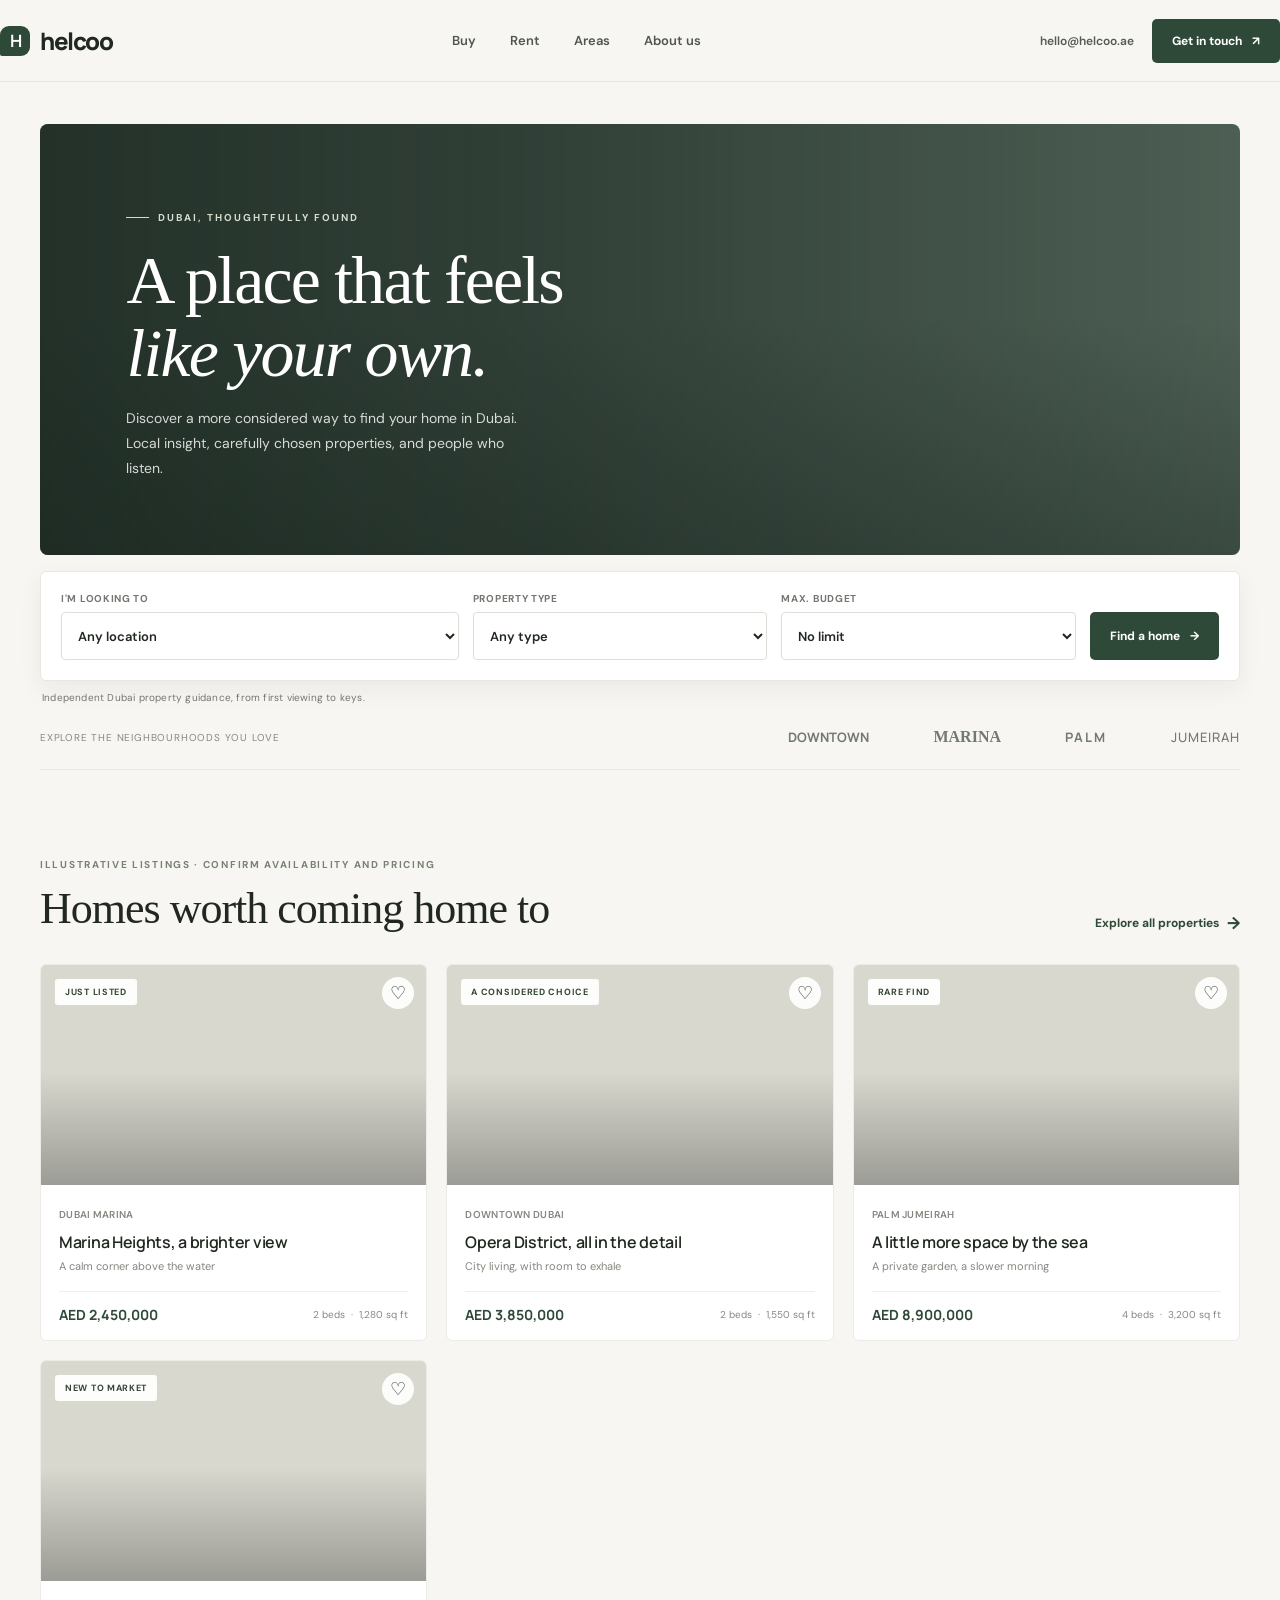
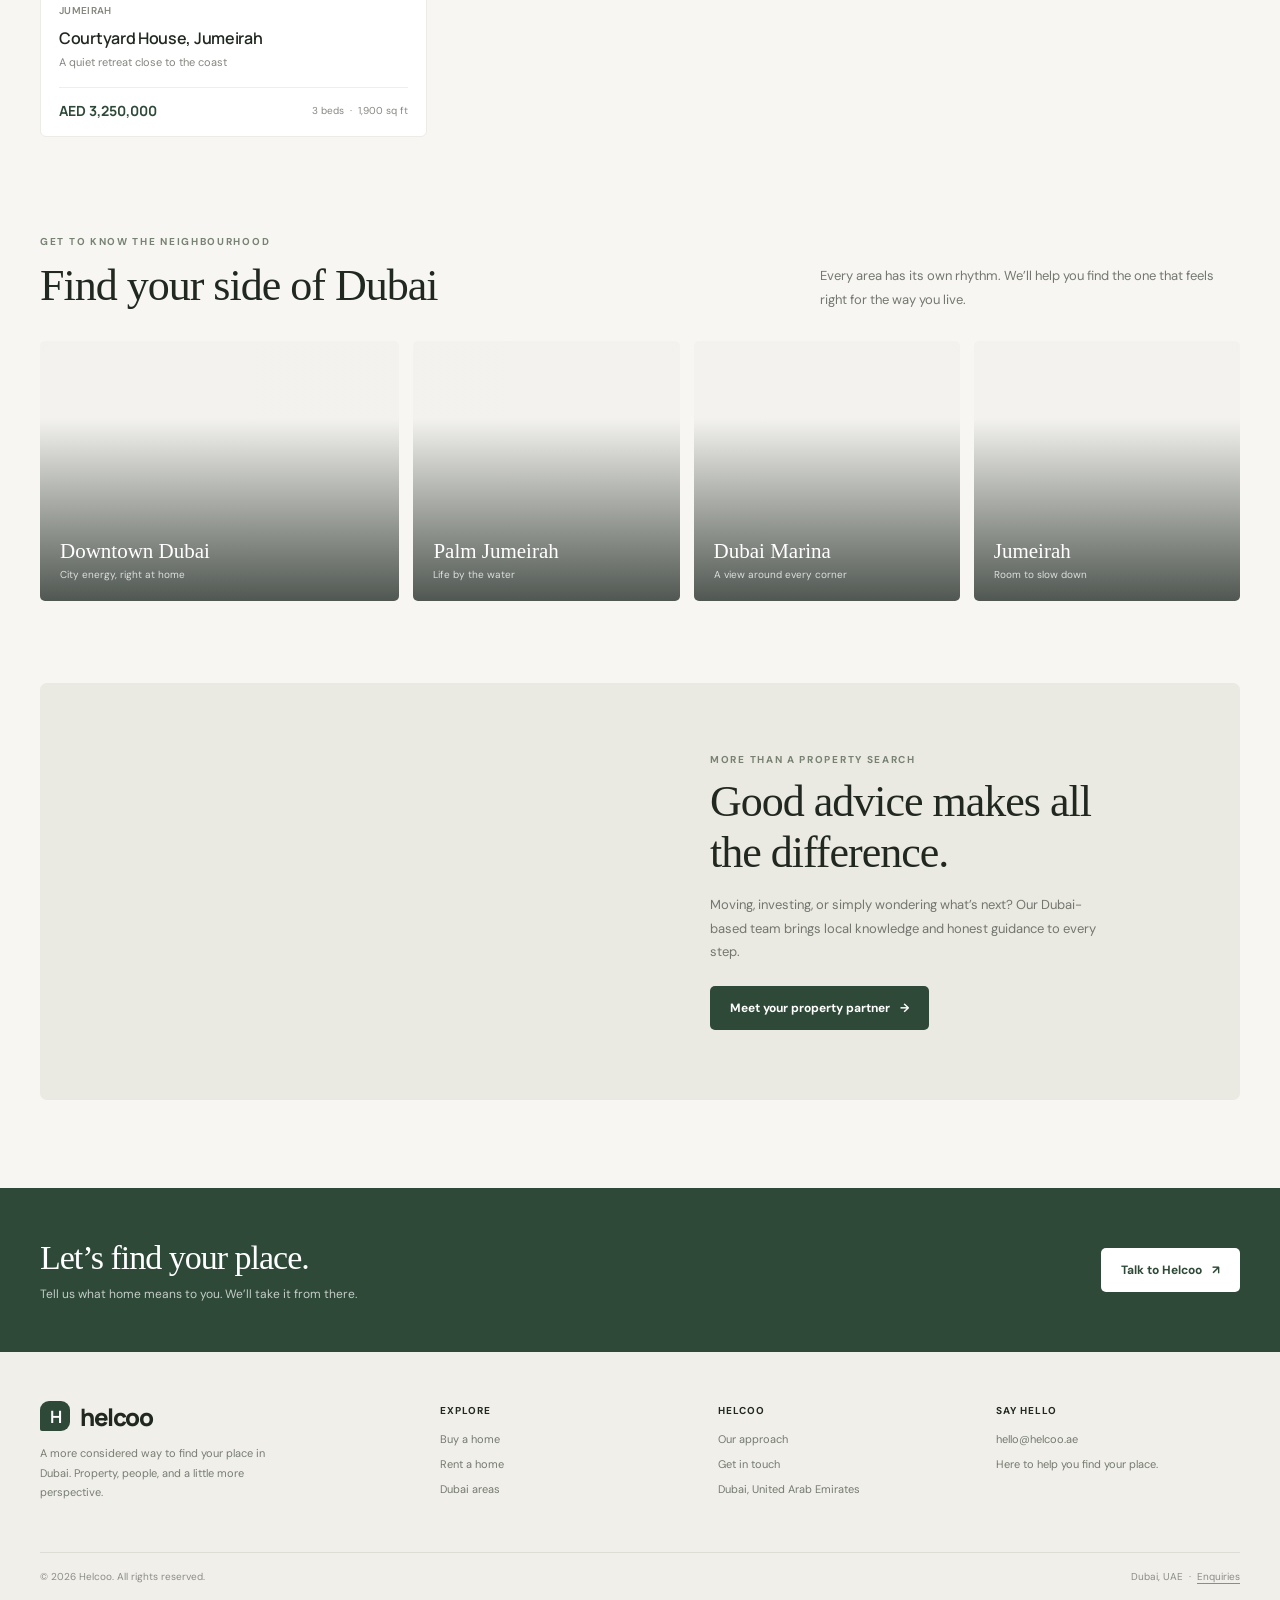
==== index.html @ d0dd7222 "initial commit" ====
<!DOCTYPE html>
<html lang="en">
<head>
  <meta charset="UTF-8">
  <meta name="viewport" content="width=device-width, initial-scale=1.0">
  <meta name="theme-color" content="#f7f6f2">
  <meta name="description" content="Find your place in Dubai with Helcoo. Explore exceptional homes, expert advice, and property opportunities across the city.">
  <title>Helcoo | Find your place in Dubai</title>
  <link rel="preconnect" href="https://fonts.googleapis.com">
  <link rel="preconnect" href="https://fonts.gstatic.com" crossorigin>
  <link href="https://fonts.googleapis.com/css2?family=DM+Sans:wght@400;500;600;700&family=Manrope:wght@400;500;600;700;800&display=swap" rel="stylesheet">
  <link rel="stylesheet" href="styles.css">
</head>
<body>
  <header class="topbar">
    <div class="wrap nav">
      <a class="brand" href="#" aria-label="Helcoo home"><span class="brand-mark">H</span>helcoo</a>
      <button class="menu-toggle" type="button" aria-label="Toggle menu" aria-expanded="false">☰</button>
      <nav class="nav-links" aria-label="Main navigation">
        <a href="#properties">Buy</a>
        <a href="#properties" data-rent-link>Rent</a>
        <a href="#areas">Areas</a>
        <a href="#about">About us</a>
      </nav>
      <div class="nav-right">
        <a class="phone" href="mailto:hello@helcoo.ae">hello@helcoo.ae</a>
        <a class="button button-dark" href="mailto:hello@helcoo.ae">Get in touch <span>↗</span></a>
      </div>
    </div>
  </header>

  <main>
    <section class="hero wrap" aria-labelledby="hero-title">
      <div class="hero-shell">
        <div class="hero-content">
          <span class="eyebrow">Dubai, thoughtfully found</span>
          <h1 id="hero-title">A place that feels<br><em>like your own.</em></h1>
          <p class="hero-copy">Discover a more considered way to find your home in Dubai. Local insight, carefully chosen properties, and people who listen.</p>
        </div>
      </div>
      <form class="search-panel" id="search-form">
        <div class="field">
          <label for="location">I'm looking to</label>
          <select id="location" name="location">
            <option value="all">Any location</option>
            <option value="Dubai Marina">Dubai Marina</option>
            <option value="Downtown Dubai">Downtown Dubai</option>
            <option value="Palm Jumeirah">Palm Jumeirah</option>
            <option value="Jumeirah">Jumeirah</option>
          </select>
        </div>
        <div class="field">
          <label for="type">Property type</label>
          <select id="type" name="type">
            <option value="all">Any type</option>
            <option value="Apartment">Apartment</option>
            <option value="Villa">Villa</option>
            <option value="Townhouse">Townhouse</option>
          </select>
        </div>
        <div class="field">
          <label for="budget">Max. budget</label>
          <select id="budget" name="budget">
            <option value="all">No limit</option>
            <option value="2000000">AED 2,000,000</option>
            <option value="4000000">AED 4,000,000</option>
            <option value="6000000">AED 6,000,000</option>
          </select>
        </div>
        <button class="button button-dark" type="submit">Find a home <span>→</span></button>
      </form>
      <div class="search-note">Independent Dubai property guidance, from first viewing to keys.</div>
    </section>

    <div class="wrap">
      <section class="trust-row" aria-label="Dubai neighbourhoods">
        <span class="trust-copy">Explore the neighbourhoods you love</span>
        <div class="trust-logos"><span>DOWNTOWN</span><span>MARINA</span><span>PALM</span><span>JUMEIRAH</span></div>
      </section>
    </div>

    <section class="section wrap" id="properties">
      <div class="section-head">
        <div>
          <span class="section-kicker">Illustrative listings · confirm availability and pricing</span>
          <h2>Homes worth coming home to</h2>
        </div>
        <a class="text-link" href="#properties">Explore all properties <span>→</span></a>
      </div>
      <div class="property-grid" id="property-grid">
        <article class="property-card" data-location="Dubai Marina" data-type="Apartment" data-price="2450000">
          <div class="property-image" style="background-image:url('https://images.unsplash.com/photo-1600607687939-ce8a6c25118c?auto=format&fit=crop&w=1000&q=85')">
            <span class="tag">Just listed</span><button class="heart" type="button" aria-label="Save Marina Heights apartment" aria-pressed="false">♡</button>
          </div>
          <div class="property-info">
            <span class="location">DUBAI MARINA</span>
            <h3>Marina Heights, a brighter view</h3>
            <p class="property-sub">A calm corner above the water</p>
            <div class="property-bottom"><span class="price">AED 2,450,000</span><span class="details">2 beds &nbsp;·&nbsp; 1,280 sq ft</span></div>
          </div>
        </article>
        <article class="property-card" data-location="Downtown Dubai" data-type="Apartment" data-price="3850000">
          <div class="property-image" style="background-image:url('https://images.unsplash.com/photo-1600607687920-4e2a09cf159d?auto=format&fit=crop&w=1000&q=85')">
            <span class="tag">A considered choice</span><button class="heart" type="button" aria-label="Save Downtown apartment" aria-pressed="false">♡</button>
          </div>
          <div class="property-info">
            <span class="location">DOWNTOWN DUBAI</span>
            <h3>Opera District, all in the detail</h3>
            <p class="property-sub">City living, with room to exhale</p>
            <div class="property-bottom"><span class="price">AED 3,850,000</span><span class="details">2 beds &nbsp;·&nbsp; 1,550 sq ft</span></div>
          </div>
        </article>
        <article class="property-card" data-location="Palm Jumeirah" data-type="Villa" data-price="8900000">
          <div class="property-image" style="background-image:url('https://images.unsplash.com/photo-1600607687644-c7171b42498f?auto=format&fit=crop&w=1000&q=85')">
            <span class="tag">Rare find</span><button class="heart" type="button" aria-label="Save Palm Jumeirah villa" aria-pressed="false">♡</button>
          </div>
          <div class="property-info">
            <span class="location">PALM JUMEIRAH</span>
            <h3>A little more space by the sea</h3>
            <p class="property-sub">A private garden, a slower morning</p>
            <div class="property-bottom"><span class="price">AED 8,900,000</span><span class="details">4 beds &nbsp;·&nbsp; 3,200 sq ft</span></div>
          </div>
        </article>
        <article class="property-card" data-location="Jumeirah" data-type="Townhouse" data-price="3250000">
          <div class="property-image" style="background-image:url('https://images.unsplash.com/photo-1600607687920-4e2a09cf159d?auto=format&fit=crop&w=1000&q=85')">
            <span class="tag">New to market</span><button class="heart" type="button" aria-label="Save Jumeirah townhouse" aria-pressed="false">♡</button>
          </div>
          <div class="property-info">
            <span class="location">JUMEIRAH</span>
            <h3>Courtyard House, Jumeirah</h3>
            <p class="property-sub">A quiet retreat close to the coast</p>
            <div class="property-bottom"><span class="price">AED 3,250,000</span><span class="details">3 beds &nbsp;·&nbsp; 1,900 sq ft</span></div>
          </div>
        </article>
      </div>
      <div class="empty-state" id="empty-state">No homes match those filters yet. Try a different area or budget.</div>
    </section>

    <section class="areas wrap" id="areas">
      <div class="section-head">
        <div><span class="section-kicker">Get to know the neighbourhood</span><h2>Find your side of Dubai</h2></div>
        <p class="section-desc">Every area has its own rhythm. We’ll help you find the one that feels right for the way you live.</p>
      </div>
      <div class="area-grid">
        <a class="area-card" href="#properties" style="background-image:url('https://images.unsplash.com/photo-1512453979798-5ea266f8880c?auto=format&fit=crop&w=900&q=80')"><div><h3>Downtown Dubai</h3><p>City energy, right at home</p></div></a>
        <a class="area-card" href="#properties" style="background-image:url('https://images.unsplash.com/photo-1519046904884-53103b34b206?auto=format&fit=crop&w=700&q=80')"><div><h3>Palm Jumeirah</h3><p>Life by the water</p></div></a>
        <a class="area-card" href="#properties" style="background-image:url('https://images.unsplash.com/photo-1515263487990-61b07816b324?auto=format&fit=crop&w=700&q=80')"><div><h3>Dubai Marina</h3><p>A view around every corner</p></div></a>
        <a class="area-card" href="#properties" style="background-image:url('https://images.unsplash.com/photo-1600607687939-ce8a6c25118c?auto=format&fit=crop&w=700&q=80')"><div><h3>Jumeirah</h3><p>Room to slow down</p></div></a>
      </div>
    </section>

    <section class="editorial wrap" id="about">
      <div class="editorial-shell">
        <div class="editorial-image" role="img" aria-label="Warm, sunlit contemporary living room"></div>
        <div class="editorial-copy">
          <span class="section-kicker">More than a property search</span>
          <h2>Good advice makes all the difference.</h2>
          <p>Moving, investing, or simply wondering what’s next? Our Dubai-based team brings local knowledge and honest guidance to every step.</p>
          <a class="button button-dark" href="mailto:hello@helcoo.ae">Meet your property partner <span>→</span></a>
        </div>
      </div>
    </section>

    <section class="cta">
      <div class="wrap cta-inner">
        <div><h2>Let’s find your place.</h2><p>Tell us what home means to you. We’ll take it from there.</p></div>
        <a class="button button-light" href="mailto:hello@helcoo.ae">Talk to Helcoo <span>↗</span></a>
      </div>
    </section>
  </main>

  <footer>
    <div class="wrap">
      <div class="footer-main">
        <div class="footer-brand">
          <a class="brand" href="#" aria-label="Helcoo home"><span class="brand-mark">H</span>helcoo</a>
          <p>A more considered way to find your place in Dubai. Property, people, and a little more perspective.</p>
        </div>
        <div class="footer-col"><h4>Explore</h4><div class="footer-links"><a href="#properties">Buy a home</a><a href="#properties" data-rent-link>Rent a home</a><a href="#areas">Dubai areas</a></div></div>
        <div class="footer-col"><h4>Helcoo</h4><div class="footer-links"><a href="#about">Our approach</a><a href="mailto:hello@helcoo.ae">Get in touch</a><span>Dubai, United Arab Emirates</span></div></div>
        <div class="footer-col"><h4>Say hello</h4><div class="footer-links"><a href="mailto:hello@helcoo.ae">hello@helcoo.ae</a><span>Here to help you find your place.</span></div></div>
      </div>
      <div class="footer-bottom"><span>© <span id="year"></span> Helcoo. All rights reserved.</span><span>Dubai, UAE &nbsp;·&nbsp; <a href="mailto:hello@helcoo.ae">Enquiries</a></span></div>
    </div>
  </footer>
  <div class="toast" id="toast" role="status" aria-live="polite"></div>

  <script src="script.js" defer></script>
</body>
</html>
---- styles.css ----
:root {
  --ink: #202820;
  --muted: #73776f;
  --green: #2e4938;
  --green-light: #496650;
  --cream: #f7f6f2;
  --line: #e8e7e0;
  --white: #fff;
  --serif: Georgia, "Times New Roman", serif;
  --sans: "DM Sans", sans-serif;
  --display: "Manrope", sans-serif;
}

* { box-sizing: border-box; }
html { scroll-behavior: smooth; }
body { margin: 0; color: var(--ink); background: var(--cream); font-family: var(--sans); }
a { color: inherit; text-decoration: none; }
button, input, select { font: inherit; }
button, a { -webkit-tap-highlight-color: transparent; }
.wrap { width: min(1200px, calc(100% - 64px)); margin: 0 auto; }

.topbar { height: 82px; display: flex; align-items: center; border-bottom: 1px solid rgba(32,40,32,.08); }
.nav { width: 100%; display: flex; align-items: center; justify-content: space-between; gap: 30px; }
.brand { display: inline-flex; align-items: center; gap: 10px; font: 800 24px var(--display); letter-spacing: -1.5px; }
.brand-mark { width: 30px; height: 30px; display: grid; place-items: center; border-radius: 9px 9px 9px 2px; color: #fff; background: var(--green); font: 700 17px var(--display); letter-spacing: -1px; }
.nav-links { display: flex; align-items: center; gap: 34px; font-size: 13px; font-weight: 600; color: #50564e; }
.nav-links a:hover, .footer-links a:hover { color: var(--green-light); }
.nav-right { display: flex; align-items: center; gap: 18px; font-size: 12px; font-weight: 600; }
.nav-right .phone { color: #555b53; }
.button { border: 0; cursor: pointer; display: inline-flex; justify-content: center; align-items: center; gap: 10px; border-radius: 5px; padding: 14px 20px; font-size: 12px; font-weight: 700; transition: background .2s, transform .2s; }
.button:hover { transform: translateY(-1px); }
.button-dark { color: white; background: var(--green); }
.button-dark:hover { background: #20372a; }
.button-light { color: var(--green); background: #fff; }
.button-outline { color: var(--green); border: 1px solid #cfd5cc; background: transparent; }
.menu-toggle { display: none; background: none; border: 0; color: var(--ink); font-size: 23px; cursor: pointer; }

.hero { padding: 42px 0 0; }
.hero-shell { min-height: 405px; overflow: hidden; position: relative; border-radius: 8px; color: #fff; background: #526459 url("https://images.unsplash.com/photo-1512453979798-5ea266f8880c?auto=format&fit=crop&w=2200&q=85") center 48% / cover; }
.hero-shell::before { content: ""; position: absolute; inset: 0; background: linear-gradient(90deg, rgba(20,33,26,.76) 0%, rgba(20,33,26,.53) 43%, rgba(20,33,26,.08) 100%), linear-gradient(0deg, rgba(13,25,19,.3), transparent 55%); }
.hero-content { position: relative; z-index: 1; padding: 78px 7.2% 74px; }
.eyebrow { display: inline-flex; align-items: center; gap: 9px; color: #d7ddce; font-size: 10px; font-weight: 700; letter-spacing: 2px; text-transform: uppercase; }
.eyebrow::before { content: ""; width: 23px; height: 1px; background: #d7ddce; }
h1 { max-width: 610px; margin: 20px 0 15px; font: 500 clamp(43px, 5.3vw, 68px)/1.08 var(--serif); letter-spacing: -1.8px; }
h1 em { font-weight: 400; }
.hero-copy { max-width: 400px; margin: 0; color: rgba(255,255,255,.82); font-size: 14px; line-height: 1.8; }
.search-panel { width: 100%; display: grid; grid-template-columns: 1.35fr 1fr 1fr auto; align-items: end; gap: 14px; margin: 16px 0 0; padding: 20px; color: var(--ink); border: 1px solid var(--line); border-radius: 6px; background: white; box-shadow: 0 8px 24px rgba(32,40,32,.06); }
.field { min-width: 0; }
.field label { display: block; margin-bottom: 7px; color: #73776f; font-size: 10px; font-weight: 700; letter-spacing: .7px; text-transform: uppercase; }
.field select { width: 100%; min-height: 48px; padding: 0 12px; border: 1px solid #dedfd8; border-radius: 4px; outline: 0; color: var(--ink); background: #fff; font-size: 13px; font-weight: 600; cursor: pointer; }
.field select:focus-visible { border-color: var(--green-light); box-shadow: 0 0 0 3px rgba(73,102,80,.15); }
.search-panel .button { min-height: 48px; }
.search-note { padding: 10px 2px 0; color: var(--muted); font-size: 10px; letter-spacing: .2px; }

.trust-row { display: flex; justify-content: space-between; align-items: center; gap: 20px; padding: 24px 0 23px; border-bottom: 1px solid var(--line); }
.trust-copy { color: #858980; font-size: 10px; letter-spacing: .8px; text-transform: uppercase; }
.trust-logos { display: flex; align-items: center; gap: clamp(20px, 5vw, 66px); color: #72796f; font: 700 13px var(--display); }
.trust-logos span:nth-child(2) { font-family: var(--serif); font-size: 16px; }
.trust-logos span:nth-child(3) { letter-spacing: 2px; }
.trust-logos span:nth-child(4) { font-weight: 500; letter-spacing: 1px; }

.section { padding: 82px 0; }
.section-head { display: flex; align-items: end; justify-content: space-between; gap: 24px; margin-bottom: 30px; }
.section-kicker { color: #788273; font-size: 10px; font-weight: 700; letter-spacing: 1.7px; text-transform: uppercase; }
h2 { margin: 10px 0 0; font: 500 clamp(32px, 4vw, 44px)/1.16 var(--serif); letter-spacing: -1px; }
.section-desc { max-width: 420px; margin: 0; color: var(--muted); font-size: 13px; line-height: 1.8; }
.text-link { display: inline-flex; align-items: center; gap: 8px; color: var(--green); font-size: 12px; font-weight: 700; white-space: nowrap; }
.text-link span { font-size: 17px; transition: transform .2s; }
.text-link:hover span { transform: translateX(4px); }

.property-grid { display: grid; grid-template-columns: repeat(3, 1fr); gap: 19px; }
.property-card { overflow: hidden; border: 1px solid #ecebe6; border-radius: 6px; background: #fff; transition: transform .2s, box-shadow .2s; }
.property-card:hover { transform: translateY(-3px); box-shadow: 0 14px 30px rgba(32,40,32,.08); }
.property-image { height: 220px; position: relative; background: #d8d8cf center / cover; }
.property-image::after { content: ""; position: absolute; inset: 48% 0 0; background: linear-gradient(0deg, rgba(0,0,0,.28), transparent); }
.tag { position: absolute; top: 14px; left: 14px; z-index: 1; padding: 7px 10px; border-radius: 3px; color: #354638; background: rgba(255,255,255,.94); font-size: 9px; font-weight: 700; letter-spacing: .7px; text-transform: uppercase; }
.heart { position: absolute; z-index: 1; top: 12px; right: 12px; display: grid; place-items: center; width: 32px; height: 32px; border: 0; border-radius: 50%; color: #27382d; background: rgba(255,255,255,.92); cursor: pointer; font-size: 18px; }
.heart[aria-pressed="true"] { color: #b7463e; }
.property-info { padding: 17px 18px 16px; }
.location { color: #83877e; font-size: 10px; font-weight: 600; letter-spacing: .3px; }
.property-info h3 { margin: 8px 0 6px; font: 600 16px var(--display); letter-spacing: -.3px; }
.property-sub { margin: 0; color: #83877e; font-size: 11px; }
.property-bottom { display: flex; justify-content: space-between; align-items: center; margin-top: 18px; padding-top: 13px; border-top: 1px solid #efeee9; }
.price { color: var(--green); font: 700 14px var(--display); }
.details { color: #858980; font-size: 10px; }
.empty-state { display: none; padding: 36px; text-align: center; color: var(--muted); border: 1px dashed #cfd5cc; border-radius: 6px; }

.areas { padding: 10px 0 82px; }
.area-grid { display: grid; grid-template-columns: 1.35fr 1fr 1fr 1fr; gap: 14px; }
.area-card { min-height: 210px; overflow: hidden; position: relative; display: flex; align-items: end; padding: 20px; border-radius: 5px; color: #fff; background-position: center; background-size: cover; }
.area-card::before { content: ""; position: absolute; inset: 0; background: linear-gradient(0deg, rgba(16,26,20,.72), rgba(16,26,20,.02) 70%); transition: opacity .2s; }
.area-card:hover::before { opacity: .8; }
.area-card:first-child { min-height: 260px; }
.area-card div { position: relative; }
.area-card h3 { margin: 0 0 4px; font: 500 21px var(--serif); }
.area-card p { margin: 0; color: rgba(255,255,255,.78); font-size: 10px; }

.editorial { padding: 0 0 88px; }
.editorial-shell { min-height: 350px; display: grid; grid-template-columns: 1fr 1fr; overflow: hidden; border-radius: 7px; background: #eae9e2; }
.editorial-image { min-height: 350px; background: url("https://images.unsplash.com/photo-1600210492486-724fe5c67fb0?auto=format&fit=crop&w=1200&q=85") center / cover; }
.editorial-copy { display: flex; flex-direction: column; justify-content: center; align-items: flex-start; padding: clamp(30px, 6vw, 70px); }
.editorial-copy h2 { max-width: 390px; margin-bottom: 15px; }
.editorial-copy p { max-width: 400px; margin: 0 0 23px; color: var(--muted); font-size: 13px; line-height: 1.8; }

.cta { padding: 50px 0; color: #fff; background: var(--green); }
.cta-inner { display: flex; align-items: center; justify-content: space-between; gap: 30px; }
.cta h2 { margin: 0 0 8px; font-size: 34px; }
.cta p { margin: 0; color: rgba(255,255,255,.72); font-size: 12px; }
.cta .button { flex: 0 0 auto; }
footer { padding: 48px 0 23px; background: #f0efe9; }
.footer-main { display: grid; grid-template-columns: 1.5fr 1fr 1fr 1fr; gap: 34px; padding-bottom: 38px; }
.footer-brand p { max-width: 245px; color: #777d73; font-size: 11px; line-height: 1.8; }
.footer-col h4 { margin: 4px 0 15px; font-size: 10px; letter-spacing: 1px; text-transform: uppercase; }
.footer-links { display: grid; gap: 11px; color: #747a70; font-size: 11px; }
.footer-bottom { display: flex; justify-content: space-between; gap: 16px; padding-top: 17px; border-top: 1px solid #deddd5; color: #8b8e86; font-size: 10px; }
.footer-bottom a { text-decoration: underline; text-underline-offset: 3px; }
.toast { position: fixed; right: 22px; bottom: 22px; z-index: 5; max-width: calc(100vw - 44px); padding: 14px 18px; border-radius: 5px; color: white; background: var(--green); box-shadow: 0 8px 28px rgba(0,0,0,.2); font-size: 12px; opacity: 0; transform: translateY(10px); pointer-events: none; transition: .25s; }
.toast.show { opacity: 1; transform: translateY(0); }

@media (max-width: 850px) {
  .wrap { width: min(100% - 40px, 700px); }
  .nav-links { gap: 18px; }
  .nav-right .phone { display: none; }
  .hero-shell { min-height: 405px; }
  .hero-content { padding: 65px 6% 74px; }
  .search-panel { grid-template-columns: 1fr 1fr; }
  .search-panel .button { grid-column: span 2; }
  .property-grid { grid-template-columns: repeat(2, 1fr); }
  .property-card:last-child { display: none; }
  .area-grid { grid-template-columns: repeat(2, 1fr); }
  .area-card:first-child { min-height: 210px; }
  .editorial-shell { grid-template-columns: 1fr 1fr; }
  .footer-main { grid-template-columns: 1fr 1fr; }
}
@media (max-width: 600px) {
  .wrap { width: calc(100% - 32px); }
  .topbar { height: 68px; }
  .menu-toggle { display: block; margin-left: auto; }
  .nav-links { display: none; position: absolute; top: 67px; left: 0; right: 0; z-index: 4; flex-direction: column; align-items: stretch; gap: 0; padding: 8px 20px 15px; border-bottom: 1px solid var(--line); background: var(--cream); }
  .nav-links.open { display: flex; }
  .nav-links a { padding: 12px 0; }
  .nav-right { display: none; }
  .hero { padding-top: 16px; }
  .hero-shell { min-height: 335px; background-position: 60% center; }
  .hero-shell::before { background: linear-gradient(90deg, rgba(20,33,26,.78), rgba(20,33,26,.2)), linear-gradient(0deg, rgba(13,25,19,.35), transparent 60%); }
  .hero-content { padding: 48px 22px 60px; }
  h1 { font-size: 46px; }
  .hero-copy { font-size: 13px; }
  .search-panel { gap: 14px 10px; margin-top: 12px; padding: 15px; }
  .field label { font-size: 9px; }
  .field select { padding: 0 9px; font-size: 12px; }
  .search-panel .button { min-height: 48px; padding: 13px; }
  .search-note { padding: 9px 2px 0; font-size: 9px; }
  .trust-row { align-items: flex-start; flex-direction: column; padding: 20px 0; }
  .trust-logos { width: 100%; justify-content: space-between; gap: 10px; font-size: 10px; }
  .trust-logos span:nth-child(2) { font-size: 12px; }
  .section { padding: 60px 0; }
  .section-head { align-items: flex-start; flex-direction: column; }
  .section-head .text-link { margin-top: -8px; }
  .property-grid { grid-template-columns: 1fr; }
  .property-card:last-child { display: block; }
  .property-image { height: 230px; }
  .areas { padding: 0 0 60px; }
  .area-grid { gap: 10px; }
  .area-card, .area-card:first-child { min-height: 175px; padding: 14px; }
  .area-card h3 { font-size: 18px; }
  .editorial { padding-bottom: 60px; }
  .editorial-shell { grid-template-columns: 1fr; }
  .editorial-image { min-height: 220px; }
  .editorial-copy { padding: 30px 24px; }
  .cta-inner { align-items: flex-start; flex-direction: column; }
  .cta h2 { font-size: 30px; }
  .footer-main { gap: 28px 18px; }
  .footer-brand { grid-column: span 2; }
  .footer-bottom { flex-direction: column; }
}
@media (prefers-reduced-motion: reduce) {
  *, *::before, *::after { scroll-behavior: auto !important; transition-duration: .01ms !important; }
}
.property-card[hidden] { display: none; }
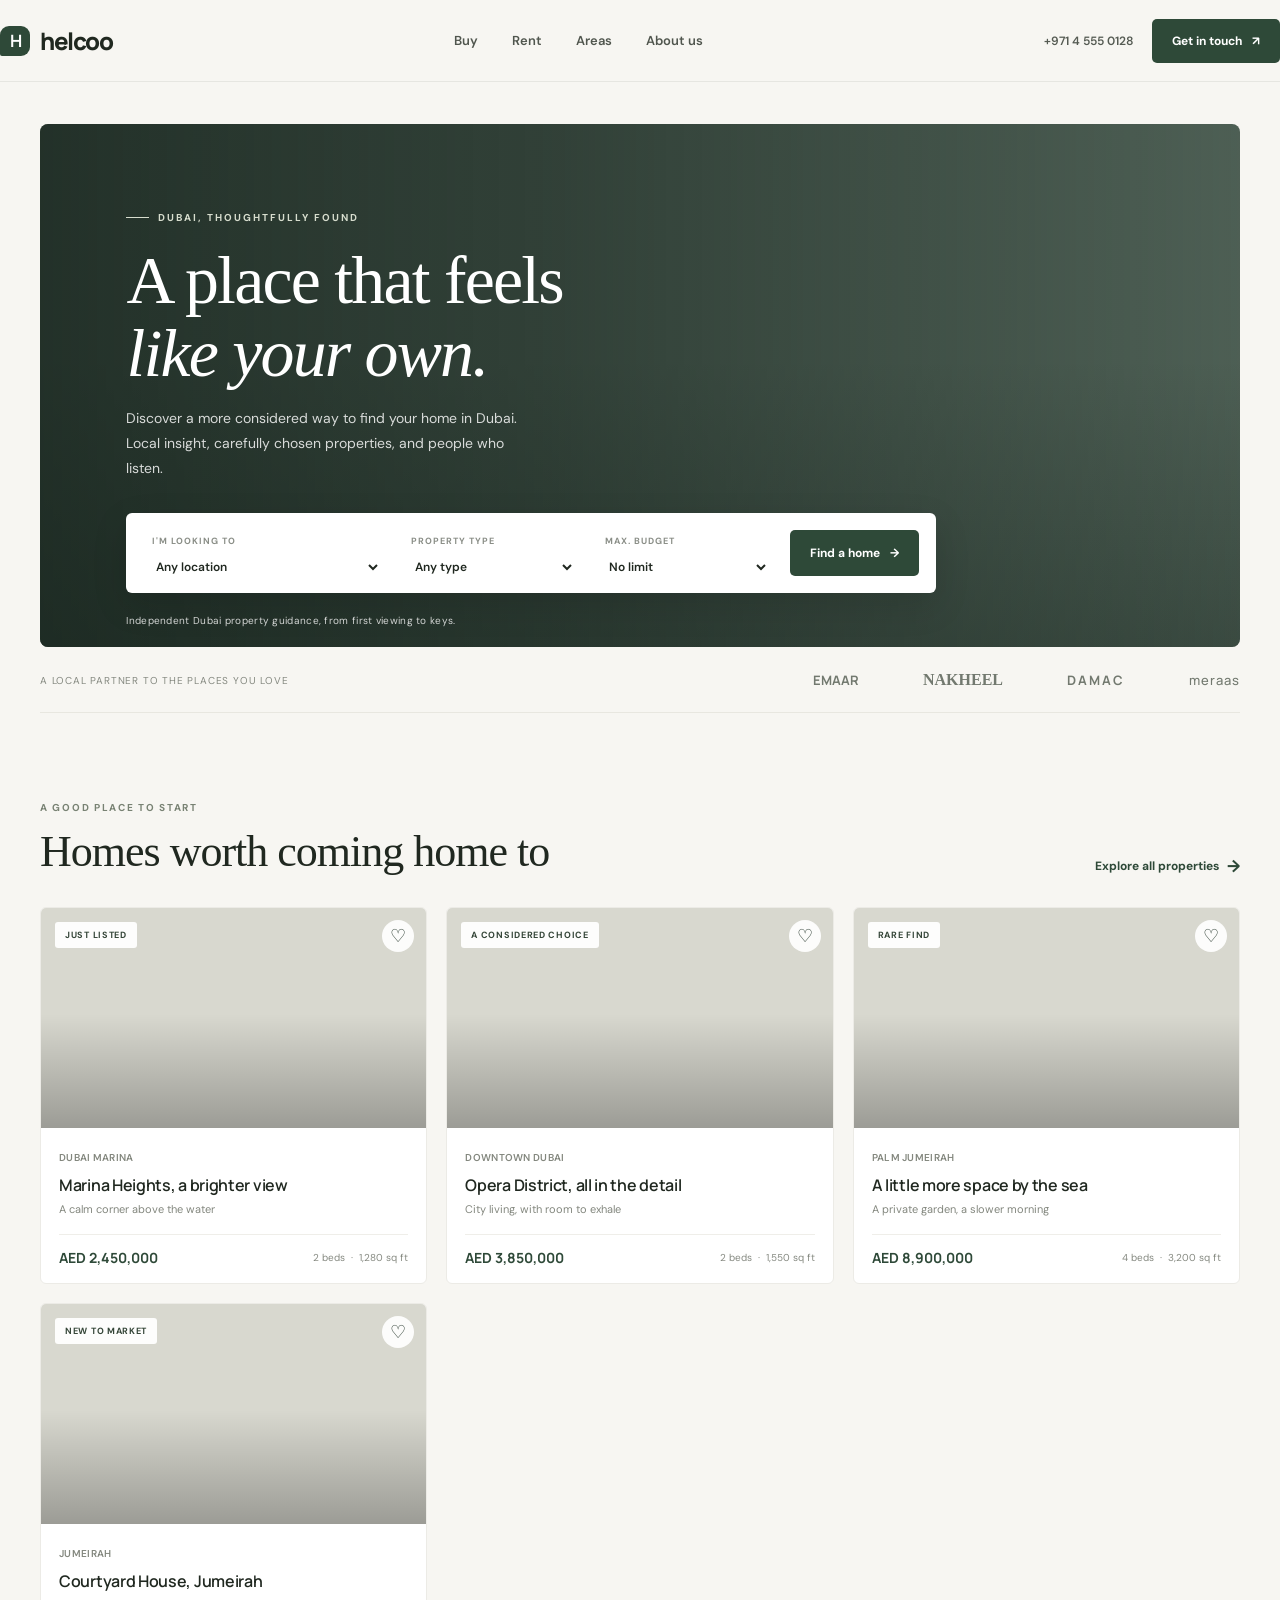
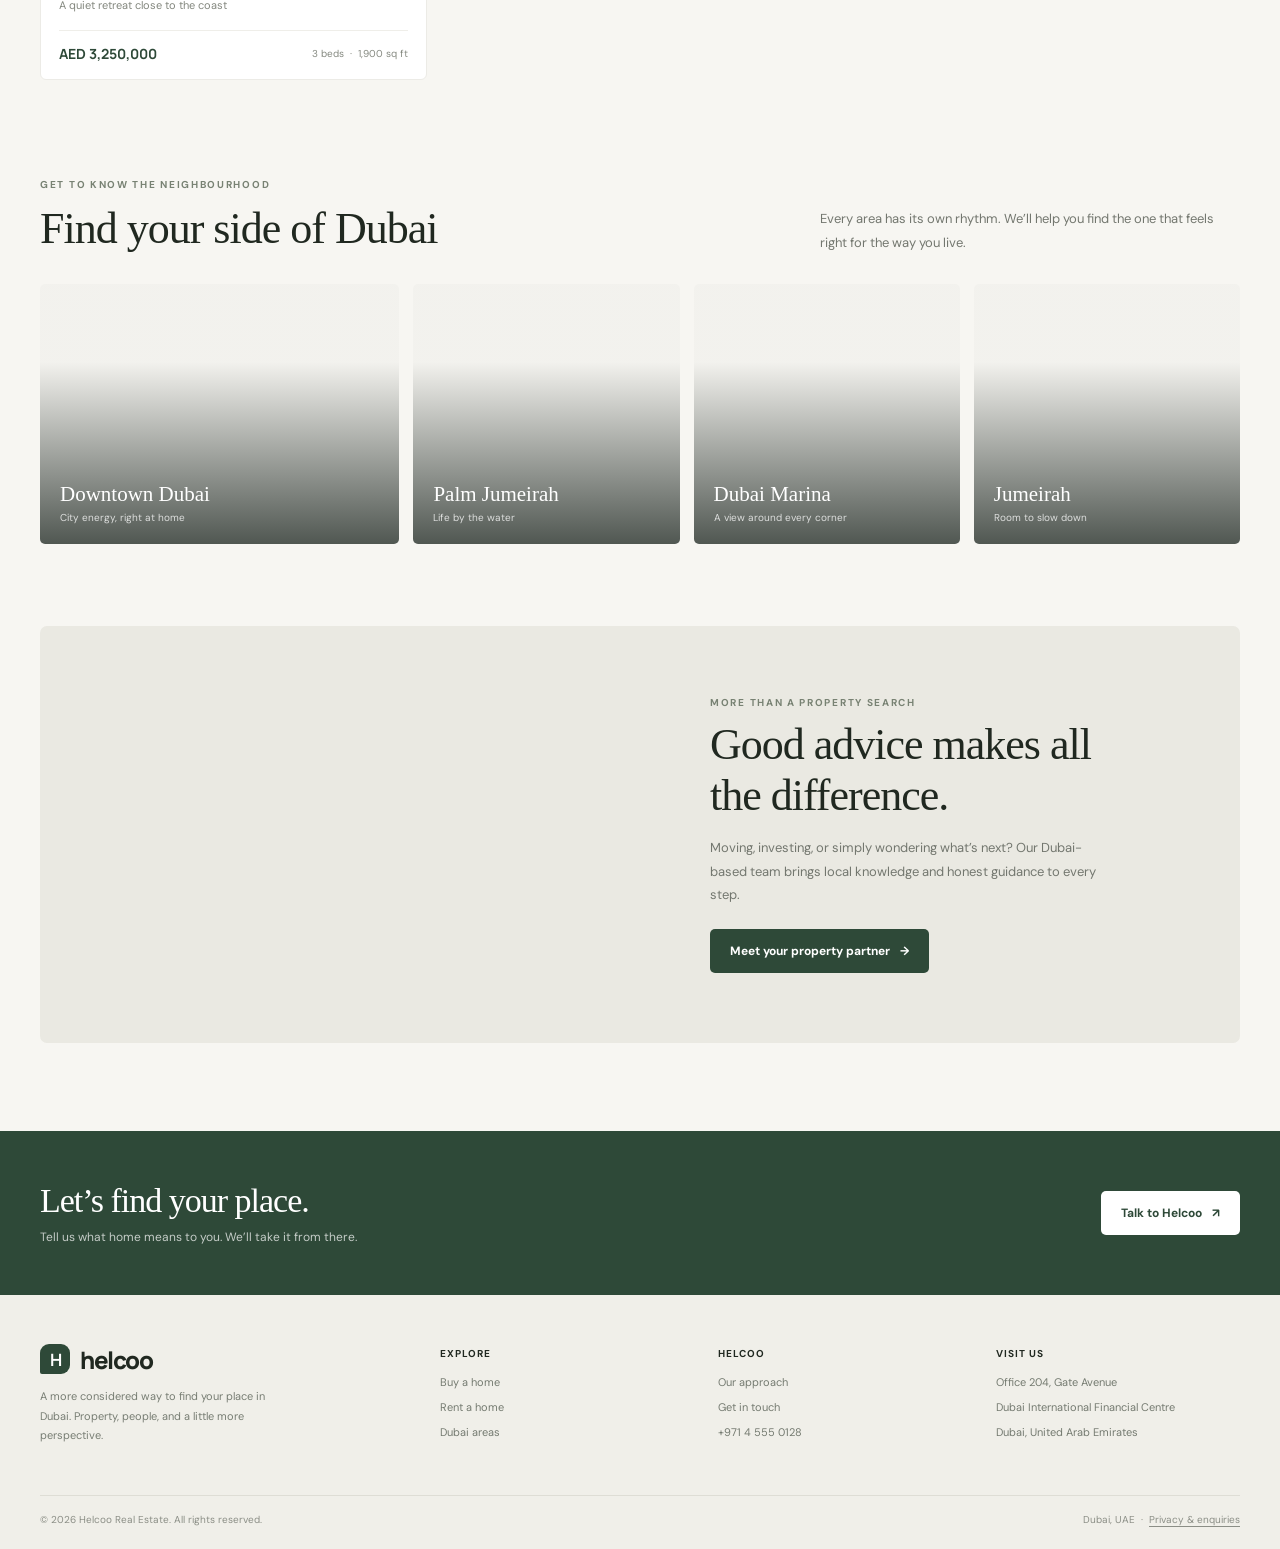
==== commit 2eeb3d3b: "format code" ====
--- a/index.html
+++ b/index.html
@@ -1,16 +1,957 @@
 <!DOCTYPE html>
 <html lang="en">
+
 <head>
   <meta charset="UTF-8">
   <meta name="viewport" content="width=device-width, initial-scale=1.0">
   <meta name="theme-color" content="#f7f6f2">
-  <meta name="description" content="Find your place in Dubai with Helcoo. Explore exceptional homes, expert advice, and property opportunities across the city.">
+  <meta name="description"
+    content="Find your place in Dubai with Helcoo. Explore exceptional homes, expert advice, and property opportunities across the city.">
   <title>Helcoo | Find your place in Dubai</title>
   <link rel="preconnect" href="https://fonts.googleapis.com">
   <link rel="preconnect" href="https://fonts.gstatic.com" crossorigin>
-  <link href="https://fonts.googleapis.com/css2?family=DM+Sans:wght@400;500;600;700&family=Manrope:wght@400;500;600;700;800&display=swap" rel="stylesheet">
-  <link rel="stylesheet" href="styles.css">
+  <link
+    href="https://fonts.googleapis.com/css2?family=DM+Sans:wght@400;500;600;700&family=Manrope:wght@400;500;600;700;800&display=swap"
+    rel="stylesheet">
+  <style>
+    :root {
+      --ink: #202820;
+      --muted: #73776f;
+      --green: #2e4938;
+      --green-light: #496650;
+      --cream: #f7f6f2;
+      --line: #e8e7e0;
+      --white: #fff;
+      --serif: Georgia, "Times New Roman", serif;
+      --sans: "DM Sans", sans-serif;
+      --display: "Manrope", sans-serif;
+    }
+
+    * {
+      box-sizing: border-box;
+    }
+
+    html {
+      scroll-behavior: smooth;
+    }
+
+    body {
+      margin: 0;
+      color: var(--ink);
+      background: var(--cream);
+      font-family: var(--sans);
+    }
+
+    a {
+      color: inherit;
+      text-decoration: none;
+    }
+
+    button,
+    input,
+    select {
+      font: inherit;
+    }
+
+    button,
+    a {
+      -webkit-tap-highlight-color: transparent;
+    }
+
+    .wrap {
+      width: min(1200px, calc(100% - 64px));
+      margin: 0 auto;
+    }
+
+    .topbar {
+      height: 82px;
+      display: flex;
+      align-items: center;
+      border-bottom: 1px solid rgba(32, 40, 32, .08);
+    }
+
+    .nav {
+      width: 100%;
+      display: flex;
+      align-items: center;
+      justify-content: space-between;
+      gap: 30px;
+    }
+
+    .brand {
+      display: inline-flex;
+      align-items: center;
+      gap: 10px;
+      font: 800 24px var(--display);
+      letter-spacing: -1.5px;
+    }
+
+    .brand-mark {
+      width: 30px;
+      height: 30px;
+      display: grid;
+      place-items: center;
+      border-radius: 9px 9px 9px 2px;
+      color: #fff;
+      background: var(--green);
+      font: 700 17px var(--display);
+      letter-spacing: -1px;
+    }
+
+    .nav-links {
+      display: flex;
+      align-items: center;
+      gap: 34px;
+      font-size: 13px;
+      font-weight: 600;
+      color: #50564e;
+    }
+
+    .nav-links a:hover,
+    .footer-links a:hover {
+      color: var(--green-light);
+    }
+
+    .nav-right {
+      display: flex;
+      align-items: center;
+      gap: 18px;
+      font-size: 12px;
+      font-weight: 600;
+    }
+
+    .nav-right .phone {
+      color: #555b53;
+    }
+
+    .button {
+      border: 0;
+      cursor: pointer;
+      display: inline-flex;
+      justify-content: center;
+      align-items: center;
+      gap: 10px;
+      border-radius: 5px;
+      padding: 14px 20px;
+      font-size: 12px;
+      font-weight: 700;
+      transition: background .2s, transform .2s;
+    }
+
+    .button:hover {
+      transform: translateY(-1px);
+    }
+
+    .button-dark {
+      color: white;
+      background: var(--green);
+    }
+
+    .button-dark:hover {
+      background: #20372a;
+    }
+
+    .button-light {
+      color: var(--green);
+      background: #fff;
+    }
+
+    .button-outline {
+      color: var(--green);
+      border: 1px solid #cfd5cc;
+      background: transparent;
+    }
+
+    .menu-toggle {
+      display: none;
+      background: none;
+      border: 0;
+      color: var(--ink);
+      font-size: 23px;
+      cursor: pointer;
+    }
+
+    .hero {
+      padding: 42px 0 0;
+    }
+
+    .hero-shell {
+      min-height: 490px;
+      overflow: hidden;
+      position: relative;
+      border-radius: 8px;
+      color: #fff;
+      background: #526459 url("https://images.unsplash.com/photo-1512453979798-5ea266f8880c?auto=format&fit=crop&w=2200&q=85") center 48% / cover;
+    }
+
+    .hero-shell::before {
+      content: "";
+      position: absolute;
+      inset: 0;
+      background: linear-gradient(90deg, rgba(20, 33, 26, .76) 0%, rgba(20, 33, 26, .53) 43%, rgba(20, 33, 26, .08) 100%), linear-gradient(0deg, rgba(13, 25, 19, .3), transparent 55%);
+    }
+
+    .hero-content {
+      position: relative;
+      z-index: 1;
+      padding: 78px 7.2% 54px;
+    }
+
+    .eyebrow {
+      display: inline-flex;
+      align-items: center;
+      gap: 9px;
+      color: #d7ddce;
+      font-size: 10px;
+      font-weight: 700;
+      letter-spacing: 2px;
+      text-transform: uppercase;
+    }
+
+    .eyebrow::before {
+      content: "";
+      width: 23px;
+      height: 1px;
+      background: #d7ddce;
+    }
+
+    h1 {
+      max-width: 610px;
+      margin: 20px 0 15px;
+      font: 500 clamp(43px, 5.3vw, 68px)/1.08 var(--serif);
+      letter-spacing: -1.8px;
+    }
+
+    h1 em {
+      font-weight: 400;
+    }
+
+    .hero-copy {
+      max-width: 400px;
+      margin: 0;
+      color: rgba(255, 255, 255, .82);
+      font-size: 14px;
+      line-height: 1.8;
+    }
+
+    .search-panel {
+      position: relative;
+      z-index: 2;
+      width: min(810px, 90%);
+      display: grid;
+      grid-template-columns: 1.35fr 1fr 1fr auto;
+      align-items: end;
+      gap: 12px;
+      margin: 32px 0 0;
+      padding: 17px;
+      color: var(--ink);
+      border-radius: 6px;
+      background: white;
+      box-shadow: 0 12px 35px rgba(0, 0, 0, .13);
+    }
+
+    .field {
+      min-width: 0;
+      padding: 0 9px;
+    }
+
+    .field label {
+      display: block;
+      margin-bottom: 8px;
+      color: #8a8e87;
+      font-size: 9px;
+      font-weight: 700;
+      letter-spacing: 1px;
+      text-transform: uppercase;
+    }
+
+    .field select {
+      width: 100%;
+      border: 0;
+      outline: 0;
+      color: var(--ink);
+      background: transparent;
+      font-size: 12px;
+      font-weight: 600;
+    }
+
+    .search-panel .button {
+      min-height: 46px;
+    }
+
+    .search-note {
+      position: absolute;
+      left: 7.2%;
+      bottom: 20px;
+      z-index: 1;
+      color: rgba(255, 255, 255, .8);
+      font-size: 10px;
+      letter-spacing: .3px;
+    }
+
+    .trust-row {
+      display: flex;
+      justify-content: space-between;
+      align-items: center;
+      gap: 20px;
+      padding: 24px 0 23px;
+      border-bottom: 1px solid var(--line);
+    }
+
+    .trust-copy {
+      color: #858980;
+      font-size: 10px;
+      letter-spacing: .8px;
+      text-transform: uppercase;
+    }
+
+    .trust-logos {
+      display: flex;
+      align-items: center;
+      gap: clamp(20px, 5vw, 66px);
+      color: #72796f;
+      font: 700 13px var(--display);
+    }
+
+    .trust-logos span:nth-child(2) {
+      font-family: var(--serif);
+      font-size: 16px;
+    }
+
+    .trust-logos span:nth-child(3) {
+      letter-spacing: 2px;
+    }
+
+    .trust-logos span:nth-child(4) {
+      font-weight: 500;
+      letter-spacing: 1px;
+    }
+
+    .section {
+      padding: 82px 0;
+    }
+
+    .section-head {
+      display: flex;
+      align-items: end;
+      justify-content: space-between;
+      gap: 24px;
+      margin-bottom: 30px;
+    }
+
+    .section-kicker {
+      color: #788273;
+      font-size: 10px;
+      font-weight: 700;
+      letter-spacing: 1.7px;
+      text-transform: uppercase;
+    }
+
+    h2 {
+      margin: 10px 0 0;
+      font: 500 clamp(32px, 4vw, 44px)/1.16 var(--serif);
+      letter-spacing: -1px;
+    }
+
+    .section-desc {
+      max-width: 420px;
+      margin: 0;
+      color: var(--muted);
+      font-size: 13px;
+      line-height: 1.8;
+    }
+
+    .text-link {
+      display: inline-flex;
+      align-items: center;
+      gap: 8px;
+      color: var(--green);
+      font-size: 12px;
+      font-weight: 700;
+      white-space: nowrap;
+    }
+
+    .text-link span {
+      font-size: 17px;
+      transition: transform .2s;
+    }
+
+    .text-link:hover span {
+      transform: translateX(4px);
+    }
+
+    .property-grid {
+      display: grid;
+      grid-template-columns: repeat(3, 1fr);
+      gap: 19px;
+    }
+
+    .property-card {
+      overflow: hidden;
+      border: 1px solid #ecebe6;
+      border-radius: 6px;
+      background: #fff;
+      transition: transform .2s, box-shadow .2s;
+    }
+
+    .property-card:hover {
+      transform: translateY(-3px);
+      box-shadow: 0 14px 30px rgba(32, 40, 32, .08);
+    }
+
+    .property-image {
+      height: 220px;
+      position: relative;
+      background: #d8d8cf center / cover;
+    }
+
+    .property-image::after {
+      content: "";
+      position: absolute;
+      inset: 48% 0 0;
+      background: linear-gradient(0deg, rgba(0, 0, 0, .28), transparent);
+    }
+
+    .tag {
+      position: absolute;
+      top: 14px;
+      left: 14px;
+      z-index: 1;
+      padding: 7px 10px;
+      border-radius: 3px;
+      color: #354638;
+      background: rgba(255, 255, 255, .94);
+      font-size: 9px;
+      font-weight: 700;
+      letter-spacing: .7px;
+      text-transform: uppercase;
+    }
+
+    .heart {
+      position: absolute;
+      z-index: 1;
+      top: 12px;
+      right: 12px;
+      display: grid;
+      place-items: center;
+      width: 32px;
+      height: 32px;
+      border: 0;
+      border-radius: 50%;
+      color: #27382d;
+      background: rgba(255, 255, 255, .92);
+      cursor: pointer;
+      font-size: 18px;
+    }
+
+    .heart[aria-pressed="true"] {
+      color: #b7463e;
+    }
+
+    .property-info {
+      padding: 17px 18px 16px;
+    }
+
+    .location {
+      color: #83877e;
+      font-size: 10px;
+      font-weight: 600;
+      letter-spacing: .3px;
+    }
+
+    .property-info h3 {
+      margin: 8px 0 6px;
+      font: 600 16px var(--display);
+      letter-spacing: -.3px;
+    }
+
+    .property-sub {
+      margin: 0;
+      color: #83877e;
+      font-size: 11px;
+    }
+
+    .property-bottom {
+      display: flex;
+      justify-content: space-between;
+      align-items: center;
+      margin-top: 18px;
+      padding-top: 13px;
+      border-top: 1px solid #efeee9;
+    }
+
+    .price {
+      color: var(--green);
+      font: 700 14px var(--display);
+    }
+
+    .details {
+      color: #858980;
+      font-size: 10px;
+    }
+
+    .empty-state {
+      display: none;
+      padding: 36px;
+      text-align: center;
+      color: var(--muted);
+      border: 1px dashed #cfd5cc;
+      border-radius: 6px;
+    }
+
+    .areas {
+      padding: 10px 0 82px;
+    }
+
+    .area-grid {
+      display: grid;
+      grid-template-columns: 1.35fr 1fr 1fr 1fr;
+      gap: 14px;
+    }
+
+    .area-card {
+      min-height: 210px;
+      overflow: hidden;
+      position: relative;
+      display: flex;
+      align-items: end;
+      padding: 20px;
+      border-radius: 5px;
+      color: #fff;
+      background-position: center;
+      background-size: cover;
+    }
+
+    .area-card::before {
+      content: "";
+      position: absolute;
+      inset: 0;
+      background: linear-gradient(0deg, rgba(16, 26, 20, .72), rgba(16, 26, 20, .02) 70%);
+      transition: opacity .2s;
+    }
+
+    .area-card:hover::before {
+      opacity: .8;
+    }
+
+    .area-card:first-child {
+      min-height: 260px;
+    }
+
+    .area-card div {
+      position: relative;
+    }
+
+    .area-card h3 {
+      margin: 0 0 4px;
+      font: 500 21px var(--serif);
+    }
+
+    .area-card p {
+      margin: 0;
+      color: rgba(255, 255, 255, .78);
+      font-size: 10px;
+    }
+
+    .editorial {
+      padding: 0 0 88px;
+    }
+
+    .editorial-shell {
+      min-height: 350px;
+      display: grid;
+      grid-template-columns: 1fr 1fr;
+      overflow: hidden;
+      border-radius: 7px;
+      background: #eae9e2;
+    }
+
+    .editorial-image {
+      min-height: 350px;
+      background: url("https://images.unsplash.com/photo-1600210492486-724fe5c67fb0?auto=format&fit=crop&w=1200&q=85") center / cover;
+    }
+
+    .editorial-copy {
+      display: flex;
+      flex-direction: column;
+      justify-content: center;
+      align-items: flex-start;
+      padding: clamp(30px, 6vw, 70px);
+    }
+
+    .editorial-copy h2 {
+      max-width: 390px;
+      margin-bottom: 15px;
+    }
+
+    .editorial-copy p {
+      max-width: 400px;
+      margin: 0 0 23px;
+      color: var(--muted);
+      font-size: 13px;
+      line-height: 1.8;
+    }
+
+    .cta {
+      padding: 50px 0;
+      color: #fff;
+      background: var(--green);
+    }
+
+    .cta-inner {
+      display: flex;
+      align-items: center;
+      justify-content: space-between;
+      gap: 30px;
+    }
+
+    .cta h2 {
+      margin: 0 0 8px;
+      font-size: 34px;
+    }
+
+    .cta p {
+      margin: 0;
+      color: rgba(255, 255, 255, .72);
+      font-size: 12px;
+    }
+
+    .cta .button {
+      flex: 0 0 auto;
+    }
+
+    footer {
+      padding: 48px 0 23px;
+      background: #f0efe9;
+    }
+
+    .footer-main {
+      display: grid;
+      grid-template-columns: 1.5fr 1fr 1fr 1fr;
+      gap: 34px;
+      padding-bottom: 38px;
+    }
+
+    .footer-brand p {
+      max-width: 245px;
+      color: #777d73;
+      font-size: 11px;
+      line-height: 1.8;
+    }
+
+    .footer-col h4 {
+      margin: 4px 0 15px;
+      font-size: 10px;
+      letter-spacing: 1px;
+      text-transform: uppercase;
+    }
+
+    .footer-links {
+      display: grid;
+      gap: 11px;
+      color: #747a70;
+      font-size: 11px;
+    }
+
+    .footer-bottom {
+      display: flex;
+      justify-content: space-between;
+      gap: 16px;
+      padding-top: 17px;
+      border-top: 1px solid #deddd5;
+      color: #8b8e86;
+      font-size: 10px;
+    }
+
+    .footer-bottom a {
+      text-decoration: underline;
+      text-underline-offset: 3px;
+    }
+
+    .toast {
+      position: fixed;
+      right: 22px;
+      bottom: 22px;
+      z-index: 5;
+      max-width: calc(100vw - 44px);
+      padding: 14px 18px;
+      border-radius: 5px;
+      color: white;
+      background: var(--green);
+      box-shadow: 0 8px 28px rgba(0, 0, 0, .2);
+      font-size: 12px;
+      opacity: 0;
+      transform: translateY(10px);
+      pointer-events: none;
+      transition: .25s;
+    }
+
+    .toast.show {
+      opacity: 1;
+      transform: translateY(0);
+    }
+
+    @media (max-width: 850px) {
+      .wrap {
+        width: min(100% - 40px, 700px);
+      }
+
+      .nav-links {
+        gap: 18px;
+      }
+
+      .nav-right .phone {
+        display: none;
+      }
+
+      .hero-shell {
+        min-height: 535px;
+      }
+
+      .hero-content {
+        padding: 65px 6% 52px;
+      }
+
+      .search-panel {
+        width: 100%;
+        grid-template-columns: 1fr 1fr;
+        margin-top: 27px;
+      }
+
+      .search-panel .button {
+        grid-column: span 2;
+      }
+
+      .property-grid {
+        grid-template-columns: repeat(2, 1fr);
+      }
+
+      .property-card:last-child {
+        display: none;
+      }
+
+      .area-grid {
+        grid-template-columns: repeat(2, 1fr);
+      }
+
+      .area-card:first-child {
+        min-height: 210px;
+      }
+
+      .editorial-shell {
+        grid-template-columns: 1fr 1fr;
+      }
+
+      .footer-main {
+        grid-template-columns: 1fr 1fr;
+      }
+    }
+
+    @media (max-width: 600px) {
+      .wrap {
+        width: calc(100% - 32px);
+      }
+
+      .topbar {
+        height: 68px;
+      }
+
+      .menu-toggle {
+        display: block;
+        margin-left: auto;
+      }
+
+      .nav-links {
+        display: none;
+        position: absolute;
+        top: 67px;
+        left: 0;
+        right: 0;
+        z-index: 4;
+        flex-direction: column;
+        align-items: stretch;
+        gap: 0;
+        padding: 8px 20px 15px;
+        border-bottom: 1px solid var(--line);
+        background: var(--cream);
+      }
+
+      .nav-links.open {
+        display: flex;
+      }
+
+      .nav-links a {
+        padding: 12px 0;
+      }
+
+      .nav-right {
+        display: none;
+      }
+
+      .hero {
+        padding-top: 16px;
+      }
+
+      .hero-shell {
+        min-height: 570px;
+        background-position: 60% center;
+      }
+
+      .hero-shell::before {
+        background: linear-gradient(90deg, rgba(20, 33, 26, .78), rgba(20, 33, 26, .2)), linear-gradient(0deg, rgba(13, 25, 19, .35), transparent 60%);
+      }
+
+      .hero-content {
+        padding: 48px 22px 40px;
+      }
+
+      h1 {
+        font-size: 46px;
+      }
+
+      .hero-copy {
+        font-size: 13px;
+      }
+
+      .search-panel {
+        width: 100%;
+        gap: 13px 8px;
+        margin-top: 26px;
+        padding: 13px;
+      }
+
+      .field {
+        padding: 0 5px;
+      }
+
+      .field label {
+        font-size: 8px;
+      }
+
+      .field select {
+        font-size: 11px;
+      }
+
+      .search-panel .button {
+        padding: 13px;
+      }
+
+      .search-note {
+        left: 22px;
+        bottom: 15px;
+        font-size: 9px;
+      }
+
+      .trust-row {
+        align-items: flex-start;
+        flex-direction: column;
+        padding: 20px 0;
+      }
+
+      .trust-logos {
+        width: 100%;
+        justify-content: space-between;
+        gap: 10px;
+        font-size: 10px;
+      }
+
+      .trust-logos span:nth-child(2) {
+        font-size: 12px;
+      }
+
+      .section {
+        padding: 60px 0;
+      }
+
+      .section-head {
+        align-items: flex-start;
+        flex-direction: column;
+      }
+
+      .section-head .text-link {
+        margin-top: -8px;
+      }
+
+      .property-grid {
+        grid-template-columns: 1fr;
+      }
+
+      .property-card:last-child {
+        display: block;
+      }
+
+      .property-image {
+        height: 230px;
+      }
+
+      .areas {
+        padding: 0 0 60px;
+      }
+
+      .area-grid {
+        gap: 10px;
+      }
+
+      .area-card,
+      .area-card:first-child {
+        min-height: 175px;
+        padding: 14px;
+      }
+
+      .area-card h3 {
+        font-size: 18px;
+      }
+
+      .editorial {
+        padding-bottom: 60px;
+      }
+
+      .editorial-shell {
+        grid-template-columns: 1fr;
+      }
+
+      .editorial-image {
+        min-height: 220px;
+      }
+
+      .editorial-copy {
+        padding: 30px 24px;
+      }
+
+      .cta-inner {
+        align-items: flex-start;
+        flex-direction: column;
+      }
+
+      .cta h2 {
+        font-size: 30px;
+      }
+
+      .footer-main {
+        gap: 28px 18px;
+      }
+
+      .footer-brand {
+        grid-column: span 2;
+      }
+
+      .footer-bottom {
+        flex-direction: column;
+      }
+    }
+
+    @media (prefers-reduced-motion: reduce) {
+
+      *,
+      *::before,
+      *::after {
+        scroll-behavior: auto !important;
+        transition-duration: .01ms !important;
+      }
+    }
+  </style>
 </head>
+
 <body>
   <header class="topbar">
     <div class="wrap nav">
@@ -23,7 +964,7 @@
         <a href="#about">About us</a>
       </nav>
       <div class="nav-right">
-        <a class="phone" href="mailto:hello@helcoo.ae">hello@helcoo.ae</a>
+        <a class="phone" href="tel:+97145550128">+971 4 555 0128</a>
         <a class="button button-dark" href="mailto:hello@helcoo.ae">Get in touch <span>↗</span></a>
       </div>
     </div>
@@ -35,101 +976,114 @@
         <div class="hero-content">
           <span class="eyebrow">Dubai, thoughtfully found</span>
           <h1 id="hero-title">A place that feels<br><em>like your own.</em></h1>
-          <p class="hero-copy">Discover a more considered way to find your home in Dubai. Local insight, carefully chosen properties, and people who listen.</p>
+          <p class="hero-copy">Discover a more considered way to find your home in Dubai. Local insight, carefully
+            chosen properties, and people who listen.</p>
+          <form class="search-panel" id="search-form">
+            <div class="field">
+              <label for="location">I'm looking to</label>
+              <select id="location" name="location">
+                <option value="all">Any location</option>
+                <option value="Dubai Marina">Dubai Marina</option>
+                <option value="Downtown Dubai">Downtown Dubai</option>
+                <option value="Palm Jumeirah">Palm Jumeirah</option>
+                <option value="Jumeirah">Jumeirah</option>
+              </select>
+            </div>
+            <div class="field">
+              <label for="type">Property type</label>
+              <select id="type" name="type">
+                <option value="all">Any type</option>
+                <option value="Apartment">Apartment</option>
+                <option value="Villa">Villa</option>
+                <option value="Townhouse">Townhouse</option>
+              </select>
+            </div>
+            <div class="field">
+              <label for="budget">Max. budget</label>
+              <select id="budget" name="budget">
+                <option value="all">No limit</option>
+                <option value="2000000">AED 2,000,000</option>
+                <option value="4000000">AED 4,000,000</option>
+                <option value="6000000">AED 6,000,000</option>
+              </select>
+            </div>
+            <button class="button button-dark" type="submit">Find a home <span>→</span></button>
+          </form>
         </div>
+        <div class="search-note">Independent Dubai property guidance, from first viewing to keys.</div>
       </div>
-      <form class="search-panel" id="search-form">
-        <div class="field">
-          <label for="location">I'm looking to</label>
-          <select id="location" name="location">
-            <option value="all">Any location</option>
-            <option value="Dubai Marina">Dubai Marina</option>
-            <option value="Downtown Dubai">Downtown Dubai</option>
-            <option value="Palm Jumeirah">Palm Jumeirah</option>
-            <option value="Jumeirah">Jumeirah</option>
-          </select>
-        </div>
-        <div class="field">
-          <label for="type">Property type</label>
-          <select id="type" name="type">
-            <option value="all">Any type</option>
-            <option value="Apartment">Apartment</option>
-            <option value="Villa">Villa</option>
-            <option value="Townhouse">Townhouse</option>
-          </select>
-        </div>
-        <div class="field">
-          <label for="budget">Max. budget</label>
-          <select id="budget" name="budget">
-            <option value="all">No limit</option>
-            <option value="2000000">AED 2,000,000</option>
-            <option value="4000000">AED 4,000,000</option>
-            <option value="6000000">AED 6,000,000</option>
-          </select>
-        </div>
-        <button class="button button-dark" type="submit">Find a home <span>→</span></button>
-      </form>
-      <div class="search-note">Independent Dubai property guidance, from first viewing to keys.</div>
     </section>
 
     <div class="wrap">
-      <section class="trust-row" aria-label="Dubai neighbourhoods">
-        <span class="trust-copy">Explore the neighbourhoods you love</span>
-        <div class="trust-logos"><span>DOWNTOWN</span><span>MARINA</span><span>PALM</span><span>JUMEIRAH</span></div>
+      <section class="trust-row" aria-label="Our developer partners">
+        <span class="trust-copy">A local partner to the places you love</span>
+        <div class="trust-logos"><span>EMAAR</span><span>NAKHEEL</span><span>DAMAC</span><span>meraas</span></div>
       </section>
     </div>
 
     <section class="section wrap" id="properties">
       <div class="section-head">
         <div>
-          <span class="section-kicker">Illustrative listings · confirm availability and pricing</span>
+          <span class="section-kicker">A good place to start</span>
           <h2>Homes worth coming home to</h2>
         </div>
         <a class="text-link" href="#properties">Explore all properties <span>→</span></a>
       </div>
       <div class="property-grid" id="property-grid">
         <article class="property-card" data-location="Dubai Marina" data-type="Apartment" data-price="2450000">
-          <div class="property-image" style="background-image:url('https://images.unsplash.com/photo-1600607687939-ce8a6c25118c?auto=format&fit=crop&w=1000&q=85')">
-            <span class="tag">Just listed</span><button class="heart" type="button" aria-label="Save Marina Heights apartment" aria-pressed="false">♡</button>
+          <div class="property-image"
+            style="background-image:url('https://images.unsplash.com/photo-1600607687939-ce8a6c25118c?auto=format&fit=crop&w=1000&q=85')">
+            <span class="tag">Just listed</span><button class="heart" type="button"
+              aria-label="Save Marina Heights apartment" aria-pressed="false">♡</button>
           </div>
           <div class="property-info">
             <span class="location">DUBAI MARINA</span>
             <h3>Marina Heights, a brighter view</h3>
             <p class="property-sub">A calm corner above the water</p>
-            <div class="property-bottom"><span class="price">AED 2,450,000</span><span class="details">2 beds &nbsp;·&nbsp; 1,280 sq ft</span></div>
+            <div class="property-bottom"><span class="price">AED 2,450,000</span><span class="details">2 beds
+                &nbsp;·&nbsp; 1,280 sq ft</span></div>
           </div>
         </article>
         <article class="property-card" data-location="Downtown Dubai" data-type="Apartment" data-price="3850000">
-          <div class="property-image" style="background-image:url('https://images.unsplash.com/photo-1600607687920-4e2a09cf159d?auto=format&fit=crop&w=1000&q=85')">
-            <span class="tag">A considered choice</span><button class="heart" type="button" aria-label="Save Downtown apartment" aria-pressed="false">♡</button>
+          <div class="property-image"
+            style="background-image:url('https://images.unsplash.com/photo-1600607687920-4e2a09cf159d?auto=format&fit=crop&w=1000&q=85')">
+            <span class="tag">A considered choice</span><button class="heart" type="button"
+              aria-label="Save Downtown apartment" aria-pressed="false">♡</button>
           </div>
           <div class="property-info">
             <span class="location">DOWNTOWN DUBAI</span>
             <h3>Opera District, all in the detail</h3>
             <p class="property-sub">City living, with room to exhale</p>
-            <div class="property-bottom"><span class="price">AED 3,850,000</span><span class="details">2 beds &nbsp;·&nbsp; 1,550 sq ft</span></div>
+            <div class="property-bottom"><span class="price">AED 3,850,000</span><span class="details">2 beds
+                &nbsp;·&nbsp; 1,550 sq ft</span></div>
           </div>
         </article>
         <article class="property-card" data-location="Palm Jumeirah" data-type="Villa" data-price="8900000">
-          <div class="property-image" style="background-image:url('https://images.unsplash.com/photo-1600607687644-c7171b42498f?auto=format&fit=crop&w=1000&q=85')">
-            <span class="tag">Rare find</span><button class="heart" type="button" aria-label="Save Palm Jumeirah villa" aria-pressed="false">♡</button>
+          <div class="property-image"
+            style="background-image:url('https://images.unsplash.com/photo-1600607687644-c7171b42498f?auto=format&fit=crop&w=1000&q=85')">
+            <span class="tag">Rare find</span><button class="heart" type="button" aria-label="Save Palm Jumeirah villa"
+              aria-pressed="false">♡</button>
           </div>
           <div class="property-info">
             <span class="location">PALM JUMEIRAH</span>
             <h3>A little more space by the sea</h3>
             <p class="property-sub">A private garden, a slower morning</p>
-            <div class="property-bottom"><span class="price">AED 8,900,000</span><span class="details">4 beds &nbsp;·&nbsp; 3,200 sq ft</span></div>
+            <div class="property-bottom"><span class="price">AED 8,900,000</span><span class="details">4 beds
+                &nbsp;·&nbsp; 3,200 sq ft</span></div>
           </div>
         </article>
         <article class="property-card" data-location="Jumeirah" data-type="Townhouse" data-price="3250000">
-          <div class="property-image" style="background-image:url('https://images.unsplash.com/photo-1600607687920-4e2a09cf159d?auto=format&fit=crop&w=1000&q=85')">
-            <span class="tag">New to market</span><button class="heart" type="button" aria-label="Save Jumeirah townhouse" aria-pressed="false">♡</button>
+          <div class="property-image"
+            style="background-image:url('https://images.unsplash.com/photo-1600607687920-4e2a09cf159d?auto=format&fit=crop&w=1000&q=85')">
+            <span class="tag">New to market</span><button class="heart" type="button"
+              aria-label="Save Jumeirah townhouse" aria-pressed="false">♡</button>
           </div>
           <div class="property-info">
             <span class="location">JUMEIRAH</span>
             <h3>Courtyard House, Jumeirah</h3>
             <p class="property-sub">A quiet retreat close to the coast</p>
-            <div class="property-bottom"><span class="price">AED 3,250,000</span><span class="details">3 beds &nbsp;·&nbsp; 1,900 sq ft</span></div>
+            <div class="property-bottom"><span class="price">AED 3,250,000</span><span class="details">3 beds
+                &nbsp;·&nbsp; 1,900 sq ft</span></div>
           </div>
         </article>
       </div>
@@ -138,14 +1092,41 @@
 
     <section class="areas wrap" id="areas">
       <div class="section-head">
-        <div><span class="section-kicker">Get to know the neighbourhood</span><h2>Find your side of Dubai</h2></div>
-        <p class="section-desc">Every area has its own rhythm. We’ll help you find the one that feels right for the way you live.</p>
+        <div><span class="section-kicker">Get to know the neighbourhood</span>
+          <h2>Find your side of Dubai</h2>
+        </div>
+        <p class="section-desc">Every area has its own rhythm. We’ll help you find the one that feels right for the way
+          you live.</p>
       </div>
       <div class="area-grid">
-        <a class="area-card" href="#properties" style="background-image:url('https://images.unsplash.com/photo-1512453979798-5ea266f8880c?auto=format&fit=crop&w=900&q=80')"><div><h3>Downtown Dubai</h3><p>City energy, right at home</p></div></a>
-        <a class="area-card" href="#properties" style="background-image:url('https://images.unsplash.com/photo-1519046904884-53103b34b206?auto=format&fit=crop&w=700&q=80')"><div><h3>Palm Jumeirah</h3><p>Life by the water</p></div></a>
-        <a class="area-card" href="#properties" style="background-image:url('https://images.unsplash.com/photo-1515263487990-61b07816b324?auto=format&fit=crop&w=700&q=80')"><div><h3>Dubai Marina</h3><p>A view around every corner</p></div></a>
-        <a class="area-card" href="#properties" style="background-image:url('https://images.unsplash.com/photo-1600607687939-ce8a6c25118c?auto=format&fit=crop&w=700&q=80')"><div><h3>Jumeirah</h3><p>Room to slow down</p></div></a>
+        <a class="area-card" href="#properties"
+          style="background-image:url('https://images.unsplash.com/photo-1512453979798-5ea266f8880c?auto=format&fit=crop&w=900&q=80')">
+          <div>
+            <h3>Downtown Dubai</h3>
+            <p>City energy, right at home</p>
+          </div>
+        </a>
+        <a class="area-card" href="#properties"
+          style="background-image:url('https://images.unsplash.com/photo-1519046904884-53103b34b206?auto=format&fit=crop&w=700&q=80')">
+          <div>
+            <h3>Palm Jumeirah</h3>
+            <p>Life by the water</p>
+          </div>
+        </a>
+        <a class="area-card" href="#properties"
+          style="background-image:url('https://images.unsplash.com/photo-1515263487990-61b07816b324?auto=format&fit=crop&w=700&q=80')">
+          <div>
+            <h3>Dubai Marina</h3>
+            <p>A view around every corner</p>
+          </div>
+        </a>
+        <a class="area-card" href="#properties"
+          style="background-image:url('https://images.unsplash.com/photo-1600607687939-ce8a6c25118c?auto=format&fit=crop&w=700&q=80')">
+          <div>
+            <h3>Jumeirah</h3>
+            <p>Room to slow down</p>
+          </div>
+        </a>
       </div>
     </section>
 
@@ -155,7 +1136,8 @@
         <div class="editorial-copy">
           <span class="section-kicker">More than a property search</span>
           <h2>Good advice makes all the difference.</h2>
-          <p>Moving, investing, or simply wondering what’s next? Our Dubai-based team brings local knowledge and honest guidance to every step.</p>
+          <p>Moving, investing, or simply wondering what’s next? Our Dubai-based team brings local knowledge and honest
+            guidance to every step.</p>
           <a class="button button-dark" href="mailto:hello@helcoo.ae">Meet your property partner <span>→</span></a>
         </div>
       </div>
@@ -163,7 +1145,10 @@
 
     <section class="cta">
       <div class="wrap cta-inner">
-        <div><h2>Let’s find your place.</h2><p>Tell us what home means to you. We’ll take it from there.</p></div>
+        <div>
+          <h2>Let’s find your place.</h2>
+          <p>Tell us what home means to you. We’ll take it from there.</p>
+        </div>
         <a class="button button-light" href="mailto:hello@helcoo.ae">Talk to Helcoo <span>↗</span></a>
       </div>
     </section>
@@ -176,15 +1161,93 @@
           <a class="brand" href="#" aria-label="Helcoo home"><span class="brand-mark">H</span>helcoo</a>
           <p>A more considered way to find your place in Dubai. Property, people, and a little more perspective.</p>
         </div>
-        <div class="footer-col"><h4>Explore</h4><div class="footer-links"><a href="#properties">Buy a home</a><a href="#properties" data-rent-link>Rent a home</a><a href="#areas">Dubai areas</a></div></div>
-        <div class="footer-col"><h4>Helcoo</h4><div class="footer-links"><a href="#about">Our approach</a><a href="mailto:hello@helcoo.ae">Get in touch</a><span>Dubai, United Arab Emirates</span></div></div>
-        <div class="footer-col"><h4>Say hello</h4><div class="footer-links"><a href="mailto:hello@helcoo.ae">hello@helcoo.ae</a><span>Here to help you find your place.</span></div></div>
+        <div class="footer-col">
+          <h4>Explore</h4>
+          <div class="footer-links"><a href="#properties">Buy a home</a><a href="#properties" data-rent-link>Rent a
+              home</a><a href="#areas">Dubai areas</a></div>
+        </div>
+        <div class="footer-col">
+          <h4>Helcoo</h4>
+          <div class="footer-links"><a href="#about">Our approach</a><a href="mailto:hello@helcoo.ae">Get in touch</a><a
+              href="tel:+97145550128">+971 4 555 0128</a></div>
+        </div>
+        <div class="footer-col">
+          <h4>Visit us</h4>
+          <div class="footer-links"><span>Office 204, Gate Avenue</span><span>Dubai International Financial
+              Centre</span><span>Dubai, United Arab Emirates</span></div>
+        </div>
       </div>
-      <div class="footer-bottom"><span>© <span id="year"></span> Helcoo. All rights reserved.</span><span>Dubai, UAE &nbsp;·&nbsp; <a href="mailto:hello@helcoo.ae">Enquiries</a></span></div>
+      <div class="footer-bottom"><span>© <span id="year"></span> Helcoo Real Estate. All rights
+          reserved.</span><span>Dubai, UAE &nbsp;·&nbsp; <a href="mailto:hello@helcoo.ae">Privacy & enquiries</a></span>
+      </div>
     </div>
   </footer>
   <div class="toast" id="toast" role="status" aria-live="polite"></div>
 
-  <script src="script.js" defer></script>
+  <script>
+    const form = document.getElementById("search-form");
+    const cards = [...document.querySelectorAll(".property-card")];
+    const emptyState = document.getElementById("empty-state");
+    const toast = document.getElementById("toast");
+    let toastTimer;
+
+    function showToast(message) {
+      toast.textContent = message;
+      toast.classList.add("show");
+      window.clearTimeout(toastTimer);
+      toastTimer = window.setTimeout(() => toast.classList.remove("show"), 2800);
+    }
+
+    form.addEventListener("submit", (event) => {
+      event.preventDefault();
+      const location = document.getElementById("location").value;
+      const type = document.getElementById("type").value;
+      const budget = document.getElementById("budget").value;
+      let visible = 0;
+
+      cards.forEach((card) => {
+        const matches = (location === "all" || card.dataset.location === location)
+          && (type === "all" || card.dataset.type === type)
+          && (budget === "all" || Number(card.dataset.price) <= Number(budget));
+        card.hidden = !matches;
+        if (matches) visible += 1;
+      });
+
+      emptyState.style.display = visible ? "none" : "block";
+      document.getElementById("properties").scrollIntoView({ behavior: "smooth" });
+      if (visible) showToast(`${visible} ${visible === 1 ? "home" : "homes"} to explore`);
+    });
+
+    document.querySelectorAll(".heart").forEach((button) => {
+      button.addEventListener("click", () => {
+        const saved = button.getAttribute("aria-pressed") !== "true";
+        button.setAttribute("aria-pressed", String(saved));
+        button.textContent = saved ? "♥" : "♡";
+        showToast(saved ? "Home saved to your favourites" : "Home removed from your favourites");
+      });
+    });
+
+    document.querySelectorAll("[data-rent-link]").forEach((link) => {
+      link.addEventListener("click", (event) => {
+        event.preventDefault();
+        showToast("Speak with our team about rental homes in Dubai.");
+      });
+    });
+
+    const menuToggle = document.querySelector(".menu-toggle");
+    const navLinks = document.querySelector(".nav-links");
+    menuToggle.addEventListener("click", () => {
+      const isOpen = navLinks.classList.toggle("open");
+      menuToggle.setAttribute("aria-expanded", String(isOpen));
+    });
+    navLinks.querySelectorAll("a").forEach((link) => {
+      link.addEventListener("click", () => {
+        navLinks.classList.remove("open");
+        menuToggle.setAttribute("aria-expanded", "false");
+      });
+    });
+    document.getElementById("year").textContent = new Date().getFullYear();
+  </script>
 </body>
-</html>
+
+</html>
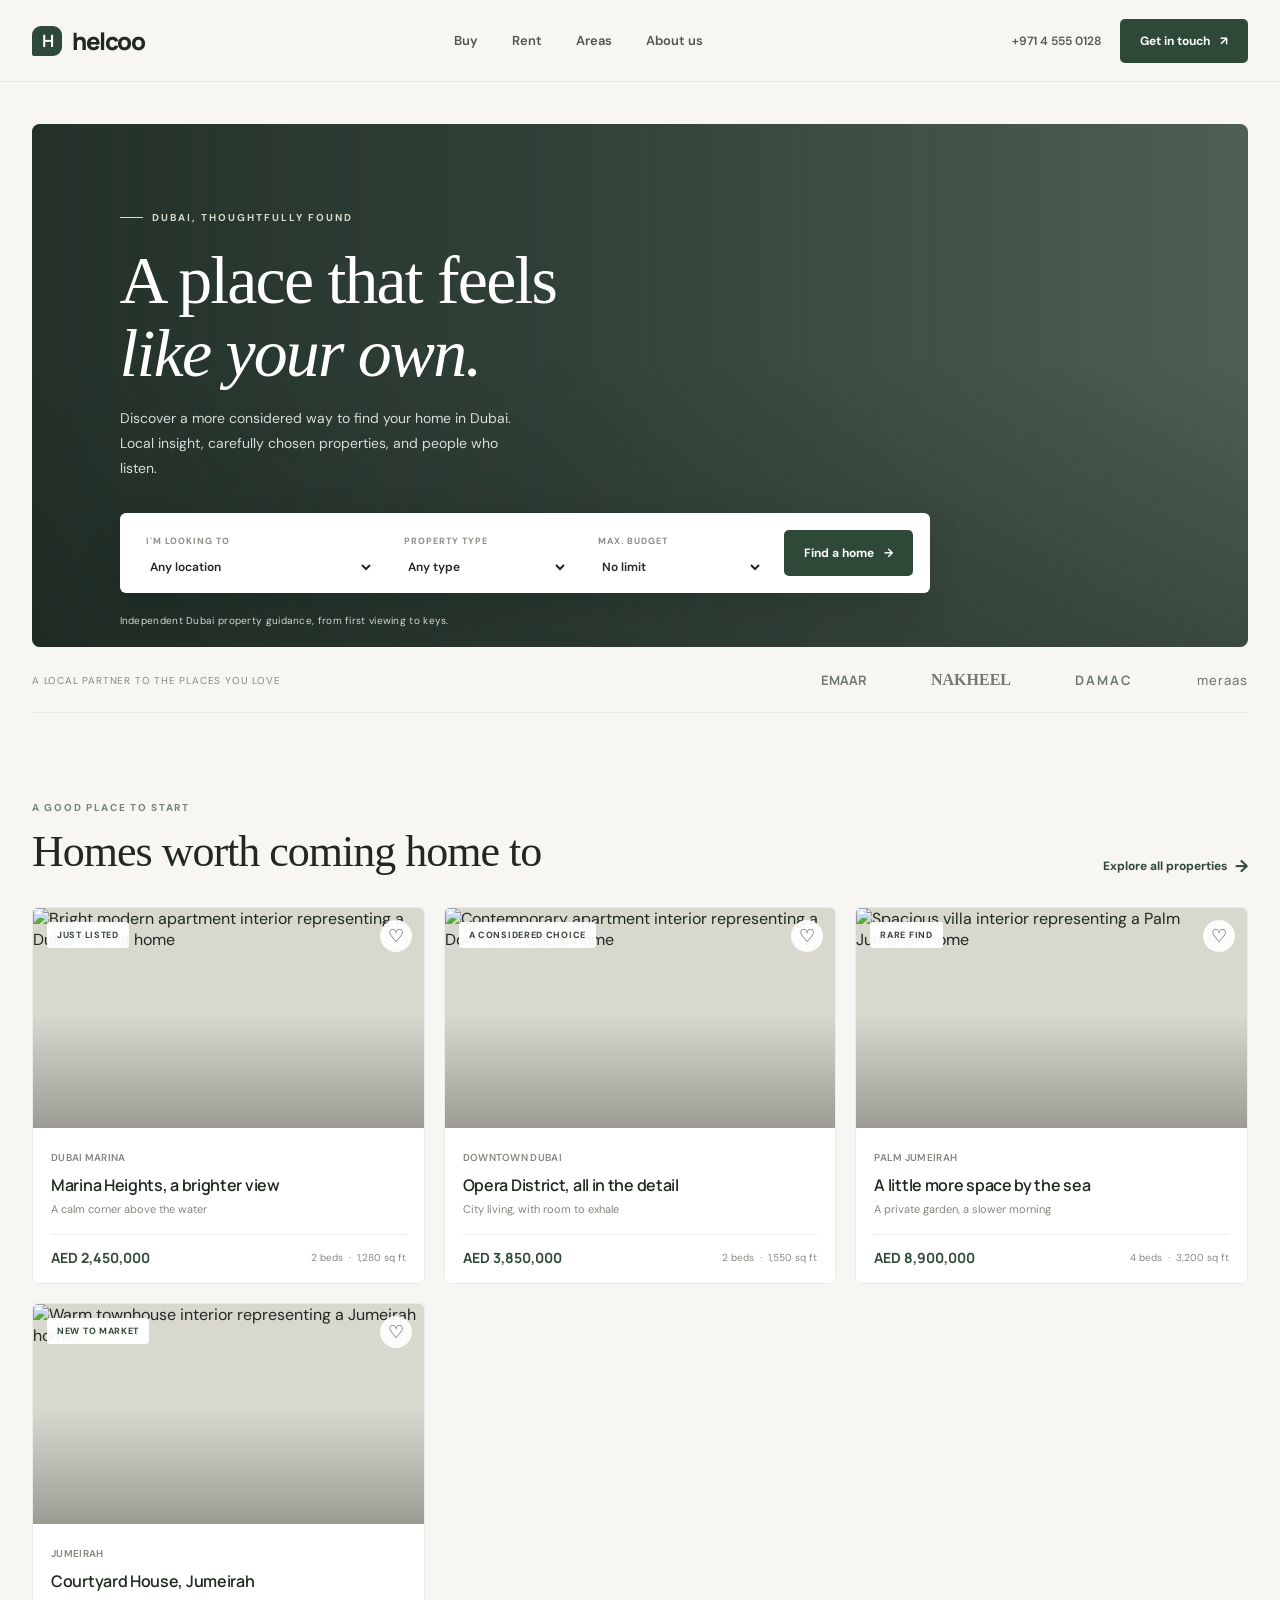
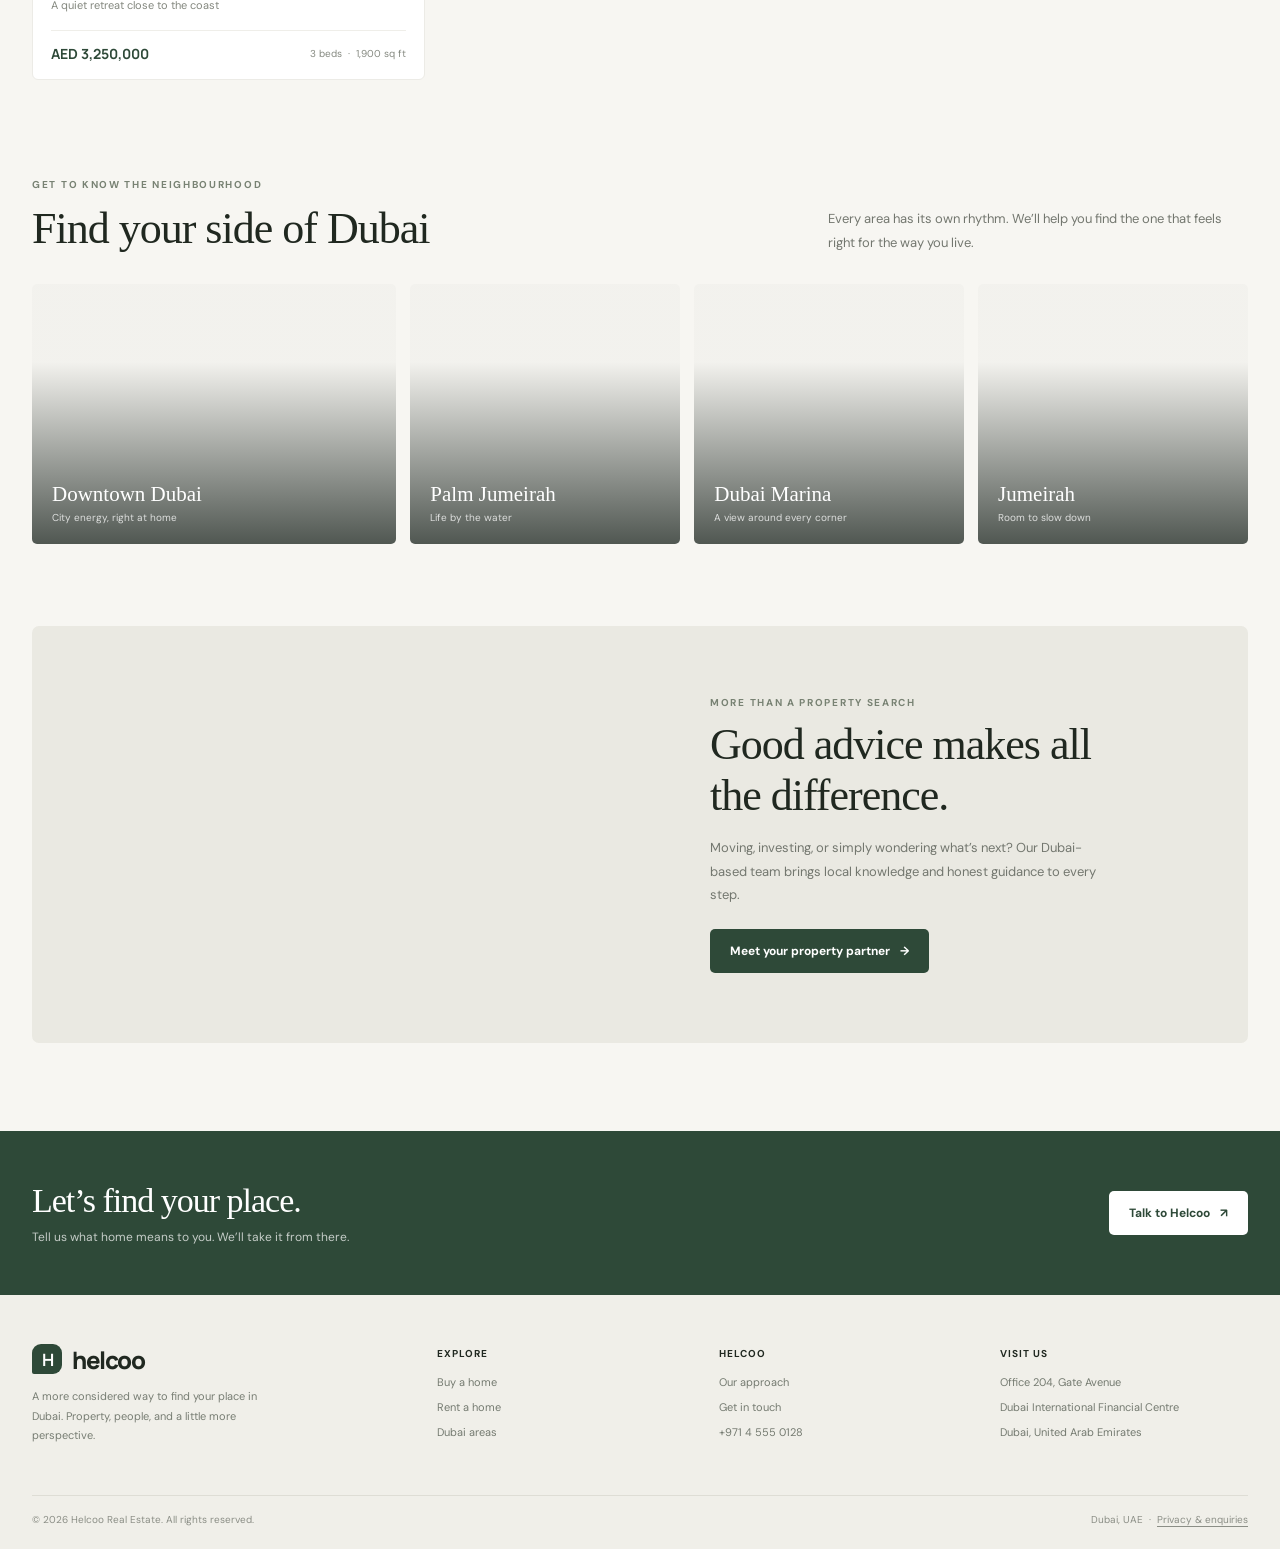
==== commit c25f516f: "Get in Touch button position solved" ====
--- a/index.html
+++ b/index.html
@@ -6,8 +6,40 @@
   <meta name="viewport" content="width=device-width, initial-scale=1.0">
   <meta name="theme-color" content="#f7f6f2">
   <meta name="description"
-    content="Find your place in Dubai with Helcoo. Explore exceptional homes, expert advice, and property opportunities across the city.">
-  <title>Helcoo | Find your place in Dubai</title>
+    content="Explore Dubai real estate with Helcoo. Browse homes in Dubai Marina, Downtown Dubai, Palm Jumeirah and Jumeirah, with local guidance for your next move.">
+  <meta name="robots" content="index, follow, max-image-preview:large">
+  <title>Dubai Real Estate &amp; Homes | Helcoo</title>
+  <meta property="og:type" content="website">
+  <meta property="og:locale" content="en_AE">
+  <meta property="og:site_name" content="Helcoo">
+  <meta property="og:title" content="Dubai Real Estate &amp; Homes | Helcoo">
+  <meta property="og:description"
+    content="Explore Dubai homes in Dubai Marina, Downtown Dubai, Palm Jumeirah and Jumeirah with local guidance from Helcoo.">
+  <meta property="og:image"
+    content="https://images.unsplash.com/photo-1512453979798-5ea266f8880c?auto=format&amp;fit=crop&amp;w=1200&amp;h=630&amp;q=85">
+  <meta property="og:image:alt" content="Dubai skyline and city buildings">
+  <meta name="twitter:card" content="summary_large_image">
+  <meta name="twitter:title" content="Dubai Real Estate &amp; Homes | Helcoo">
+  <meta name="twitter:description"
+    content="Explore Dubai homes in Dubai Marina, Downtown Dubai, Palm Jumeirah and Jumeirah with local guidance from Helcoo.">
+  <meta name="twitter:image"
+    content="https://images.unsplash.com/photo-1512453979798-5ea266f8880c?auto=format&amp;fit=crop&amp;w=1200&amp;h=630&amp;q=85">
+  <script type="application/ld+json">
+    {
+      "@context": "https://schema.org",
+      "@type": "RealEstateAgent",
+      "name": "Helcoo",
+      "description": "Dubai real estate guidance and property listings across Dubai Marina, Downtown Dubai, Palm Jumeirah and Jumeirah.",
+      "areaServed": {
+        "@type": "City",
+        "name": "Dubai",
+        "containedInPlace": {
+          "@type": "Country",
+          "name": "United Arab Emirates"
+        }
+      }
+    }
+  </script>
   <link rel="preconnect" href="https://fonts.googleapis.com">
   <link rel="preconnect" href="https://fonts.gstatic.com" crossorigin>
   <link
@@ -59,7 +91,7 @@
     }
 
     .wrap {
-      width: min(1200px, calc(100% - 64px));
+      width: min(1400px, calc(100% - 64px));
       margin: 0 auto;
     }
 
@@ -71,7 +103,6 @@
     }
 
     .nav {
-      width: 100%;
       display: flex;
       align-items: center;
       justify-content: space-between;
@@ -403,6 +434,14 @@
       height: 220px;
       position: relative;
       background: #d8d8cf center / cover;
+    }
+
+    .property-image img {
+      position: absolute;
+      inset: 0;
+      width: 100%;
+      height: 100%;
+      object-fit: cover;
     }
 
     .property-image::after {
@@ -758,7 +797,8 @@
 
       .menu-toggle {
         display: block;
-        margin-left: auto;
+        order: 3;
+        margin-left: 0;
       }
 
       .nav-links {
@@ -785,7 +825,22 @@
       }
 
       .nav-right {
-        display: none;
+        display: flex;
+        order: 2;
+        margin-left: auto;
+      }
+
+      .nav-right .button {
+        padding: 11px 13px;
+        font-size: 11px;
+      }
+
+      .nav {
+        gap: 12px;
+      }
+
+      .brand {
+        font-size: 22px;
       }
 
       .hero {
@@ -937,6 +992,17 @@
 
       .footer-bottom {
         flex-direction: column;
+      }
+    }
+
+    @media (max-width: 360px) {
+      .nav {
+        gap: 8px;
+      }
+
+      .nav-right .button {
+        padding: 10px 9px;
+        font-size: 10px;
       }
     }
 
@@ -1031,8 +1097,10 @@
       </div>
       <div class="property-grid" id="property-grid">
         <article class="property-card" data-location="Dubai Marina" data-type="Apartment" data-price="2450000">
-          <div class="property-image"
-            style="background-image:url('https://images.unsplash.com/photo-1600607687939-ce8a6c25118c?auto=format&fit=crop&w=1000&q=85')">
+          <div class="property-image">
+            <img
+              src="https://images.unsplash.com/photo-1600607687939-ce8a6c25118c?auto=format&amp;fit=crop&amp;w=1000&amp;q=85"
+              alt="Bright modern apartment interior representing a Dubai Marina home" loading="lazy" decoding="async">
             <span class="tag">Just listed</span><button class="heart" type="button"
               aria-label="Save Marina Heights apartment" aria-pressed="false">♡</button>
           </div>
@@ -1045,8 +1113,10 @@
           </div>
         </article>
         <article class="property-card" data-location="Downtown Dubai" data-type="Apartment" data-price="3850000">
-          <div class="property-image"
-            style="background-image:url('https://images.unsplash.com/photo-1600607687920-4e2a09cf159d?auto=format&fit=crop&w=1000&q=85')">
+          <div class="property-image">
+            <img
+              src="https://images.unsplash.com/photo-1600607687920-4e2a09cf159d?auto=format&amp;fit=crop&amp;w=1000&amp;q=85"
+              alt="Contemporary apartment interior representing a Downtown Dubai home" loading="lazy" decoding="async">
             <span class="tag">A considered choice</span><button class="heart" type="button"
               aria-label="Save Downtown apartment" aria-pressed="false">♡</button>
           </div>
@@ -1059,8 +1129,10 @@
           </div>
         </article>
         <article class="property-card" data-location="Palm Jumeirah" data-type="Villa" data-price="8900000">
-          <div class="property-image"
-            style="background-image:url('https://images.unsplash.com/photo-1600607687644-c7171b42498f?auto=format&fit=crop&w=1000&q=85')">
+          <div class="property-image">
+            <img
+              src="https://images.unsplash.com/photo-1600607687644-c7171b42498f?auto=format&amp;fit=crop&amp;w=1000&amp;q=85"
+              alt="Spacious villa interior representing a Palm Jumeirah home" loading="lazy" decoding="async">
             <span class="tag">Rare find</span><button class="heart" type="button" aria-label="Save Palm Jumeirah villa"
               aria-pressed="false">♡</button>
           </div>
@@ -1073,8 +1145,10 @@
           </div>
         </article>
         <article class="property-card" data-location="Jumeirah" data-type="Townhouse" data-price="3250000">
-          <div class="property-image"
-            style="background-image:url('https://images.unsplash.com/photo-1600607687920-4e2a09cf159d?auto=format&fit=crop&w=1000&q=85')">
+          <div class="property-image">
+            <img
+              src="https://images.unsplash.com/photo-1600607687920-4e2a09cf159d?auto=format&amp;fit=crop&amp;w=1000&amp;q=85"
+              alt="Warm townhouse interior representing a Jumeirah home" loading="lazy" decoding="async">
             <span class="tag">New to market</span><button class="heart" type="button"
               aria-label="Save Jumeirah townhouse" aria-pressed="false">♡</button>
           </div>
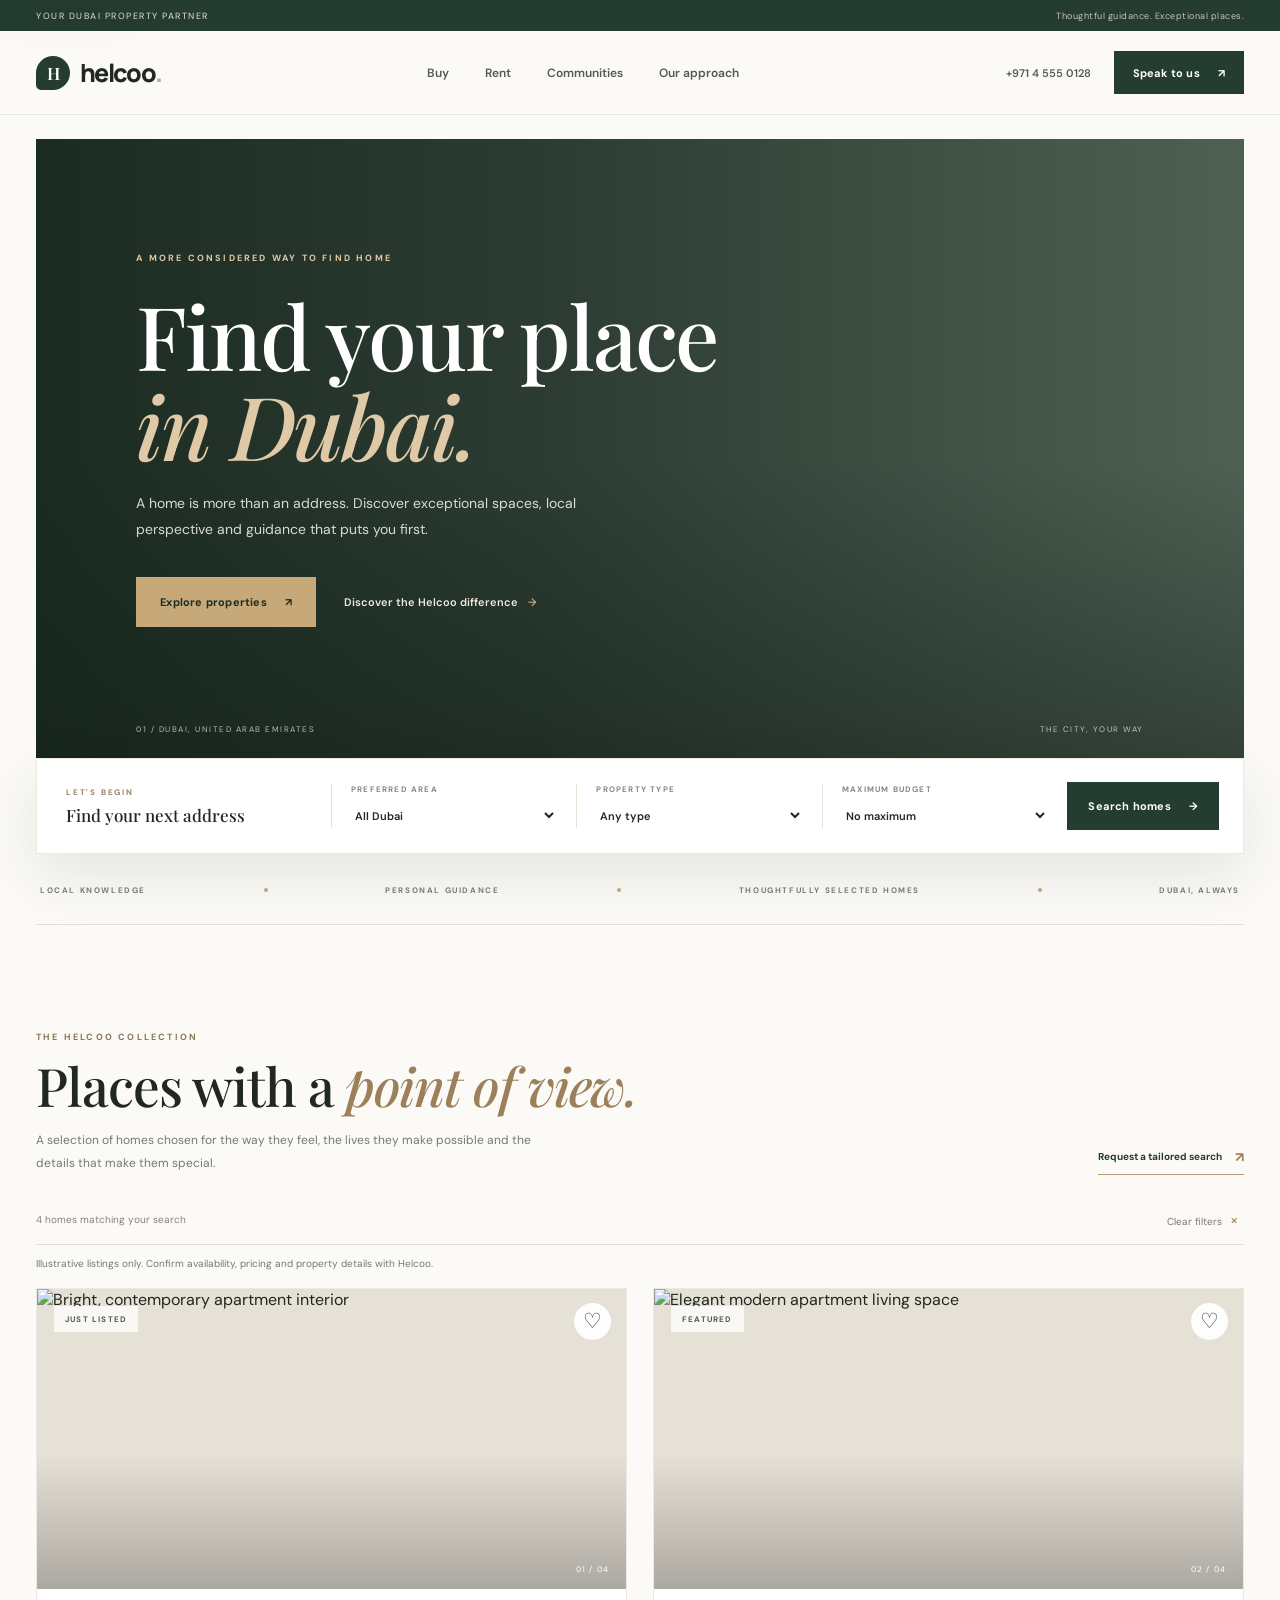
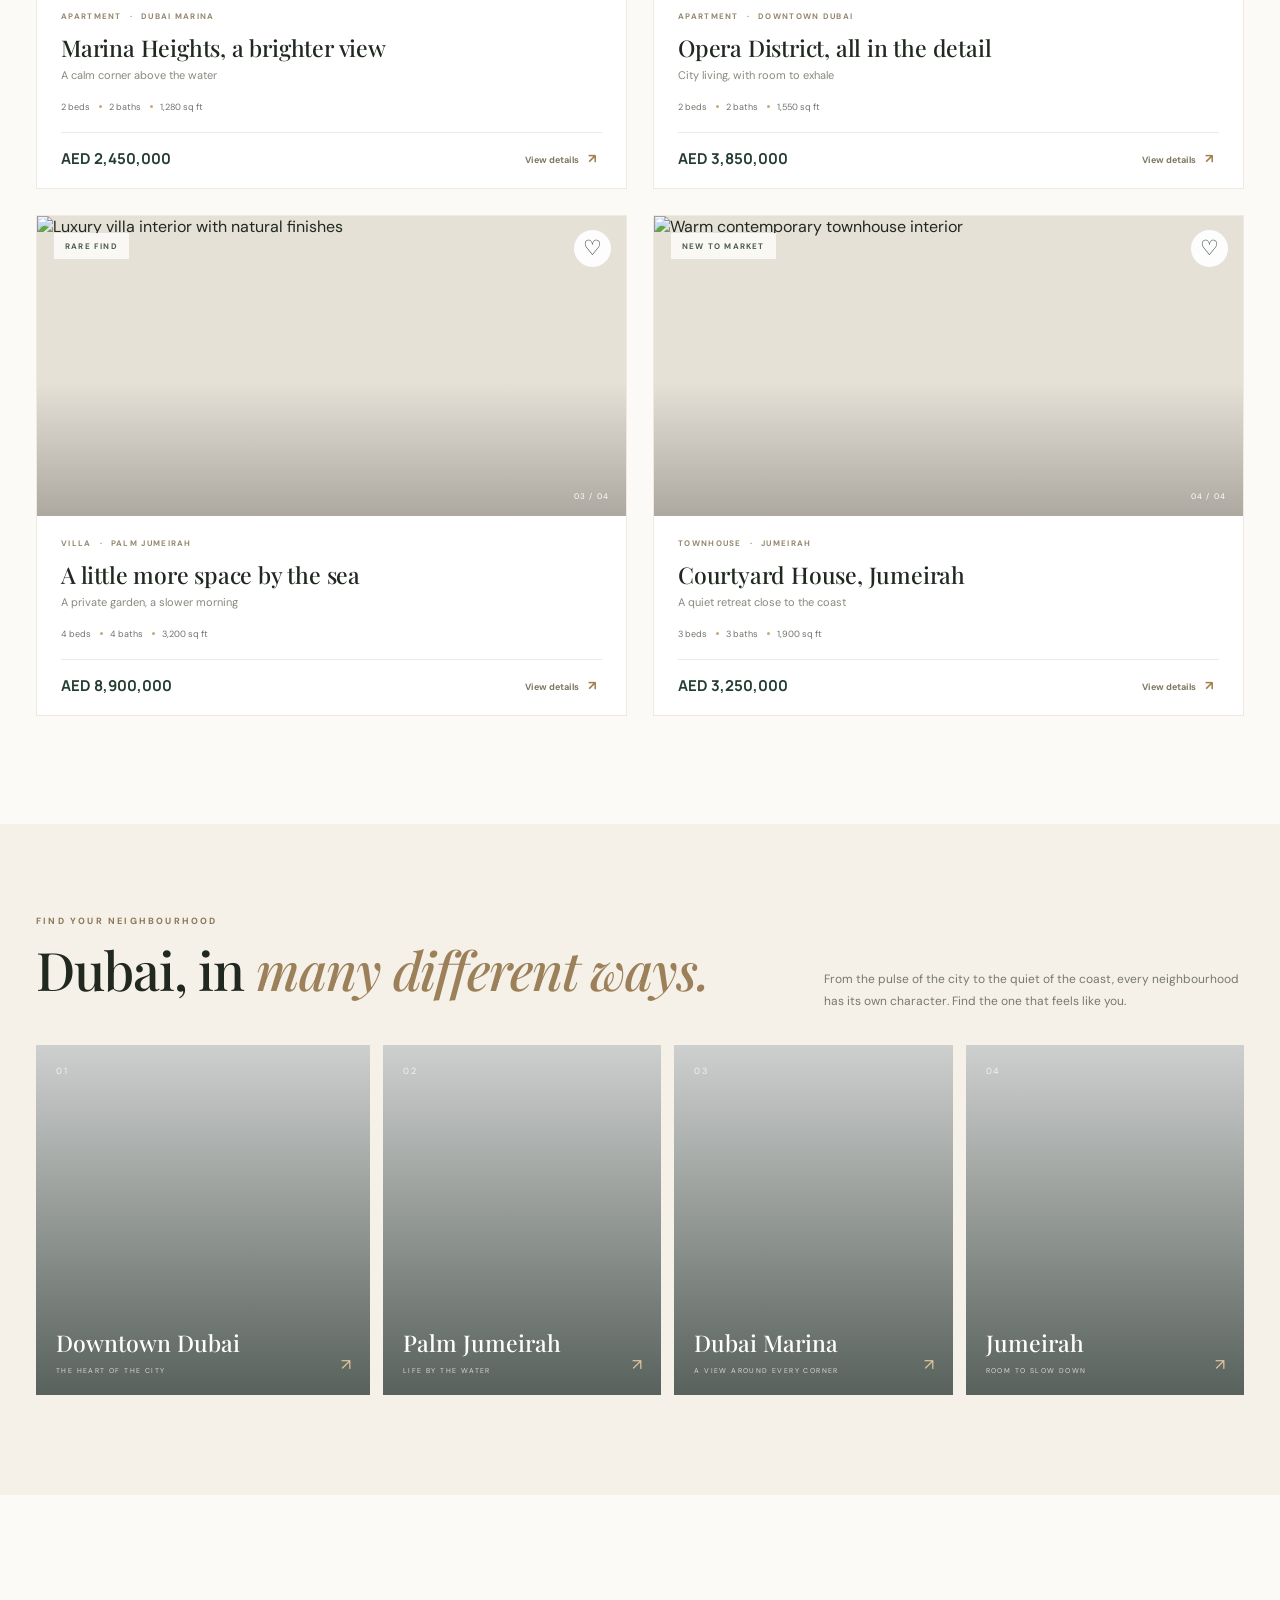
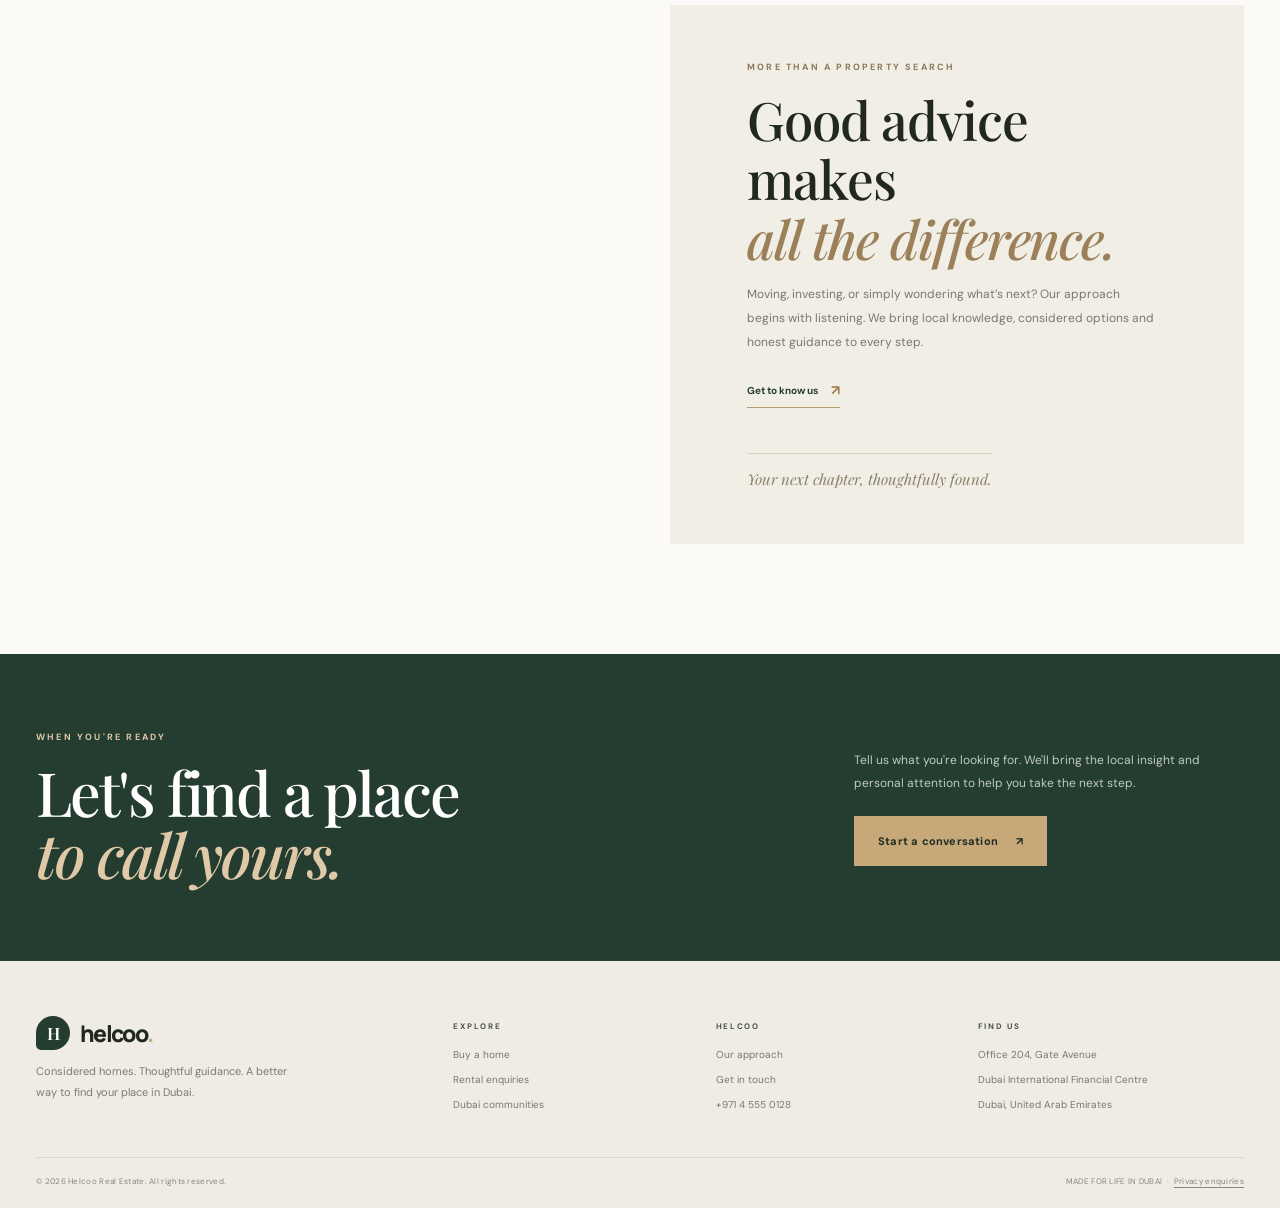
==== commit ccf202fa: "redesign website with premium luxury UI" ====
--- a/index.html
+++ b/index.html
@@ -1,1327 +1,109 @@
-<!DOCTYPE html>
+<!doctype html>
 <html lang="en">
-
 <head>
-  <meta charset="UTF-8">
-  <meta name="viewport" content="width=device-width, initial-scale=1.0">
-  <meta name="theme-color" content="#f7f6f2">
-  <meta name="description"
-    content="Explore Dubai real estate with Helcoo. Browse homes in Dubai Marina, Downtown Dubai, Palm Jumeirah and Jumeirah, with local guidance for your next move.">
-  <meta name="robots" content="index, follow, max-image-preview:large">
-  <title>Dubai Real Estate &amp; Homes | Helcoo</title>
+  <meta charset="utf-8">
+  <meta name="viewport" content="width=device-width, initial-scale=1">
+  <meta name="theme-color" content="#f5f1e8">
+  <meta name="description" content="Discover considered homes and property opportunities across Dubai with Helcoo Real Estate.">
+  <meta name="robots" content="index, follow">
+  <meta name="referrer" content="strict-origin-when-cross-origin">
+  <title>Helcoo | Considered Dubai Real Estate</title>
   <meta property="og:type" content="website">
   <meta property="og:locale" content="en_AE">
   <meta property="og:site_name" content="Helcoo">
-  <meta property="og:title" content="Dubai Real Estate &amp; Homes | Helcoo">
-  <meta property="og:description"
-    content="Explore Dubai homes in Dubai Marina, Downtown Dubai, Palm Jumeirah and Jumeirah with local guidance from Helcoo.">
-  <meta property="og:image"
-    content="https://images.unsplash.com/photo-1512453979798-5ea266f8880c?auto=format&amp;fit=crop&amp;w=1200&amp;h=630&amp;q=85">
-  <meta property="og:image:alt" content="Dubai skyline and city buildings">
-  <meta name="twitter:card" content="summary_large_image">
-  <meta name="twitter:title" content="Dubai Real Estate &amp; Homes | Helcoo">
-  <meta name="twitter:description"
-    content="Explore Dubai homes in Dubai Marina, Downtown Dubai, Palm Jumeirah and Jumeirah with local guidance from Helcoo.">
-  <meta name="twitter:image"
-    content="https://images.unsplash.com/photo-1512453979798-5ea266f8880c?auto=format&amp;fit=crop&amp;w=1200&amp;h=630&amp;q=85">
-  <script type="application/ld+json">
-    {
-      "@context": "https://schema.org",
-      "@type": "RealEstateAgent",
-      "name": "Helcoo",
-      "description": "Dubai real estate guidance and property listings across Dubai Marina, Downtown Dubai, Palm Jumeirah and Jumeirah.",
-      "areaServed": {
-        "@type": "City",
-        "name": "Dubai",
-        "containedInPlace": {
-          "@type": "Country",
-          "name": "United Arab Emirates"
-        }
-      }
-    }
-  </script>
+  <meta property="og:title" content="Helcoo | Considered Dubai Real Estate">
+  <meta property="og:description" content="Find a home that feels like yours. Explore considered properties across Dubai with Helcoo.">
+  <meta property="og:image" content="https://images.unsplash.com/photo-1512453979798-5ea266f8880c?auto=format&fit=crop&w=1200&h=630&q=85">
   <link rel="preconnect" href="https://fonts.googleapis.com">
   <link rel="preconnect" href="https://fonts.gstatic.com" crossorigin>
-  <link
-    href="https://fonts.googleapis.com/css2?family=DM+Sans:wght@400;500;600;700&family=Manrope:wght@400;500;600;700;800&display=swap"
-    rel="stylesheet">
-  <style>
-    :root {
-      --ink: #202820;
-      --muted: #73776f;
-      --green: #2e4938;
-      --green-light: #496650;
-      --cream: #f7f6f2;
-      --line: #e8e7e0;
-      --white: #fff;
-      --serif: Georgia, "Times New Roman", serif;
-      --sans: "DM Sans", sans-serif;
-      --display: "Manrope", sans-serif;
-    }
-
-    * {
-      box-sizing: border-box;
-    }
-
-    html {
-      scroll-behavior: smooth;
-    }
-
-    body {
-      margin: 0;
-      color: var(--ink);
-      background: var(--cream);
-      font-family: var(--sans);
-    }
-
-    a {
-      color: inherit;
-      text-decoration: none;
-    }
-
-    button,
-    input,
-    select {
-      font: inherit;
-    }
-
-    button,
-    a {
-      -webkit-tap-highlight-color: transparent;
-    }
-
-    .wrap {
-      width: min(1400px, calc(100% - 64px));
-      margin: 0 auto;
-    }
-
-    .topbar {
-      height: 82px;
-      display: flex;
-      align-items: center;
-      border-bottom: 1px solid rgba(32, 40, 32, .08);
-    }
-
-    .nav {
-      display: flex;
-      align-items: center;
-      justify-content: space-between;
-      gap: 30px;
-    }
-
-    .brand {
-      display: inline-flex;
-      align-items: center;
-      gap: 10px;
-      font: 800 24px var(--display);
-      letter-spacing: -1.5px;
-    }
-
-    .brand-mark {
-      width: 30px;
-      height: 30px;
-      display: grid;
-      place-items: center;
-      border-radius: 9px 9px 9px 2px;
-      color: #fff;
-      background: var(--green);
-      font: 700 17px var(--display);
-      letter-spacing: -1px;
-    }
-
-    .nav-links {
-      display: flex;
-      align-items: center;
-      gap: 34px;
-      font-size: 13px;
-      font-weight: 600;
-      color: #50564e;
-    }
-
-    .nav-links a:hover,
-    .footer-links a:hover {
-      color: var(--green-light);
-    }
-
-    .nav-right {
-      display: flex;
-      align-items: center;
-      gap: 18px;
-      font-size: 12px;
-      font-weight: 600;
-    }
-
-    .nav-right .phone {
-      color: #555b53;
-    }
-
-    .button {
-      border: 0;
-      cursor: pointer;
-      display: inline-flex;
-      justify-content: center;
-      align-items: center;
-      gap: 10px;
-      border-radius: 5px;
-      padding: 14px 20px;
-      font-size: 12px;
-      font-weight: 700;
-      transition: background .2s, transform .2s;
-    }
-
-    .button:hover {
-      transform: translateY(-1px);
-    }
-
-    .button-dark {
-      color: white;
-      background: var(--green);
-    }
-
-    .button-dark:hover {
-      background: #20372a;
-    }
-
-    .button-light {
-      color: var(--green);
-      background: #fff;
-    }
-
-    .button-outline {
-      color: var(--green);
-      border: 1px solid #cfd5cc;
-      background: transparent;
-    }
-
-    .menu-toggle {
-      display: none;
-      background: none;
-      border: 0;
-      color: var(--ink);
-      font-size: 23px;
-      cursor: pointer;
-    }
-
-    .hero {
-      padding: 42px 0 0;
-    }
-
-    .hero-shell {
-      min-height: 490px;
-      overflow: hidden;
-      position: relative;
-      border-radius: 8px;
-      color: #fff;
-      background: #526459 url("https://images.unsplash.com/photo-1512453979798-5ea266f8880c?auto=format&fit=crop&w=2200&q=85") center 48% / cover;
-    }
-
-    .hero-shell::before {
-      content: "";
-      position: absolute;
-      inset: 0;
-      background: linear-gradient(90deg, rgba(20, 33, 26, .76) 0%, rgba(20, 33, 26, .53) 43%, rgba(20, 33, 26, .08) 100%), linear-gradient(0deg, rgba(13, 25, 19, .3), transparent 55%);
-    }
-
-    .hero-content {
-      position: relative;
-      z-index: 1;
-      padding: 78px 7.2% 54px;
-    }
-
-    .eyebrow {
-      display: inline-flex;
-      align-items: center;
-      gap: 9px;
-      color: #d7ddce;
-      font-size: 10px;
-      font-weight: 700;
-      letter-spacing: 2px;
-      text-transform: uppercase;
-    }
-
-    .eyebrow::before {
-      content: "";
-      width: 23px;
-      height: 1px;
-      background: #d7ddce;
-    }
-
-    h1 {
-      max-width: 610px;
-      margin: 20px 0 15px;
-      font: 500 clamp(43px, 5.3vw, 68px)/1.08 var(--serif);
-      letter-spacing: -1.8px;
-    }
-
-    h1 em {
-      font-weight: 400;
-    }
-
-    .hero-copy {
-      max-width: 400px;
-      margin: 0;
-      color: rgba(255, 255, 255, .82);
-      font-size: 14px;
-      line-height: 1.8;
-    }
-
-    .search-panel {
-      position: relative;
-      z-index: 2;
-      width: min(810px, 90%);
-      display: grid;
-      grid-template-columns: 1.35fr 1fr 1fr auto;
-      align-items: end;
-      gap: 12px;
-      margin: 32px 0 0;
-      padding: 17px;
-      color: var(--ink);
-      border-radius: 6px;
-      background: white;
-      box-shadow: 0 12px 35px rgba(0, 0, 0, .13);
-    }
-
-    .field {
-      min-width: 0;
-      padding: 0 9px;
-    }
-
-    .field label {
-      display: block;
-      margin-bottom: 8px;
-      color: #8a8e87;
-      font-size: 9px;
-      font-weight: 700;
-      letter-spacing: 1px;
-      text-transform: uppercase;
-    }
-
-    .field select {
-      width: 100%;
-      border: 0;
-      outline: 0;
-      color: var(--ink);
-      background: transparent;
-      font-size: 12px;
-      font-weight: 600;
-    }
-
-    .search-panel .button {
-      min-height: 46px;
-    }
-
-    .search-note {
-      position: absolute;
-      left: 7.2%;
-      bottom: 20px;
-      z-index: 1;
-      color: rgba(255, 255, 255, .8);
-      font-size: 10px;
-      letter-spacing: .3px;
-    }
-
-    .trust-row {
-      display: flex;
-      justify-content: space-between;
-      align-items: center;
-      gap: 20px;
-      padding: 24px 0 23px;
-      border-bottom: 1px solid var(--line);
-    }
-
-    .trust-copy {
-      color: #858980;
-      font-size: 10px;
-      letter-spacing: .8px;
-      text-transform: uppercase;
-    }
-
-    .trust-logos {
-      display: flex;
-      align-items: center;
-      gap: clamp(20px, 5vw, 66px);
-      color: #72796f;
-      font: 700 13px var(--display);
-    }
-
-    .trust-logos span:nth-child(2) {
-      font-family: var(--serif);
-      font-size: 16px;
-    }
-
-    .trust-logos span:nth-child(3) {
-      letter-spacing: 2px;
-    }
-
-    .trust-logos span:nth-child(4) {
-      font-weight: 500;
-      letter-spacing: 1px;
-    }
-
-    .section {
-      padding: 82px 0;
-    }
-
-    .section-head {
-      display: flex;
-      align-items: end;
-      justify-content: space-between;
-      gap: 24px;
-      margin-bottom: 30px;
-    }
-
-    .section-kicker {
-      color: #788273;
-      font-size: 10px;
-      font-weight: 700;
-      letter-spacing: 1.7px;
-      text-transform: uppercase;
-    }
-
-    h2 {
-      margin: 10px 0 0;
-      font: 500 clamp(32px, 4vw, 44px)/1.16 var(--serif);
-      letter-spacing: -1px;
-    }
-
-    .section-desc {
-      max-width: 420px;
-      margin: 0;
-      color: var(--muted);
-      font-size: 13px;
-      line-height: 1.8;
-    }
-
-    .text-link {
-      display: inline-flex;
-      align-items: center;
-      gap: 8px;
-      color: var(--green);
-      font-size: 12px;
-      font-weight: 700;
-      white-space: nowrap;
-    }
-
-    .text-link span {
-      font-size: 17px;
-      transition: transform .2s;
-    }
-
-    .text-link:hover span {
-      transform: translateX(4px);
-    }
-
-    .property-grid {
-      display: grid;
-      grid-template-columns: repeat(3, 1fr);
-      gap: 19px;
-    }
-
-    .property-card {
-      overflow: hidden;
-      border: 1px solid #ecebe6;
-      border-radius: 6px;
-      background: #fff;
-      transition: transform .2s, box-shadow .2s;
-    }
-
-    .property-card:hover {
-      transform: translateY(-3px);
-      box-shadow: 0 14px 30px rgba(32, 40, 32, .08);
-    }
-
-    .property-image {
-      height: 220px;
-      position: relative;
-      background: #d8d8cf center / cover;
-    }
-
-    .property-image img {
-      position: absolute;
-      inset: 0;
-      width: 100%;
-      height: 100%;
-      object-fit: cover;
-    }
-
-    .property-image::after {
-      content: "";
-      position: absolute;
-      inset: 48% 0 0;
-      background: linear-gradient(0deg, rgba(0, 0, 0, .28), transparent);
-    }
-
-    .tag {
-      position: absolute;
-      top: 14px;
-      left: 14px;
-      z-index: 1;
-      padding: 7px 10px;
-      border-radius: 3px;
-      color: #354638;
-      background: rgba(255, 255, 255, .94);
-      font-size: 9px;
-      font-weight: 700;
-      letter-spacing: .7px;
-      text-transform: uppercase;
-    }
-
-    .heart {
-      position: absolute;
-      z-index: 1;
-      top: 12px;
-      right: 12px;
-      display: grid;
-      place-items: center;
-      width: 32px;
-      height: 32px;
-      border: 0;
-      border-radius: 50%;
-      color: #27382d;
-      background: rgba(255, 255, 255, .92);
-      cursor: pointer;
-      font-size: 18px;
-    }
-
-    .heart[aria-pressed="true"] {
-      color: #b7463e;
-    }
-
-    .property-info {
-      padding: 17px 18px 16px;
-    }
-
-    .location {
-      color: #83877e;
-      font-size: 10px;
-      font-weight: 600;
-      letter-spacing: .3px;
-    }
-
-    .property-info h3 {
-      margin: 8px 0 6px;
-      font: 600 16px var(--display);
-      letter-spacing: -.3px;
-    }
-
-    .property-sub {
-      margin: 0;
-      color: #83877e;
-      font-size: 11px;
-    }
-
-    .property-bottom {
-      display: flex;
-      justify-content: space-between;
-      align-items: center;
-      margin-top: 18px;
-      padding-top: 13px;
-      border-top: 1px solid #efeee9;
-    }
-
-    .price {
-      color: var(--green);
-      font: 700 14px var(--display);
-    }
-
-    .details {
-      color: #858980;
-      font-size: 10px;
-    }
-
-    .empty-state {
-      display: none;
-      padding: 36px;
-      text-align: center;
-      color: var(--muted);
-      border: 1px dashed #cfd5cc;
-      border-radius: 6px;
-    }
-
-    .areas {
-      padding: 10px 0 82px;
-    }
-
-    .area-grid {
-      display: grid;
-      grid-template-columns: 1.35fr 1fr 1fr 1fr;
-      gap: 14px;
-    }
-
-    .area-card {
-      min-height: 210px;
-      overflow: hidden;
-      position: relative;
-      display: flex;
-      align-items: end;
-      padding: 20px;
-      border-radius: 5px;
-      color: #fff;
-      background-position: center;
-      background-size: cover;
-    }
-
-    .area-card::before {
-      content: "";
-      position: absolute;
-      inset: 0;
-      background: linear-gradient(0deg, rgba(16, 26, 20, .72), rgba(16, 26, 20, .02) 70%);
-      transition: opacity .2s;
-    }
-
-    .area-card:hover::before {
-      opacity: .8;
-    }
-
-    .area-card:first-child {
-      min-height: 260px;
-    }
-
-    .area-card div {
-      position: relative;
-    }
-
-    .area-card h3 {
-      margin: 0 0 4px;
-      font: 500 21px var(--serif);
-    }
-
-    .area-card p {
-      margin: 0;
-      color: rgba(255, 255, 255, .78);
-      font-size: 10px;
-    }
-
-    .editorial {
-      padding: 0 0 88px;
-    }
-
-    .editorial-shell {
-      min-height: 350px;
-      display: grid;
-      grid-template-columns: 1fr 1fr;
-      overflow: hidden;
-      border-radius: 7px;
-      background: #eae9e2;
-    }
-
-    .editorial-image {
-      min-height: 350px;
-      background: url("https://images.unsplash.com/photo-1600210492486-724fe5c67fb0?auto=format&fit=crop&w=1200&q=85") center / cover;
-    }
-
-    .editorial-copy {
-      display: flex;
-      flex-direction: column;
-      justify-content: center;
-      align-items: flex-start;
-      padding: clamp(30px, 6vw, 70px);
-    }
-
-    .editorial-copy h2 {
-      max-width: 390px;
-      margin-bottom: 15px;
-    }
-
-    .editorial-copy p {
-      max-width: 400px;
-      margin: 0 0 23px;
-      color: var(--muted);
-      font-size: 13px;
-      line-height: 1.8;
-    }
-
-    .cta {
-      padding: 50px 0;
-      color: #fff;
-      background: var(--green);
-    }
-
-    .cta-inner {
-      display: flex;
-      align-items: center;
-      justify-content: space-between;
-      gap: 30px;
-    }
-
-    .cta h2 {
-      margin: 0 0 8px;
-      font-size: 34px;
-    }
-
-    .cta p {
-      margin: 0;
-      color: rgba(255, 255, 255, .72);
-      font-size: 12px;
-    }
-
-    .cta .button {
-      flex: 0 0 auto;
-    }
-
-    footer {
-      padding: 48px 0 23px;
-      background: #f0efe9;
-    }
-
-    .footer-main {
-      display: grid;
-      grid-template-columns: 1.5fr 1fr 1fr 1fr;
-      gap: 34px;
-      padding-bottom: 38px;
-    }
-
-    .footer-brand p {
-      max-width: 245px;
-      color: #777d73;
-      font-size: 11px;
-      line-height: 1.8;
-    }
-
-    .footer-col h4 {
-      margin: 4px 0 15px;
-      font-size: 10px;
-      letter-spacing: 1px;
-      text-transform: uppercase;
-    }
-
-    .footer-links {
-      display: grid;
-      gap: 11px;
-      color: #747a70;
-      font-size: 11px;
-    }
-
-    .footer-bottom {
-      display: flex;
-      justify-content: space-between;
-      gap: 16px;
-      padding-top: 17px;
-      border-top: 1px solid #deddd5;
-      color: #8b8e86;
-      font-size: 10px;
-    }
-
-    .footer-bottom a {
-      text-decoration: underline;
-      text-underline-offset: 3px;
-    }
-
-    .toast {
-      position: fixed;
-      right: 22px;
-      bottom: 22px;
-      z-index: 5;
-      max-width: calc(100vw - 44px);
-      padding: 14px 18px;
-      border-radius: 5px;
-      color: white;
-      background: var(--green);
-      box-shadow: 0 8px 28px rgba(0, 0, 0, .2);
-      font-size: 12px;
-      opacity: 0;
-      transform: translateY(10px);
-      pointer-events: none;
-      transition: .25s;
-    }
-
-    .toast.show {
-      opacity: 1;
-      transform: translateY(0);
-    }
-
-    @media (max-width: 850px) {
-      .wrap {
-        width: min(100% - 40px, 700px);
-      }
-
-      .nav-links {
-        gap: 18px;
-      }
-
-      .nav-right .phone {
-        display: none;
-      }
-
-      .hero-shell {
-        min-height: 535px;
-      }
-
-      .hero-content {
-        padding: 65px 6% 52px;
-      }
-
-      .search-panel {
-        width: 100%;
-        grid-template-columns: 1fr 1fr;
-        margin-top: 27px;
-      }
-
-      .search-panel .button {
-        grid-column: span 2;
-      }
-
-      .property-grid {
-        grid-template-columns: repeat(2, 1fr);
-      }
-
-      .property-card:last-child {
-        display: none;
-      }
-
-      .area-grid {
-        grid-template-columns: repeat(2, 1fr);
-      }
-
-      .area-card:first-child {
-        min-height: 210px;
-      }
-
-      .editorial-shell {
-        grid-template-columns: 1fr 1fr;
-      }
-
-      .footer-main {
-        grid-template-columns: 1fr 1fr;
-      }
-    }
-
-    @media (max-width: 600px) {
-      .wrap {
-        width: calc(100% - 32px);
-      }
-
-      .topbar {
-        height: 68px;
-      }
-
-      .menu-toggle {
-        display: block;
-        order: 3;
-        margin-left: 0;
-      }
-
-      .nav-links {
-        display: none;
-        position: absolute;
-        top: 67px;
-        left: 0;
-        right: 0;
-        z-index: 4;
-        flex-direction: column;
-        align-items: stretch;
-        gap: 0;
-        padding: 8px 20px 15px;
-        border-bottom: 1px solid var(--line);
-        background: var(--cream);
-      }
-
-      .nav-links.open {
-        display: flex;
-      }
-
-      .nav-links a {
-        padding: 12px 0;
-      }
-
-      .nav-right {
-        display: flex;
-        order: 2;
-        margin-left: auto;
-      }
-
-      .nav-right .button {
-        padding: 11px 13px;
-        font-size: 11px;
-      }
-
-      .nav {
-        gap: 12px;
-      }
-
-      .brand {
-        font-size: 22px;
-      }
-
-      .hero {
-        padding-top: 16px;
-      }
-
-      .hero-shell {
-        min-height: 570px;
-        background-position: 60% center;
-      }
-
-      .hero-shell::before {
-        background: linear-gradient(90deg, rgba(20, 33, 26, .78), rgba(20, 33, 26, .2)), linear-gradient(0deg, rgba(13, 25, 19, .35), transparent 60%);
-      }
-
-      .hero-content {
-        padding: 48px 22px 40px;
-      }
-
-      h1 {
-        font-size: 46px;
-      }
-
-      .hero-copy {
-        font-size: 13px;
-      }
-
-      .search-panel {
-        width: 100%;
-        gap: 13px 8px;
-        margin-top: 26px;
-        padding: 13px;
-      }
-
-      .field {
-        padding: 0 5px;
-      }
-
-      .field label {
-        font-size: 8px;
-      }
-
-      .field select {
-        font-size: 11px;
-      }
-
-      .search-panel .button {
-        padding: 13px;
-      }
-
-      .search-note {
-        left: 22px;
-        bottom: 15px;
-        font-size: 9px;
-      }
-
-      .trust-row {
-        align-items: flex-start;
-        flex-direction: column;
-        padding: 20px 0;
-      }
-
-      .trust-logos {
-        width: 100%;
-        justify-content: space-between;
-        gap: 10px;
-        font-size: 10px;
-      }
-
-      .trust-logos span:nth-child(2) {
-        font-size: 12px;
-      }
-
-      .section {
-        padding: 60px 0;
-      }
-
-      .section-head {
-        align-items: flex-start;
-        flex-direction: column;
-      }
-
-      .section-head .text-link {
-        margin-top: -8px;
-      }
-
-      .property-grid {
-        grid-template-columns: 1fr;
-      }
-
-      .property-card:last-child {
-        display: block;
-      }
-
-      .property-image {
-        height: 230px;
-      }
-
-      .areas {
-        padding: 0 0 60px;
-      }
-
-      .area-grid {
-        gap: 10px;
-      }
-
-      .area-card,
-      .area-card:first-child {
-        min-height: 175px;
-        padding: 14px;
-      }
-
-      .area-card h3 {
-        font-size: 18px;
-      }
-
-      .editorial {
-        padding-bottom: 60px;
-      }
-
-      .editorial-shell {
-        grid-template-columns: 1fr;
-      }
-
-      .editorial-image {
-        min-height: 220px;
-      }
-
-      .editorial-copy {
-        padding: 30px 24px;
-      }
-
-      .cta-inner {
-        align-items: flex-start;
-        flex-direction: column;
-      }
-
-      .cta h2 {
-        font-size: 30px;
-      }
-
-      .footer-main {
-        gap: 28px 18px;
-      }
-
-      .footer-brand {
-        grid-column: span 2;
-      }
-
-      .footer-bottom {
-        flex-direction: column;
-      }
-    }
-
-    @media (max-width: 360px) {
-      .nav {
-        gap: 8px;
-      }
-
-      .nav-right .button {
-        padding: 10px 9px;
-        font-size: 10px;
-      }
-    }
-
-    @media (prefers-reduced-motion: reduce) {
-
-      *,
-      *::before,
-      *::after {
-        scroll-behavior: auto !important;
-        transition-duration: .01ms !important;
-      }
-    }
-  </style>
+  <link href="https://fonts.googleapis.com/css2?family=DM+Sans:wght@400;500;600;700&family=Manrope:wght@400;500;600;700;800&family=Playfair+Display:ital,wght@0,500;0,600;1,500&display=swap" rel="stylesheet">
+  <link rel="stylesheet" href="styles.css">
+  <script src="script.js" defer></script>
 </head>
-
 <body>
-  <header class="topbar">
-    <div class="wrap nav">
-      <a class="brand" href="#" aria-label="Helcoo home"><span class="brand-mark">H</span>helcoo</a>
-      <button class="menu-toggle" type="button" aria-label="Toggle menu" aria-expanded="false">☰</button>
-      <nav class="nav-links" aria-label="Main navigation">
+  <a class="skip-link" href="#main-content">Skip to content</a>
+  <div class="announcement"><span>YOUR DUBAI PROPERTY PARTNER</span><span>Thoughtful guidance. Exceptional places.</span></div>
+  <header class="site-header">
+    <div class="wrap nav-shell">
+      <a class="brand" href="#home" aria-label="Helcoo home"><span class="brand-mark">H</span><span>helcoo<span class="brand-period">.</span></span></a>
+      <button class="menu-toggle" type="button" aria-label="Open navigation" aria-expanded="false" aria-controls="primary-nav"><span></span><span></span></button>
+      <nav class="nav-links" id="primary-nav" aria-label="Main navigation">
         <a href="#properties">Buy</a>
-        <a href="#properties" data-rent-link>Rent</a>
-        <a href="#areas">Areas</a>
-        <a href="#about">About us</a>
+        <a href="mailto:hello@helcoo.ae?subject=Rental%20enquiry">Rent</a>
+        <a href="#areas">Communities</a>
+        <a href="#about">Our approach</a>
       </nav>
-      <div class="nav-right">
-        <a class="phone" href="tel:+97145550128">+971 4 555 0128</a>
-        <a class="button button-dark" href="mailto:hello@helcoo.ae">Get in touch <span>↗</span></a>
-      </div>
+      <div class="nav-actions"><a class="nav-phone" href="tel:+97145550128">+971 4 555 0128</a><a class="button button-dark button-small" href="mailto:hello@helcoo.ae?subject=Property%20enquiry">Speak to us <span aria-hidden="true">↗</span></a></div>
     </div>
   </header>
 
-  <main>
-    <section class="hero wrap" aria-labelledby="hero-title">
-      <div class="hero-shell">
-        <div class="hero-content">
-          <span class="eyebrow">Dubai, thoughtfully found</span>
-          <h1 id="hero-title">A place that feels<br><em>like your own.</em></h1>
-          <p class="hero-copy">Discover a more considered way to find your home in Dubai. Local insight, carefully
-            chosen properties, and people who listen.</p>
-          <form class="search-panel" id="search-form">
-            <div class="field">
-              <label for="location">I'm looking to</label>
-              <select id="location" name="location">
-                <option value="all">Any location</option>
-                <option value="Dubai Marina">Dubai Marina</option>
-                <option value="Downtown Dubai">Downtown Dubai</option>
-                <option value="Palm Jumeirah">Palm Jumeirah</option>
-                <option value="Jumeirah">Jumeirah</option>
-              </select>
-            </div>
-            <div class="field">
-              <label for="type">Property type</label>
-              <select id="type" name="type">
-                <option value="all">Any type</option>
-                <option value="Apartment">Apartment</option>
-                <option value="Villa">Villa</option>
-                <option value="Townhouse">Townhouse</option>
-              </select>
-            </div>
-            <div class="field">
-              <label for="budget">Max. budget</label>
-              <select id="budget" name="budget">
-                <option value="all">No limit</option>
-                <option value="2000000">AED 2,000,000</option>
-                <option value="4000000">AED 4,000,000</option>
-                <option value="6000000">AED 6,000,000</option>
-              </select>
-            </div>
-            <button class="button button-dark" type="submit">Find a home <span>→</span></button>
-          </form>
-        </div>
-        <div class="search-note">Independent Dubai property guidance, from first viewing to keys.</div>
+  <main id="main-content" tabindex="-1">
+    <section class="hero wrap" id="home" aria-labelledby="hero-title">
+      <div class="hero-image" role="img" aria-label="Dubai skyline at golden hour"></div>
+      <div class="hero-shade"></div>
+      <div class="hero-content">
+        <p class="eyebrow eyebrow-light">A MORE CONSIDERED WAY TO FIND HOME</p>
+        <h1 id="hero-title">Find your place<br><em>in Dubai.</em></h1>
+        <p class="hero-copy">A home is more than an address. Discover exceptional spaces, local perspective and guidance that puts you first.</p>
+        <div class="hero-actions"><a class="button button-gold" href="#properties">Explore properties <span aria-hidden="true">↗</span></a><a class="hero-text-link" href="#about">Discover the Helcoo difference <span aria-hidden="true">→</span></a></div>
       </div>
+      <div class="hero-caption"><span>01 / DUBAI, UNITED ARAB EMIRATES</span><span>THE CITY, YOUR WAY</span></div>
     </section>
 
-    <div class="wrap">
-      <section class="trust-row" aria-label="Our developer partners">
-        <span class="trust-copy">A local partner to the places you love</span>
-        <div class="trust-logos"><span>EMAAR</span><span>NAKHEEL</span><span>DAMAC</span><span>meraas</span></div>
-      </section>
-    </div>
+    <section class="search-section wrap" aria-label="Find a property">
+      <form class="search-panel" id="search-form">
+        <div class="search-intro"><span class="search-kicker">LET'S BEGIN</span><strong>Find your next address</strong></div>
+        <div class="field"><label for="location">Preferred area</label><select id="location" name="location"><option value="all">All Dubai</option><option value="Dubai Marina">Dubai Marina</option><option value="Downtown Dubai">Downtown Dubai</option><option value="Palm Jumeirah">Palm Jumeirah</option><option value="Jumeirah">Jumeirah</option></select></div>
+        <div class="field"><label for="type">Property type</label><select id="type" name="type"><option value="all">Any type</option><option value="Apartment">Apartment</option><option value="Villa">Villa</option><option value="Townhouse">Townhouse</option></select></div>
+        <div class="field"><label for="budget">Maximum budget</label><select id="budget" name="budget"><option value="all">No maximum</option><option value="2000000">AED 2 million</option><option value="4000000">AED 4 million</option><option value="6000000">AED 6 million</option><option value="10000000">AED 10 million</option></select></div>
+        <button class="button button-dark search-button" type="submit">Search homes <span aria-hidden="true">→</span></button>
+      </form>
+    </section>
+
+    <section class="intro-strip wrap" aria-label="Helcoo service promise"><span>LOCAL KNOWLEDGE</span><i></i><span>PERSONAL GUIDANCE</span><i></i><span>THOUGHTFULLY SELECTED HOMES</span><i></i><span>DUBAI, ALWAYS</span></section>
 
     <section class="section wrap" id="properties">
-      <div class="section-head">
-        <div>
-          <span class="section-kicker">A good place to start</span>
-          <h2>Homes worth coming home to</h2>
-        </div>
-        <a class="text-link" href="#properties">Explore all properties <span>→</span></a>
-      </div>
+      <div class="section-heading"><div><p class="eyebrow">THE HELCOO COLLECTION</p><h2>Places with a <em>point of view.</em></h2><p class="section-description">A selection of homes chosen for the way they feel, the lives they make possible and the details that make them special.</p></div><a class="underlined-link" href="mailto:hello@helcoo.ae?subject=Property%20search">Request a tailored search <span>↗</span></a></div>
+      <div class="results-toolbar"><p id="results-count" aria-live="polite">A selection of 4 homes</p><button class="reset-filters" id="reset-filters" type="button">Clear filters <span aria-hidden="true">×</span></button></div>
+      <p class="listing-disclaimer">Illustrative listings only. Confirm availability, pricing and property details with Helcoo.</p>
       <div class="property-grid" id="property-grid">
-        <article class="property-card" data-location="Dubai Marina" data-type="Apartment" data-price="2450000">
-          <div class="property-image">
-            <img
-              src="https://images.unsplash.com/photo-1600607687939-ce8a6c25118c?auto=format&amp;fit=crop&amp;w=1000&amp;q=85"
-              alt="Bright modern apartment interior representing a Dubai Marina home" loading="lazy" decoding="async">
-            <span class="tag">Just listed</span><button class="heart" type="button"
-              aria-label="Save Marina Heights apartment" aria-pressed="false">♡</button>
-          </div>
-          <div class="property-info">
-            <span class="location">DUBAI MARINA</span>
-            <h3>Marina Heights, a brighter view</h3>
-            <p class="property-sub">A calm corner above the water</p>
-            <div class="property-bottom"><span class="price">AED 2,450,000</span><span class="details">2 beds
-                &nbsp;·&nbsp; 1,280 sq ft</span></div>
-          </div>
+        <article class="property-card" data-location="Dubai Marina" data-type="Apartment" data-price="2450000" data-title="Marina Heights, a brighter view" data-beds="2" data-baths="2" data-size="1,280" data-description="A light-filled apartment with a calm outlook over the water and the energy of Dubai Marina close by.">
+          <div class="property-image"><img src="https://images.unsplash.com/photo-1600607687939-ce8a6c25118c?auto=format&fit=crop&w=1000&q=85" alt="Bright, contemporary apartment interior" width="1000" height="667" loading="lazy" decoding="async"><span class="property-tag">JUST LISTED</span><button class="heart" type="button" aria-label="Save Marina Heights apartment" aria-pressed="false">♡</button><span class="image-index">01 / 04</span></div>
+          <div class="property-info"><div class="property-location"><span>APARTMENT</span><span aria-hidden="true">·</span><span>DUBAI MARINA</span></div><h3>Marina Heights, a brighter view</h3><p class="property-sub">A calm corner above the water</p><div class="property-meta"><span>2 beds</span><span>2 baths</span><span>1,280 sq ft</span></div><div class="property-bottom"><span class="price">AED 2,450,000</span><button class="details-button" type="button" aria-label="View details for Marina Heights, a brighter view">View details <span aria-hidden="true">↗</span></button></div></div>
         </article>
-        <article class="property-card" data-location="Downtown Dubai" data-type="Apartment" data-price="3850000">
-          <div class="property-image">
-            <img
-              src="https://images.unsplash.com/photo-1600607687920-4e2a09cf159d?auto=format&amp;fit=crop&amp;w=1000&amp;q=85"
-              alt="Contemporary apartment interior representing a Downtown Dubai home" loading="lazy" decoding="async">
-            <span class="tag">A considered choice</span><button class="heart" type="button"
-              aria-label="Save Downtown apartment" aria-pressed="false">♡</button>
-          </div>
-          <div class="property-info">
-            <span class="location">DOWNTOWN DUBAI</span>
-            <h3>Opera District, all in the detail</h3>
-            <p class="property-sub">City living, with room to exhale</p>
-            <div class="property-bottom"><span class="price">AED 3,850,000</span><span class="details">2 beds
-                &nbsp;·&nbsp; 1,550 sq ft</span></div>
-          </div>
+        <article class="property-card" data-location="Downtown Dubai" data-type="Apartment" data-price="3850000" data-title="Opera District, all in the detail" data-beds="2" data-baths="2" data-size="1,550" data-description="A refined city residence in the heart of Downtown Dubai, with generous living spaces and an address close to the city's landmarks.">
+          <div class="property-image"><img src="https://images.unsplash.com/photo-1600607687920-4e2a09cf159d?auto=format&fit=crop&w=1000&q=85" alt="Elegant modern apartment living space" width="1000" height="667" loading="lazy" decoding="async"><span class="property-tag">FEATURED</span><button class="heart" type="button" aria-label="Save Opera District apartment" aria-pressed="false">♡</button><span class="image-index">02 / 04</span></div>
+          <div class="property-info"><div class="property-location"><span>APARTMENT</span><span aria-hidden="true">·</span><span>DOWNTOWN DUBAI</span></div><h3>Opera District, all in the detail</h3><p class="property-sub">City living, with room to exhale</p><div class="property-meta"><span>2 beds</span><span>2 baths</span><span>1,550 sq ft</span></div><div class="property-bottom"><span class="price">AED 3,850,000</span><button class="details-button" type="button" aria-label="View details for Opera District, all in the detail">View details <span aria-hidden="true">↗</span></button></div></div>
         </article>
-        <article class="property-card" data-location="Palm Jumeirah" data-type="Villa" data-price="8900000">
-          <div class="property-image">
-            <img
-              src="https://images.unsplash.com/photo-1600607687644-c7171b42498f?auto=format&amp;fit=crop&amp;w=1000&amp;q=85"
-              alt="Spacious villa interior representing a Palm Jumeirah home" loading="lazy" decoding="async">
-            <span class="tag">Rare find</span><button class="heart" type="button" aria-label="Save Palm Jumeirah villa"
-              aria-pressed="false">♡</button>
-          </div>
-          <div class="property-info">
-            <span class="location">PALM JUMEIRAH</span>
-            <h3>A little more space by the sea</h3>
-            <p class="property-sub">A private garden, a slower morning</p>
-            <div class="property-bottom"><span class="price">AED 8,900,000</span><span class="details">4 beds
-                &nbsp;·&nbsp; 3,200 sq ft</span></div>
-          </div>
+        <article class="property-card" data-location="Palm Jumeirah" data-type="Villa" data-price="8900000" data-title="A little more space by the sea" data-beds="4" data-baths="4" data-size="3,200" data-description="A spacious villa-inspired retreat with room to unwind, entertain and enjoy a slower pace by the sea.">
+          <div class="property-image"><img src="https://images.unsplash.com/photo-1600607687644-c7171b42498f?auto=format&fit=crop&w=1000&q=85" alt="Luxury villa interior with natural finishes" width="1000" height="667" loading="lazy" decoding="async"><span class="property-tag">RARE FIND</span><button class="heart" type="button" aria-label="Save Palm Jumeirah villa" aria-pressed="false">♡</button><span class="image-index">03 / 04</span></div>
+          <div class="property-info"><div class="property-location"><span>VILLA</span><span aria-hidden="true">·</span><span>PALM JUMEIRAH</span></div><h3>A little more space by the sea</h3><p class="property-sub">A private garden, a slower morning</p><div class="property-meta"><span>4 beds</span><span>4 baths</span><span>3,200 sq ft</span></div><div class="property-bottom"><span class="price">AED 8,900,000</span><button class="details-button" type="button" aria-label="View details for A little more space by the sea">View details <span aria-hidden="true">↗</span></button></div></div>
         </article>
-        <article class="property-card" data-location="Jumeirah" data-type="Townhouse" data-price="3250000">
-          <div class="property-image">
-            <img
-              src="https://images.unsplash.com/photo-1600607687920-4e2a09cf159d?auto=format&amp;fit=crop&amp;w=1000&amp;q=85"
-              alt="Warm townhouse interior representing a Jumeirah home" loading="lazy" decoding="async">
-            <span class="tag">New to market</span><button class="heart" type="button"
-              aria-label="Save Jumeirah townhouse" aria-pressed="false">♡</button>
-          </div>
-          <div class="property-info">
-            <span class="location">JUMEIRAH</span>
-            <h3>Courtyard House, Jumeirah</h3>
-            <p class="property-sub">A quiet retreat close to the coast</p>
-            <div class="property-bottom"><span class="price">AED 3,250,000</span><span class="details">3 beds
-                &nbsp;·&nbsp; 1,900 sq ft</span></div>
-          </div>
+        <article class="property-card" data-location="Jumeirah" data-type="Townhouse" data-price="3250000" data-title="Courtyard House, Jumeirah" data-beds="3" data-baths="3" data-size="1,900" data-description="A welcoming townhouse with a quiet, residential feel, a private courtyard and the coast within easy reach.">
+          <div class="property-image"><img src="https://images.unsplash.com/photo-1600607687920-4e2a09cf159d?auto=format&fit=crop&w=1000&q=85" alt="Warm contemporary townhouse interior" width="1000" height="667" loading="lazy" decoding="async"><span class="property-tag">NEW TO MARKET</span><button class="heart" type="button" aria-label="Save Jumeirah townhouse" aria-pressed="false">♡</button><span class="image-index">04 / 04</span></div>
+          <div class="property-info"><div class="property-location"><span>TOWNHOUSE</span><span aria-hidden="true">·</span><span>JUMEIRAH</span></div><h3>Courtyard House, Jumeirah</h3><p class="property-sub">A quiet retreat close to the coast</p><div class="property-meta"><span>3 beds</span><span>3 baths</span><span>1,900 sq ft</span></div><div class="property-bottom"><span class="price">AED 3,250,000</span><button class="details-button" type="button" aria-label="View details for Courtyard House, Jumeirah">View details <span aria-hidden="true">↗</span></button></div></div>
         </article>
       </div>
-      <div class="empty-state" id="empty-state">No homes match those filters yet. Try a different area or budget.</div>
+      <div class="empty-state" id="empty-state" hidden><span class="empty-icon">⌕</span><h3>No matching homes just yet</h3><p>Try another area or budget, or let our team help you find the right property.</p><a class="button button-dark" href="mailto:hello@helcoo.ae?subject=Tailored%20property%20search">Ask Helcoo to help</a></div>
     </section>
 
-    <section class="areas wrap" id="areas">
-      <div class="section-head">
-        <div><span class="section-kicker">Get to know the neighbourhood</span>
-          <h2>Find your side of Dubai</h2>
-        </div>
-        <p class="section-desc">Every area has its own rhythm. We’ll help you find the one that feels right for the way
-          you live.</p>
+    <section class="areas-section" id="areas"><div class="wrap"><div class="section-heading area-heading"><div><p class="eyebrow">FIND YOUR NEIGHBOURHOOD</p><h2>Dubai, in <em>many different ways.</em></h2></div><p class="section-description">From the pulse of the city to the quiet of the coast, every neighbourhood has its own character. Find the one that feels like you.</p></div>
+      <div class="area-grid">
+        <button class="area-card area-downtown" type="button" data-area="Downtown Dubai"><span class="area-number">01</span><span class="area-copy"><strong>Downtown Dubai</strong><small>THE HEART OF THE CITY</small></span><span class="area-arrow">↗</span></button>
+        <button class="area-card area-palm" type="button" data-area="Palm Jumeirah"><span class="area-number">02</span><span class="area-copy"><strong>Palm Jumeirah</strong><small>LIFE BY THE WATER</small></span><span class="area-arrow">↗</span></button>
+        <button class="area-card area-marina" type="button" data-area="Dubai Marina"><span class="area-number">03</span><span class="area-copy"><strong>Dubai Marina</strong><small>A VIEW AROUND EVERY CORNER</small></span><span class="area-arrow">↗</span></button>
+        <button class="area-card area-jumeirah" type="button" data-area="Jumeirah"><span class="area-number">04</span><span class="area-copy"><strong>Jumeirah</strong><small>ROOM TO SLOW DOWN</small></span><span class="area-arrow">↗</span></button>
       </div>
-      <div class="area-grid">
-        <a class="area-card" href="#properties"
-          style="background-image:url('https://images.unsplash.com/photo-1512453979798-5ea266f8880c?auto=format&fit=crop&w=900&q=80')">
-          <div>
-            <h3>Downtown Dubai</h3>
-            <p>City energy, right at home</p>
-          </div>
-        </a>
-        <a class="area-card" href="#properties"
-          style="background-image:url('https://images.unsplash.com/photo-1519046904884-53103b34b206?auto=format&fit=crop&w=700&q=80')">
-          <div>
-            <h3>Palm Jumeirah</h3>
-            <p>Life by the water</p>
-          </div>
-        </a>
-        <a class="area-card" href="#properties"
-          style="background-image:url('https://images.unsplash.com/photo-1515263487990-61b07816b324?auto=format&fit=crop&w=700&q=80')">
-          <div>
-            <h3>Dubai Marina</h3>
-            <p>A view around every corner</p>
-          </div>
-        </a>
-        <a class="area-card" href="#properties"
-          style="background-image:url('https://images.unsplash.com/photo-1600607687939-ce8a6c25118c?auto=format&fit=crop&w=700&q=80')">
-          <div>
-            <h3>Jumeirah</h3>
-            <p>Room to slow down</p>
-          </div>
-        </a>
-      </div>
-    </section>
+    </div></section>
 
-    <section class="editorial wrap" id="about">
-      <div class="editorial-shell">
-        <div class="editorial-image" role="img" aria-label="Warm, sunlit contemporary living room"></div>
-        <div class="editorial-copy">
-          <span class="section-kicker">More than a property search</span>
-          <h2>Good advice makes all the difference.</h2>
-          <p>Moving, investing, or simply wondering what’s next? Our Dubai-based team brings local knowledge and honest
-            guidance to every step.</p>
-          <a class="button button-dark" href="mailto:hello@helcoo.ae">Meet your property partner <span>→</span></a>
-        </div>
-      </div>
-    </section>
+    <section class="editorial-section wrap" id="about"><div class="editorial-image" role="img" aria-label="Warm, sunlit contemporary living room"><span>THE HELCOO APPROACH</span></div><div class="editorial-copy"><p class="eyebrow">MORE THAN A PROPERTY SEARCH</p><h2>Good advice makes<br><em>all the difference.</em></h2><p>Moving, investing, or simply wondering what’s next? Our approach begins with listening. We bring local knowledge, considered options and honest guidance to every step.</p><a class="underlined-link" href="mailto:hello@helcoo.ae?subject=Meet%20Helcoo">Get to know us <span>↗</span></a><div class="editorial-signature">Your next chapter, thoughtfully found.</div></div></section>
 
-    <section class="cta">
-      <div class="wrap cta-inner">
-        <div>
-          <h2>Let’s find your place.</h2>
-          <p>Tell us what home means to you. We’ll take it from there.</p>
-        </div>
-        <a class="button button-light" href="mailto:hello@helcoo.ae">Talk to Helcoo <span>↗</span></a>
-      </div>
-    </section>
+    <section class="contact-band"><div class="wrap contact-inner"><div><p class="eyebrow eyebrow-light">WHEN YOU'RE READY</p><h2>Let's find a place<br><em>to call yours.</em></h2></div><div class="contact-side"><p>Tell us what you're looking for. We'll bring the local insight and personal attention to help you take the next step.</p><a class="button button-gold" href="mailto:hello@helcoo.ae?subject=Start%20a%20property%20conversation">Start a conversation <span>↗</span></a></div></div></section>
   </main>
 
-  <footer>
-    <div class="wrap">
-      <div class="footer-main">
-        <div class="footer-brand">
-          <a class="brand" href="#" aria-label="Helcoo home"><span class="brand-mark">H</span>helcoo</a>
-          <p>A more considered way to find your place in Dubai. Property, people, and a little more perspective.</p>
-        </div>
-        <div class="footer-col">
-          <h4>Explore</h4>
-          <div class="footer-links"><a href="#properties">Buy a home</a><a href="#properties" data-rent-link>Rent a
-              home</a><a href="#areas">Dubai areas</a></div>
-        </div>
-        <div class="footer-col">
-          <h4>Helcoo</h4>
-          <div class="footer-links"><a href="#about">Our approach</a><a href="mailto:hello@helcoo.ae">Get in touch</a><a
-              href="tel:+97145550128">+971 4 555 0128</a></div>
-        </div>
-        <div class="footer-col">
-          <h4>Visit us</h4>
-          <div class="footer-links"><span>Office 204, Gate Avenue</span><span>Dubai International Financial
-              Centre</span><span>Dubai, United Arab Emirates</span></div>
-        </div>
-      </div>
-      <div class="footer-bottom"><span>© <span id="year"></span> Helcoo Real Estate. All rights
-          reserved.</span><span>Dubai, UAE &nbsp;·&nbsp; <a href="mailto:hello@helcoo.ae">Privacy & enquiries</a></span>
-      </div>
-    </div>
-  </footer>
+  <footer class="site-footer"><div class="wrap"><div class="footer-main"><div class="footer-brand"><a class="brand brand-footer" href="#home"><span class="brand-mark">H</span><span>helcoo<span class="brand-period">.</span></span></a><p>Considered homes. Thoughtful guidance. A better way to find your place in Dubai.</p></div><div class="footer-col"><h4>EXPLORE</h4><a href="#properties">Buy a home</a><a href="mailto:hello@helcoo.ae?subject=Rental%20enquiry">Rental enquiries</a><a href="#areas">Dubai communities</a></div><div class="footer-col"><h4>HELCOO</h4><a href="#about">Our approach</a><a href="mailto:hello@helcoo.ae">Get in touch</a><a href="tel:+97145550128">+971 4 555 0128</a></div><div class="footer-col"><h4>FIND US</h4><span>Office 204, Gate Avenue</span><span>Dubai International Financial Centre</span><span>Dubai, United Arab Emirates</span></div></div><div class="footer-bottom"><span>© <span id="year"></span> Helcoo Real Estate. All rights reserved.</span><span>MADE FOR LIFE IN DUBAI&nbsp; · &nbsp;<a href="mailto:hello@helcoo.ae?subject=Privacy%20enquiry">Privacy enquiries</a></span></div></div></footer>
+
+  <dialog class="property-dialog" id="property-dialog" aria-labelledby="dialog-title" aria-describedby="dialog-description"><button class="dialog-close" type="button" aria-label="Close property details">×</button><p class="eyebrow">A CLOSER LOOK</p><h2 id="dialog-title"></h2><p class="dialog-location" id="dialog-location"></p><p class="dialog-description" id="dialog-description"></p><div class="dialog-stats" id="dialog-stats"></div><p class="dialog-price" id="dialog-price"></p><a class="button button-dark" id="dialog-enquire" href="mailto:hello@helcoo.ae">Enquire about this home <span aria-hidden="true">↗</span></a></dialog>
   <div class="toast" id="toast" role="status" aria-live="polite"></div>
-
-  <script>
-    const form = document.getElementById("search-form");
-    const cards = [...document.querySelectorAll(".property-card")];
-    const emptyState = document.getElementById("empty-state");
-    const toast = document.getElementById("toast");
-    let toastTimer;
-
-    function showToast(message) {
-      toast.textContent = message;
-      toast.classList.add("show");
-      window.clearTimeout(toastTimer);
-      toastTimer = window.setTimeout(() => toast.classList.remove("show"), 2800);
-    }
-
-    form.addEventListener("submit", (event) => {
-      event.preventDefault();
-      const location = document.getElementById("location").value;
-      const type = document.getElementById("type").value;
-      const budget = document.getElementById("budget").value;
-      let visible = 0;
-
-      cards.forEach((card) => {
-        const matches = (location === "all" || card.dataset.location === location)
-          && (type === "all" || card.dataset.type === type)
-          && (budget === "all" || Number(card.dataset.price) <= Number(budget));
-        card.hidden = !matches;
-        if (matches) visible += 1;
-      });
-
-      emptyState.style.display = visible ? "none" : "block";
-      document.getElementById("properties").scrollIntoView({ behavior: "smooth" });
-      if (visible) showToast(`${visible} ${visible === 1 ? "home" : "homes"} to explore`);
-    });
-
-    document.querySelectorAll(".heart").forEach((button) => {
-      button.addEventListener("click", () => {
-        const saved = button.getAttribute("aria-pressed") !== "true";
-        button.setAttribute("aria-pressed", String(saved));
-        button.textContent = saved ? "♥" : "♡";
-        showToast(saved ? "Home saved to your favourites" : "Home removed from your favourites");
-      });
-    });
-
-    document.querySelectorAll("[data-rent-link]").forEach((link) => {
-      link.addEventListener("click", (event) => {
-        event.preventDefault();
-        showToast("Speak with our team about rental homes in Dubai.");
-      });
-    });
-
-    const menuToggle = document.querySelector(".menu-toggle");
-    const navLinks = document.querySelector(".nav-links");
-    menuToggle.addEventListener("click", () => {
-      const isOpen = navLinks.classList.toggle("open");
-      menuToggle.setAttribute("aria-expanded", String(isOpen));
-    });
-    navLinks.querySelectorAll("a").forEach((link) => {
-      link.addEventListener("click", () => {
-        navLinks.classList.remove("open");
-        menuToggle.setAttribute("aria-expanded", "false");
-      });
-    });
-    document.getElementById("year").textContent = new Date().getFullYear();
-  </script>
 </body>
-
-</html>+</html>
--- a/styles.css
+++ b/styles.css
@@ -0,0 +1,10 @@
+:root{--ink:#202820;--muted:#77786f;--green:#243d30;--green-2:#365342;--gold:#c7a878;--cream:#f5f1e8;--paper:#fbfaf7;--line:#e6e0d4;--serif:"Playfair Display",Georgia,serif;--sans:"DM Sans",sans-serif;--display:"Manrope",sans-serif;--shadow:0 22px 55px rgba(35,48,38,.10)}
+*{box-sizing:border-box}html{scroll-behavior:smooth;scroll-padding-top:95px}body{margin:0;background:var(--paper);color:var(--ink);font-family:var(--sans);-webkit-font-smoothing:antialiased}body.dialog-open{overflow:hidden}a{color:inherit;text-decoration:none}button,input,select{font:inherit}button,a{-webkit-tap-highlight-color:transparent}button{color:inherit}.wrap{width:min(1280px,calc(100% - 72px));margin-inline:auto}.announcement{height:31px;padding:0 36px;display:flex;align-items:center;justify-content:space-between;background:var(--green);color:#e9e1d3;font-size:9px;letter-spacing:1.5px}.announcement span:last-child{color:#c9c3b6;letter-spacing:.5px}.site-header{position:sticky;top:0;z-index:20;background:rgba(251,250,247,.94);backdrop-filter:blur(14px);border-bottom:1px solid rgba(36,61,48,.09)}.nav-shell{height:83px;display:flex;align-items:center;justify-content:space-between;gap:34px}.brand{display:inline-flex;align-items:center;gap:10px;font:800 25px var(--display);letter-spacing:-1.7px}.brand-mark{width:34px;height:34px;display:grid;place-items:center;border-radius:50% 50% 50% 5px;background:var(--green);color:#fff;font:600 17px var(--serif);letter-spacing:0}.brand-period{color:var(--gold)}.nav-links{display:flex;align-items:center;gap:36px;color:#53594f;font-size:12px;font-weight:600}.nav-links a,.footer-col a{transition:color .2s}.nav-links a:hover,.footer-col a:hover{color:#a17f4f}.nav-actions{display:flex;align-items:center;gap:23px;font-size:11px;font-weight:600}.nav-phone{color:#555b53}.button{display:inline-flex;align-items:center;justify-content:center;gap:18px;min-height:50px;padding:0 23px;border:1px solid transparent;font-size:11px;font-weight:700;letter-spacing:.2px;transition:transform .2s,background .2s,border-color .2s;cursor:pointer}.button:hover{transform:translateY(-2px)}.button-dark{background:var(--green);color:#fff}.button-dark:hover{background:#172c21}.button-gold{background:var(--gold);color:#1f2d22}.button-gold:hover{background:#d4b88e}.button-small{min-height:43px;padding:0 18px}.menu-toggle{display:none}.hero{height:620px;position:relative;margin-top:24px;overflow:hidden;background:#536457;color:#fff}.hero-image,.hero-shade{position:absolute;inset:0}.hero-image{background:url("https://images.unsplash.com/photo-1512453979798-5ea266f8880c?auto=format&fit=crop&w=2200&q=90") center 49%/cover;transform:scale(1.015)}.hero-shade{background:linear-gradient(90deg,rgba(16,31,23,.82) 0%,rgba(16,31,23,.58) 42%,rgba(16,31,23,.06) 100%),linear-gradient(0deg,rgba(14,25,19,.42),transparent 48%)}.hero-content{position:relative;z-index:1;padding:112px 8.3% 60px;max-width:800px}.eyebrow{margin:0;color:#8a7758;font-size:9px;font-weight:700;letter-spacing:2.2px;line-height:1.6}.eyebrow-light{color:#dfc9a7}.hero h1,.contact-band h2{margin:25px 0 20px;font:500 clamp(56px,7vw,88px)/1.02 var(--serif);letter-spacing:-2.2px}.hero h1 em,.section-heading h2 em,.editorial-copy h2 em,.contact-band h2 em{font-weight:500;color:#dfc9a7}.hero-copy{max-width:445px;margin:0;color:rgba(255,255,255,.82);font-size:14px;line-height:1.9}.hero-actions{display:flex;align-items:center;gap:28px;margin-top:34px}.hero-text-link{font-size:11px;font-weight:600;color:#f0e9dd}.hero-text-link span{margin-left:7px;color:var(--gold)}.hero-caption{position:absolute;left:8.3%;right:8.3%;bottom:25px;display:flex;justify-content:space-between;color:rgba(255,255,255,.68);font-size:8px;letter-spacing:1.5px}.search-section{position:relative;z-index:2;margin-top:-1px}.search-panel{display:grid;grid-template-columns:1.1fr 1fr 1fr 1fr auto;align-items:center;gap:0;padding:23px 24px;background:#fff;box-shadow:var(--shadow);border:1px solid #eee9df}.search-intro{display:flex;flex-direction:column;gap:7px;padding:0 20px 0 5px}.search-kicker{font-size:8px;font-weight:700;letter-spacing:1.8px;color:#9b835e}.search-intro strong{font:500 17px var(--serif)}.field{min-width:0;padding:0 19px;border-left:1px solid var(--line)}.field label{display:block;margin-bottom:9px;color:#89877e;font-size:8px;font-weight:700;letter-spacing:1.2px;text-transform:uppercase}.field select{width:100%;min-height:25px;padding:0 18px 0 0;border:0;outline:0;color:var(--ink);background:#fff;font-size:11px;font-weight:600;cursor:pointer}.field select:focus-visible{outline:2px solid var(--gold);outline-offset:4px}.search-button{min-height:48px;padding:0 20px;white-space:nowrap}.intro-strip{display:flex;align-items:center;justify-content:space-between;gap:18px;padding:31px 4px 29px;border-bottom:1px solid var(--line);color:#7f7d73;font-size:8px;font-weight:700;letter-spacing:1.6px}.intro-strip i{width:4px;height:4px;border-radius:50%;background:var(--gold)}.section{padding-top:105px;padding-bottom:108px}.section-heading{display:flex;justify-content:space-between;align-items:end;gap:35px;margin-bottom:34px}.section-heading h2,.editorial-copy h2{margin:12px 0 13px;font:500 clamp(36px,4.3vw,53px)/1.13 var(--serif);letter-spacing:-1.1px}.section-heading h2 em,.editorial-copy h2 em{color:#9c805a}.section-description{max-width:500px;margin:0;color:var(--muted);font-size:12px;line-height:1.9}.underlined-link{display:inline-flex;align-items:center;gap:13px;padding-bottom:8px;border-bottom:1px solid #b69b73;color:var(--green);font-size:10px;font-weight:700;white-space:nowrap}.underlined-link span{color:#a27f4e;font-size:14px}.results-toolbar{display:flex;justify-content:space-between;align-items:center;margin-bottom:15px;padding-bottom:13px;border-bottom:1px solid var(--line)}.results-toolbar p{margin:0;color:#858378;font-size:10px}.reset-filters{border:0;background:transparent;color:#7c796f;font-size:10px;cursor:pointer}.reset-filters span{padding-left:5px;color:#a27f4e;font-size:15px}.property-grid{display:grid;grid-template-columns:repeat(2,minmax(0,1fr));gap:26px}.property-card{min-width:0;background:#fff;border:1px solid #eeeae2;transition:transform .25s,box-shadow .25s}.property-card:hover{transform:translateY(-4px);box-shadow:0 20px 45px rgba(34,48,38,.09)}.property-card[hidden]{display:none}.property-image{height:300px;position:relative;overflow:hidden;background:#e6e1d7}.property-image img{width:100%;height:100%;display:block;object-fit:cover;transition:transform .6s}.property-card:hover .property-image img{transform:scale(1.035)}.property-image:after{content:"";position:absolute;inset:55% 0 0;background:linear-gradient(0deg,rgba(0,0,0,.25),transparent);pointer-events:none}.property-tag{position:absolute;top:17px;left:17px;z-index:1;padding:8px 11px;background:rgba(251,250,247,.94);color:#4c5b4c;font-size:8px;font-weight:700;letter-spacing:1.2px}.heart{position:absolute;z-index:2;top:14px;right:15px;width:37px;height:37px;display:grid;place-items:center;border:0;border-radius:50%;background:rgba(255,255,255,.94);color:#344638;font-size:21px;cursor:pointer;transition:color .2s,transform .2s}.heart:hover{transform:scale(1.06)}.heart[aria-pressed=true]{color:#b24f48}.image-index{position:absolute;z-index:1;right:17px;bottom:15px;color:#fff;font-size:8px;letter-spacing:1.2px}.property-info{padding:22px 24px 19px}.property-location{display:flex;gap:8px;color:#94876f;font-size:8px;font-weight:700;letter-spacing:1.3px}.property-info h3{margin:11px 0 5px;font:500 23px var(--serif);letter-spacing:-.2px}.property-sub{margin:0;color:#89877e;font-size:11px}.property-meta{display:flex;gap:19px;margin-top:19px;color:#6f746b;font-size:9px}.property-meta span+span{position:relative}.property-meta span+span:before{content:"";position:absolute;left:-10px;top:4px;width:3px;height:3px;border-radius:50%;background:#c7a878}.property-bottom{display:flex;justify-content:space-between;align-items:center;gap:15px;margin-top:19px;padding-top:15px;border-top:1px solid #eeeae2}.price{color:var(--green);font:700 15px var(--display)}.details-button{border:0;background:transparent;color:#7e765f;font-size:9px;font-weight:700;cursor:pointer}.details-button span{margin-left:7px;color:#a27f4e;font-size:13px}.empty-state{padding:55px 20px;text-align:center;background:#fff;border:1px dashed #d8d0c2}.empty-state[hidden]{display:none}.empty-icon{color:#b89b70;font-size:34px}.empty-state h3{margin:10px 0;font:500 27px var(--serif)}.empty-state p{margin:0 auto 22px;color:var(--muted);font-size:12px}.areas-section{padding:90px 0 100px;background:var(--cream)}.area-heading{margin-bottom:32px}.area-heading .section-description{max-width:420px}.area-grid{display:grid;grid-template-columns:1.2fr 1fr 1fr 1fr;gap:13px}.area-card{height:350px;position:relative;display:flex;flex-direction:column;justify-content:space-between;align-items:flex-start;padding:20px;text-align:left;border:0;overflow:hidden;background-position:center;background-size:cover;color:#fff;cursor:pointer}.area-card:before{content:"";position:absolute;inset:0;background:linear-gradient(180deg,rgba(17,30,22,.15),rgba(17,30,22,.68));transition:background .25s}.area-card:hover:before{background:linear-gradient(180deg,rgba(17,30,22,.05),rgba(17,30,22,.82))}.area-card>*{position:relative}.area-downtown{background-image:url("https://images.unsplash.com/photo-1512453979798-5ea266f8880c?auto=format&fit=crop&w=900&q=85")}.area-palm{background-image:url("https://images.unsplash.com/photo-1519046904884-53103b34b206?auto=format&fit=crop&w=800&q=85")}.area-marina{background-image:url("https://images.unsplash.com/photo-1515263487990-61b07816b324?auto=format&fit=crop&w=800&q=85")}.area-jumeirah{background-image:url("https://images.unsplash.com/photo-1600607687939-ce8a6c25118c?auto=format&fit=crop&w=800&q=85")}.area-number{font-size:9px;letter-spacing:1.5px;color:rgba(255,255,255,.76)}.area-copy{display:flex;flex-direction:column;gap:8px}.area-copy strong{font:500 23px var(--serif)}.area-copy small{font-size:7px;letter-spacing:1.4px;color:rgba(255,255,255,.75)}.area-arrow{position:absolute;right:19px;bottom:20px;font-size:16px;color:#e0c69e}.editorial-section{display:grid;grid-template-columns:1.05fr .95fr;align-items:stretch;padding-top:110px;padding-bottom:110px}.editorial-image{min-height:470px;position:relative;background:url("https://images.unsplash.com/photo-1600210492486-724fe5c67fb0?auto=format&fit=crop&w=1200&q=90") center/cover}.editorial-image span{position:absolute;left:22px;bottom:20px;color:#fff;font-size:8px;letter-spacing:1.7px}.editorial-copy{display:flex;flex-direction:column;align-items:flex-start;justify-content:center;padding:55px clamp(35px,6vw,85px);background:#f1eee6}.editorial-copy h2{margin-top:15px}.editorial-copy>p:not(.eyebrow){max-width:410px;margin:0 0 27px;color:var(--muted);font-size:12px;line-height:2}.editorial-signature{margin-top:45px;padding-top:15px;border-top:1px solid #d9d1c3;color:#8d806b;font:italic 15px var(--serif)}.contact-band{padding:76px 0;background:var(--green);color:#fff}.contact-inner{display:flex;align-items:center;justify-content:space-between;gap:60px}.contact-band h2{margin:16px 0 0;font-size:clamp(43px,5vw,61px)}.contact-side{max-width:390px}.contact-side p{margin:0 0 22px;color:rgba(255,255,255,.72);font-size:12px;line-height:1.9}.site-footer{padding:55px 0 22px;background:#eeece4}.footer-main{display:grid;grid-template-columns:1.7fr 1fr 1fr 1.2fr;gap:40px;padding-bottom:43px}.brand-footer{font-size:23px}.footer-brand p{max-width:270px;color:#7c7c71;font-size:11px;line-height:1.9}.footer-col{display:flex;flex-direction:column;align-items:flex-start;gap:12px;color:#77796f;font-size:10px}.footer-col h4{margin:5px 0 5px;color:#4b5349;font-size:8px;letter-spacing:1.7px}.footer-bottom{display:flex;justify-content:space-between;gap:18px;padding-top:18px;border-top:1px solid #dcd8cd;color:#88877e;font-size:8px;letter-spacing:.3px}.footer-bottom a{text-decoration:underline;text-underline-offset:3px}.toast{position:fixed;right:24px;bottom:24px;z-index:50;max-width:calc(100vw - 48px);padding:14px 19px;background:var(--green);color:#fff;box-shadow:var(--shadow);font-size:11px;opacity:0;transform:translateY(12px);pointer-events:none;transition:opacity .2s,transform .2s}.toast.show{opacity:1;transform:translateY(0)}.property-dialog{width:min(540px,calc(100% - 32px));padding:42px;border:0;background:var(--paper);color:var(--ink);box-shadow:0 30px 100px rgba(0,0,0,.3)}.property-dialog::backdrop{background:rgba(14,24,18,.68);backdrop-filter:blur(4px)}.dialog-close{position:absolute;top:12px;right:16px;width:34px;height:34px;border:0;background:transparent;color:#5c655b;font-size:26px;cursor:pointer}.property-dialog h2{margin:13px 0 7px;font:500 34px/1.15 var(--serif)}.dialog-location{color:#927b58;font-size:9px;font-weight:700;letter-spacing:1.2px}.dialog-description{margin:22px 0;color:#77786f;font-size:12px;line-height:1.9}.dialog-stats{display:flex;gap:17px;padding:16px 0;border-top:1px solid var(--line);border-bottom:1px solid var(--line);color:#6d7269;font-size:10px}.dialog-price{margin:20px 0;color:var(--green);font:700 20px var(--display)}
+@media(max-width:1000px){.wrap{width:calc(100% - 48px)}.nav-shell{gap:20px}.nav-links{gap:22px}.nav-phone{display:none}.search-panel{grid-template-columns:1fr 1fr 1fr}.search-intro{grid-column:1/-1;padding:0 0 14px}.field:first-of-type{border-left:0;padding-left:0}.search-button{grid-column:1/-1;margin-top:13px}.area-grid{grid-template-columns:repeat(2,1fr)}.area-card{height:290px}.area-card:first-child{height:290px}}
+@media(max-width:650px){.announcement{padding:0 16px;font-size:7px;letter-spacing:1px}.announcement span:last-child{display:none}.wrap{width:calc(100% - 32px)}.nav-shell{height:70px;gap:10px}.brand{font-size:23px}.brand-mark{width:31px;height:31px}.menu-toggle{display:flex;flex-direction:column;gap:5px;order:3;width:35px;height:35px;align-items:center;justify-content:center;border:0;background:transparent;cursor:pointer}.menu-toggle span{width:20px;height:1px;background:var(--ink);transition:transform .2s}.menu-toggle[aria-expanded=true] span:first-child{transform:translateY(3px) rotate(45deg)}.menu-toggle[aria-expanded=true] span:last-child{transform:translateY(-3px) rotate(-45deg)}.nav-links{display:none;position:absolute;top:70px;left:0;right:0;flex-direction:column;align-items:stretch;gap:0;padding:10px 24px 17px;background:var(--paper);border-bottom:1px solid var(--line);box-shadow:0 15px 25px rgba(0,0,0,.06)}.nav-links.open{display:flex}.nav-links a{padding:13px 0;border-bottom:1px solid #eeeae2}.nav-links a:last-child{border-bottom:0}.nav-actions{margin-left:auto}.nav-actions .button{min-height:38px;padding:0 12px;font-size:9px}.hero{height:610px;margin-top:14px;width:calc(100% - 20px)}.hero-image{background-position:59% center}.hero-shade{background:linear-gradient(90deg,rgba(16,31,23,.8),rgba(16,31,23,.28)),linear-gradient(0deg,rgba(14,25,19,.42),transparent 58%)}.hero-content{padding:83px 25px 45px}.hero h1{font-size:59px}.hero-copy{max-width:340px;font-size:12px}.hero-actions{align-items:flex-start;flex-direction:column;gap:19px;margin-top:26px}.hero-caption{left:25px;right:25px;bottom:18px;font-size:7px}.search-section{margin-top:0}.search-panel{grid-template-columns:1fr 1fr;gap:16px 8px;padding:18px}.search-intro{grid-column:1/-1;padding:0 0 4px}.field{padding:0 7px;border-left:0}.field:nth-of-type(2){border-left:1px solid var(--line)}.field select{font-size:10px}.search-button{grid-column:1/-1;margin-top:0}.intro-strip{justify-content:center;flex-wrap:wrap;gap:10px 13px;padding:22px 0;font-size:7px}.intro-strip i{width:3px;height:3px}.section{padding-top:70px;padding-bottom:75px}.section-heading{align-items:flex-start;flex-direction:column;gap:19px}.section-heading h2,.editorial-copy h2{font-size:39px}.section-description{font-size:11px}.results-toolbar{margin-top:25px}.property-grid{grid-template-columns:1fr;gap:18px}.property-image{height:245px}.property-info{padding:19px}.property-info h3{font-size:21px}.areas-section{padding:68px 0 72px}.area-grid{gap:9px}.area-card,.area-card:first-child{height:215px;padding:13px}.area-copy strong{font-size:18px}.area-copy small{font-size:6px;letter-spacing:1px}.editorial-section{grid-template-columns:1fr;padding-top:70px;padding-bottom:70px}.editorial-image{min-height:290px}.editorial-copy{padding:38px 25px}.editorial-signature{margin-top:30px}.contact-band{padding:58px 0}.contact-inner{align-items:flex-start;flex-direction:column;gap:25px}.contact-band h2{font-size:49px}.contact-side p{font-size:11px}.footer-main{grid-template-columns:1fr 1fr;gap:28px 18px}.footer-brand{grid-column:1/-1}.footer-bottom{flex-direction:column;gap:10px;font-size:7px}.property-dialog{padding:35px 24px}.property-dialog h2{font-size:29px}}
+@media(max-width:370px){.hero h1{font-size:52px}.nav-actions .button{padding:0 9px}.area-card,.area-card:first-child{height:185px}.area-copy strong{font-size:16px}.property-meta{gap:14px}}
+@media(prefers-reduced-motion:reduce){*,*::before,*::after{scroll-behavior:auto!important;transition-duration:.01ms!important;animation-duration:.01ms!important}}
+.skip-link{position:fixed;top:8px;left:8px;z-index:100;padding:12px 16px;transform:translateY(-160%);background:var(--paper);color:var(--green);box-shadow:var(--shadow);font-size:12px;font-weight:700}
+.skip-link:focus{transform:translateY(0)}
+:focus-visible{outline:2px solid #9a7746;outline-offset:4px}
+.listing-disclaimer{margin:-4px 0 16px;color:#77786f;font-size:10px;line-height:1.6}
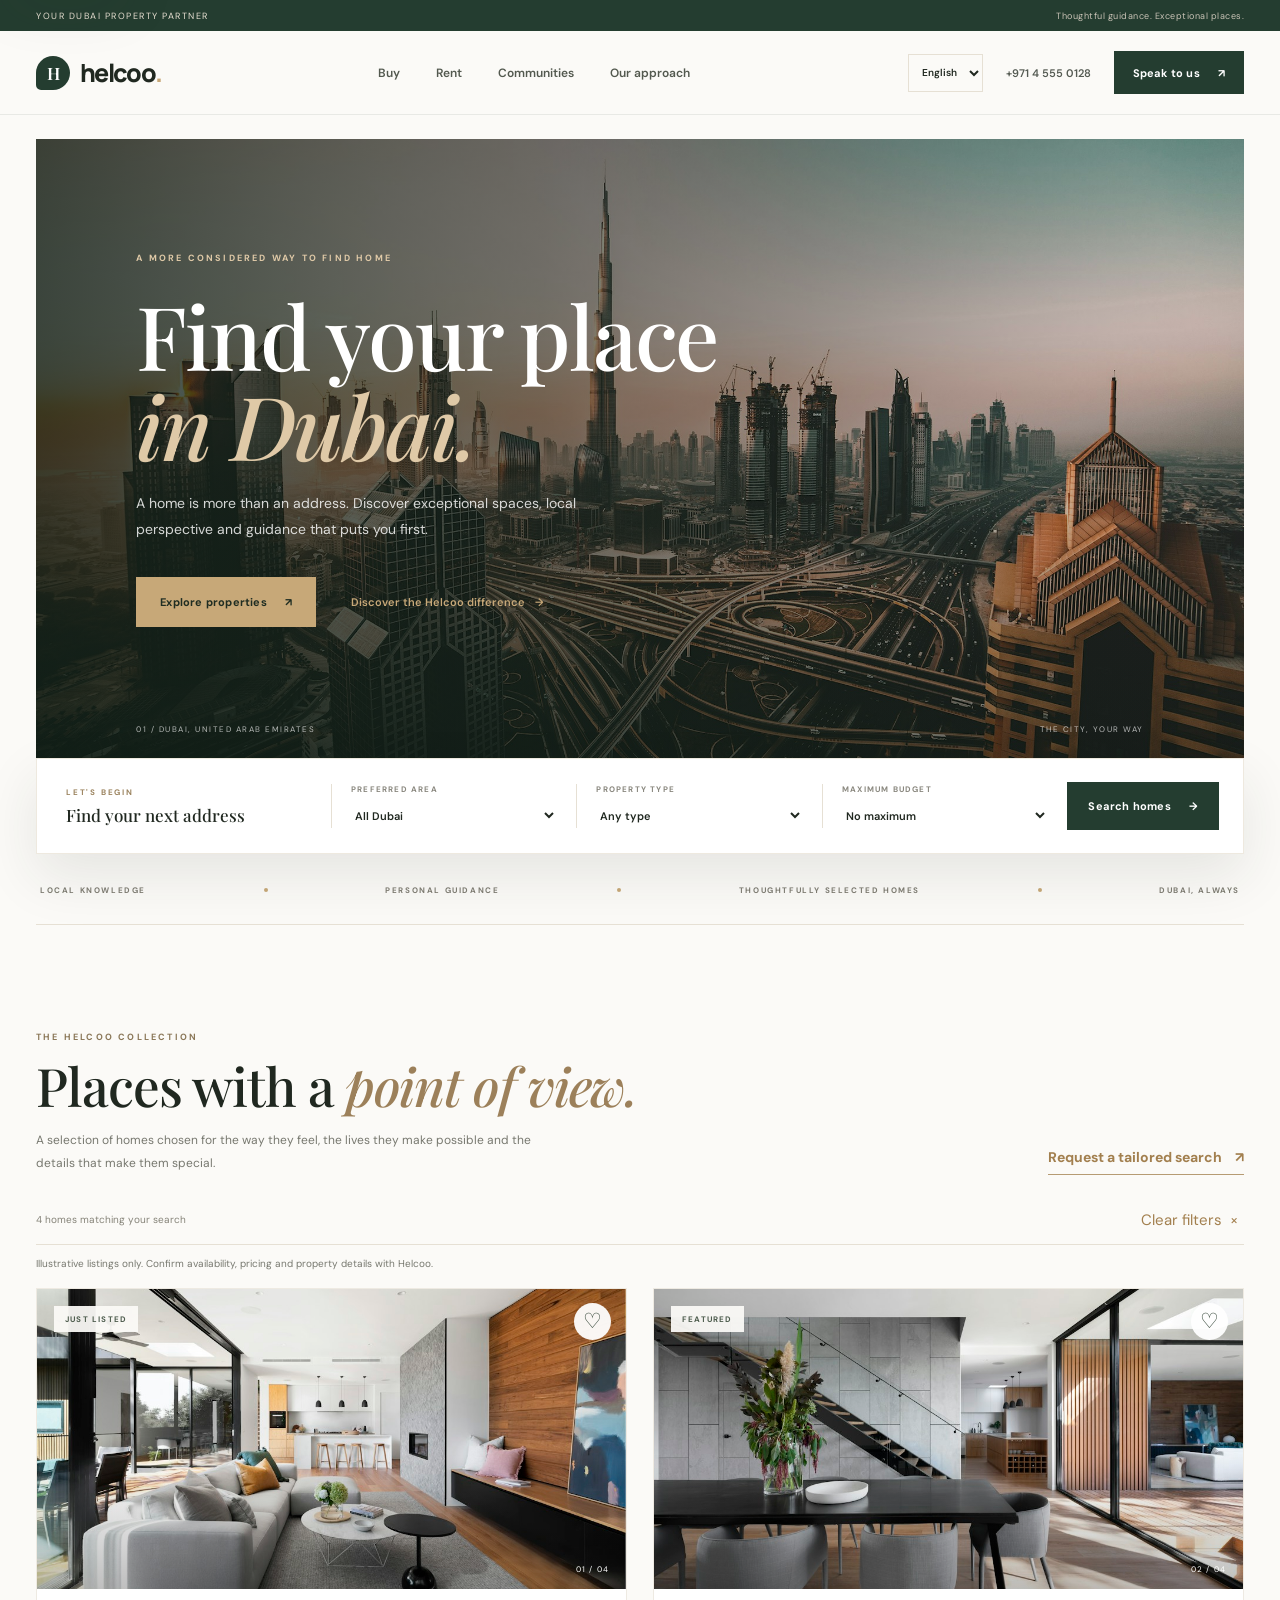
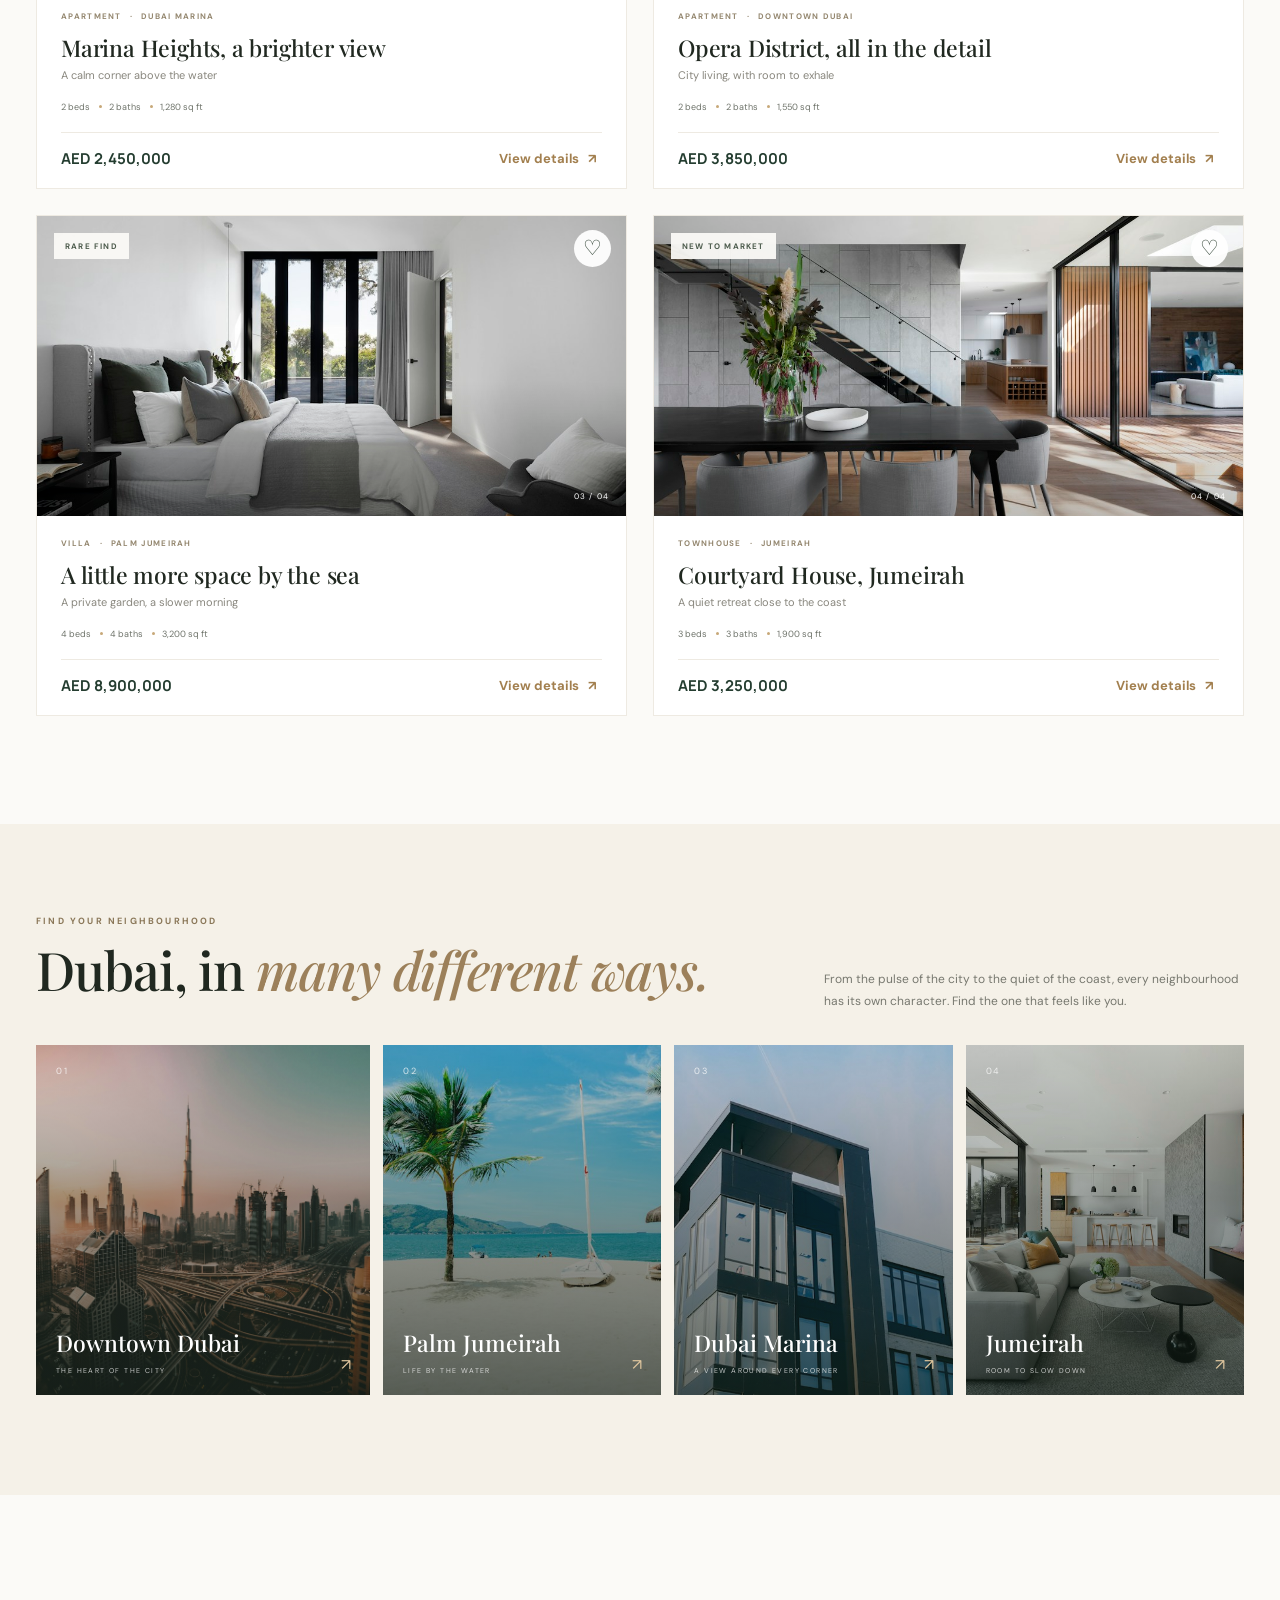
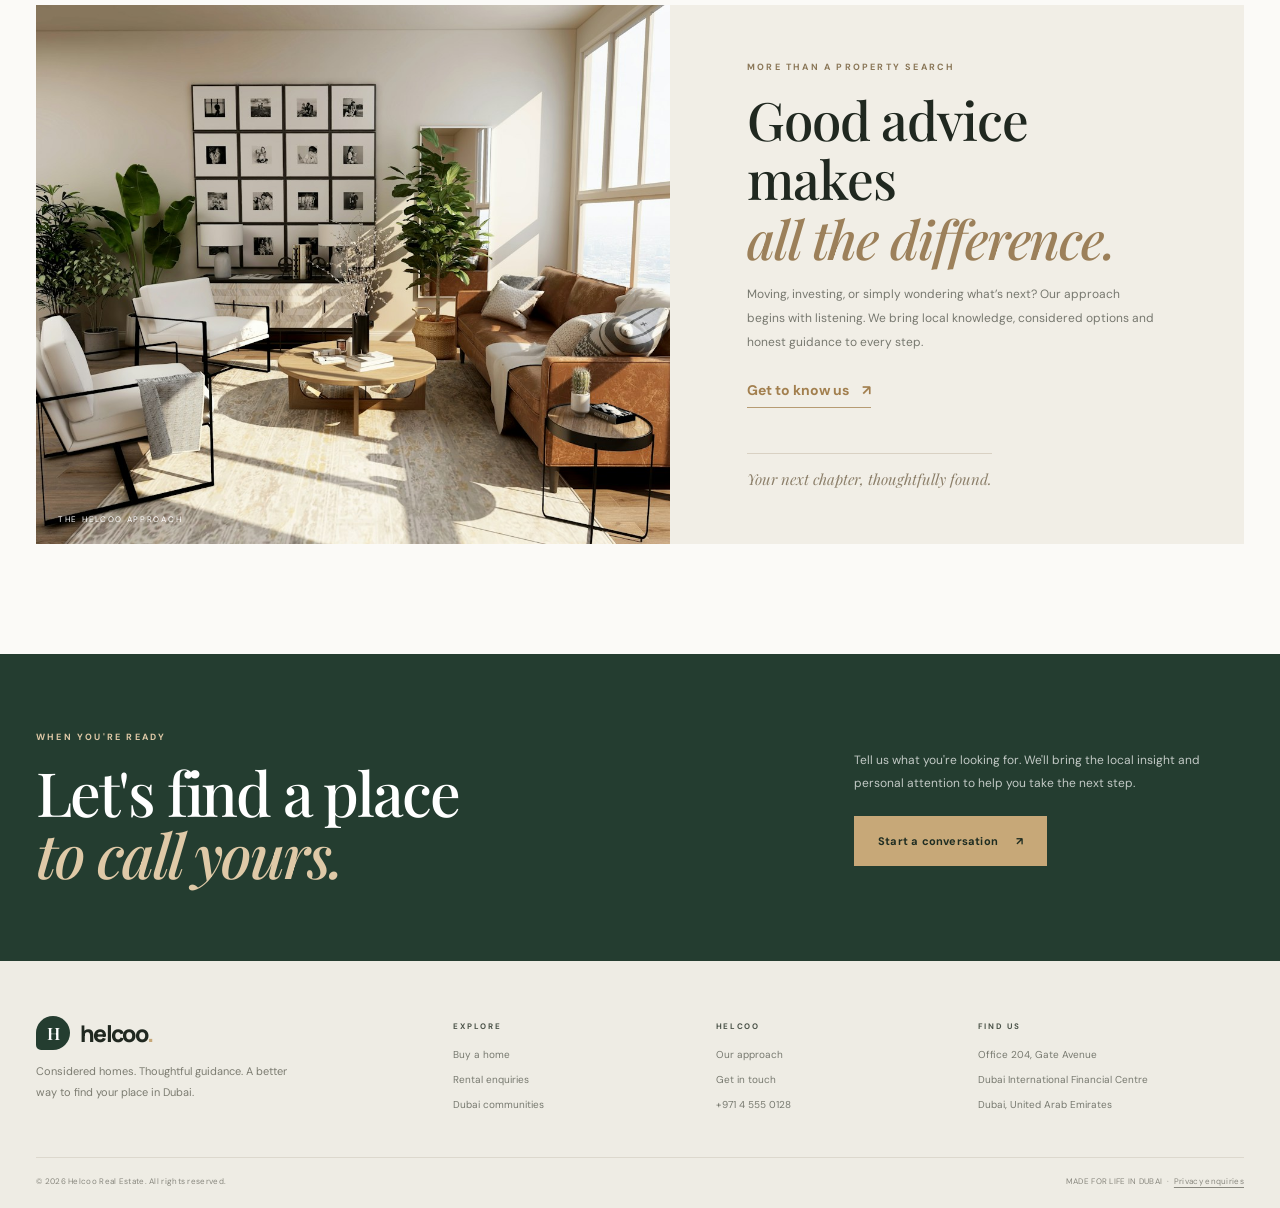
==== commit 64b81278: "Stored picture in locally with different folders and added animations" ====
--- a/index.html
+++ b/index.html
@@ -1,109 +1,293 @@
 <!doctype html>
-<html lang="en">
+<html lang="en" dir="ltr">
+
 <head>
   <meta charset="utf-8">
   <meta name="viewport" content="width=device-width, initial-scale=1">
   <meta name="theme-color" content="#f5f1e8">
-  <meta name="description" content="Discover considered homes and property opportunities across Dubai with Helcoo Real Estate.">
+  <meta name="description" data-i18n-content="metaDescription"
+    content="Discover considered homes and property opportunities across Dubai with Helcoo Real Estate.">
   <meta name="robots" content="index, follow">
   <meta name="referrer" content="strict-origin-when-cross-origin">
-  <title>Helcoo | Considered Dubai Real Estate</title>
+  <title data-i18n-title="pageTitle">Helcoo | Considered Dubai Real Estate</title>
   <meta property="og:type" content="website">
   <meta property="og:locale" content="en_AE">
   <meta property="og:site_name" content="Helcoo">
-  <meta property="og:title" content="Helcoo | Considered Dubai Real Estate">
-  <meta property="og:description" content="Find a home that feels like yours. Explore considered properties across Dubai with Helcoo.">
-  <meta property="og:image" content="https://images.unsplash.com/photo-1512453979798-5ea266f8880c?auto=format&fit=crop&w=1200&h=630&q=85">
+  <meta property="og:title" content="Helcoo | Considered Dubai Real Estate" data-i18n-content="metaTitle">
+  <meta property="og:description" data-i18n-content="metaDescription"
+    content="Find a home that feels like yours. Explore considered properties across Dubai with Helcoo.">
+  <meta property="og:image"
+    content="https://images.unsplash.com/photo-1512453979798-5ea266f8880c?auto=format&fit=crop&w=1200&h=630&q=85">
   <link rel="preconnect" href="https://fonts.googleapis.com">
   <link rel="preconnect" href="https://fonts.gstatic.com" crossorigin>
-  <link href="https://fonts.googleapis.com/css2?family=DM+Sans:wght@400;500;600;700&family=Manrope:wght@400;500;600;700;800&family=Playfair+Display:ital,wght@0,500;0,600;1,500&display=swap" rel="stylesheet">
+  <link
+    href="https://fonts.googleapis.com/css2?family=DM+Sans:wght@400;500;600;700&family=Manrope:wght@400;500;600;700;800&family=Noto+Sans+Arabic:wght@400;500;600;700;800&family=Playfair+Display:ital,wght@0,500;0,600;1,500&display=swap"
+    rel="stylesheet">
   <link rel="stylesheet" href="styles.css">
   <script src="script.js" defer></script>
 </head>
+
 <body>
-  <a class="skip-link" href="#main-content">Skip to content</a>
-  <div class="announcement"><span>YOUR DUBAI PROPERTY PARTNER</span><span>Thoughtful guidance. Exceptional places.</span></div>
+  <a class="skip-link" href="#main-content" data-i18n="skipLink">Skip to content</a>
+  <div class="announcement"><span data-i18n="announcementTitle">YOUR DUBAI PROPERTY PARTNER</span><span data-i18n="announcementText">Thoughtful guidance. Exceptional
+      places.</span></div>
   <header class="site-header">
     <div class="wrap nav-shell">
-      <a class="brand" href="#home" aria-label="Helcoo home"><span class="brand-mark">H</span><span>helcoo<span class="brand-period">.</span></span></a>
-      <button class="menu-toggle" type="button" aria-label="Open navigation" aria-expanded="false" aria-controls="primary-nav"><span></span><span></span></button>
-      <nav class="nav-links" id="primary-nav" aria-label="Main navigation">
-        <a href="#properties">Buy</a>
-        <a href="mailto:hello@helcoo.ae?subject=Rental%20enquiry">Rent</a>
-        <a href="#areas">Communities</a>
-        <a href="#about">Our approach</a>
+      <a class="brand" href="#home" aria-label="Helcoo home" data-i18n-aria-label="brandLabel"><span class="brand-mark">H</span><span>helcoo<span
+            class="brand-period">.</span></span></a>
+      <button class="menu-toggle" type="button" aria-label="Open navigation" data-i18n-aria-label="openNavigation" aria-expanded="false"
+        aria-controls="primary-nav"><span></span><span></span></button>
+      <nav class="nav-links" id="primary-nav" aria-label="Main navigation" data-i18n-aria-label="mainNavigation">
+        <a href="#properties" data-i18n="navBuy">Buy</a>
+        <a href="mailto:hello@helcoo.ae?subject=Rental%20enquiry" data-i18n="navRent">Rent</a>
+        <a href="#areas" data-i18n="navCommunities">Communities</a>
+        <a href="#about" data-i18n="navApproach">Our approach</a>
       </nav>
-      <div class="nav-actions"><a class="nav-phone" href="tel:+97145550128">+971 4 555 0128</a><a class="button button-dark button-small" href="mailto:hello@helcoo.ae?subject=Property%20enquiry">Speak to us <span aria-hidden="true">↗</span></a></div>
+      <div class="nav-actions"><label class="language-control"><span class="visually-hidden"
+            data-i18n="languageLabel">Language</span><select id="language-select" aria-label="Language"
+            data-i18n-aria-label="languageLabel"><option value="en">English</option><option value="ar">العربية</option></select></label><a class="nav-phone" href="tel:+97145550128">+971 4 555 0128</a><a
+          class="button button-dark button-small" href="mailto:hello@helcoo.ae?subject=Property%20enquiry"><span data-i18n="speakToUs">Speak to us</span>
+          <span aria-hidden="true">↗</span></a></div>
     </div>
   </header>
 
   <main id="main-content" tabindex="-1">
     <section class="hero wrap" id="home" aria-labelledby="hero-title">
-      <div class="hero-image" role="img" aria-label="Dubai skyline at golden hour"></div>
+      <div class="hero-image" role="img" aria-label="Dubai skyline at golden hour" data-i18n-aria-label="heroImage"></div>
       <div class="hero-shade"></div>
       <div class="hero-content">
-        <p class="eyebrow eyebrow-light">A MORE CONSIDERED WAY TO FIND HOME</p>
-        <h1 id="hero-title">Find your place<br><em>in Dubai.</em></h1>
-        <p class="hero-copy">A home is more than an address. Discover exceptional spaces, local perspective and guidance that puts you first.</p>
-        <div class="hero-actions"><a class="button button-gold" href="#properties">Explore properties <span aria-hidden="true">↗</span></a><a class="hero-text-link" href="#about">Discover the Helcoo difference <span aria-hidden="true">→</span></a></div>
-      </div>
-      <div class="hero-caption"><span>01 / DUBAI, UNITED ARAB EMIRATES</span><span>THE CITY, YOUR WAY</span></div>
-    </section>
-
-    <section class="search-section wrap" aria-label="Find a property">
+        <p class="eyebrow eyebrow-light" data-i18n="heroEyebrow">A MORE CONSIDERED WAY TO FIND HOME</p>
+        <h1 id="hero-title"><span data-i18n="heroTitle">Find your place</span><br><em data-i18n="heroTitleAccent">in Dubai.</em></h1>
+        <p class="hero-copy" data-i18n="heroCopy">A home is more than an address. Discover exceptional spaces, local perspective and guidance
+          that puts you first.</p>
+        <div class="hero-actions"><a class="button button-gold" href="#properties"><span data-i18n="exploreProperties">Explore properties</span> <span
+              aria-hidden="true">↗</span></a><a class="hero-text-link" href="#about"><span data-i18n="heroAboutLink">Discover the Helcoo difference</span>
+            <span aria-hidden="true">→</span></a></div>
+      </div>
+      <div class="hero-caption"><span data-i18n="heroCaptionLocation">01 / DUBAI, UNITED ARAB EMIRATES</span><span data-i18n="heroCaptionCity">THE CITY, YOUR WAY</span></div>
+    </section>
+
+    <section class="search-section wrap" aria-label="Find a property" data-i18n-aria-label="searchLabel">
       <form class="search-panel" id="search-form">
-        <div class="search-intro"><span class="search-kicker">LET'S BEGIN</span><strong>Find your next address</strong></div>
-        <div class="field"><label for="location">Preferred area</label><select id="location" name="location"><option value="all">All Dubai</option><option value="Dubai Marina">Dubai Marina</option><option value="Downtown Dubai">Downtown Dubai</option><option value="Palm Jumeirah">Palm Jumeirah</option><option value="Jumeirah">Jumeirah</option></select></div>
-        <div class="field"><label for="type">Property type</label><select id="type" name="type"><option value="all">Any type</option><option value="Apartment">Apartment</option><option value="Villa">Villa</option><option value="Townhouse">Townhouse</option></select></div>
-        <div class="field"><label for="budget">Maximum budget</label><select id="budget" name="budget"><option value="all">No maximum</option><option value="2000000">AED 2 million</option><option value="4000000">AED 4 million</option><option value="6000000">AED 6 million</option><option value="10000000">AED 10 million</option></select></div>
-        <button class="button button-dark search-button" type="submit">Search homes <span aria-hidden="true">→</span></button>
+        <div class="search-intro"><span class="search-kicker" data-i18n="searchKicker">LET'S BEGIN</span><strong data-i18n="searchTitle">Find your next address</strong>
+        </div>
+        <div class="field"><label for="location" data-i18n="areaLabel">Preferred area</label><select id="location" name="location">
+            <option value="all" data-i18n="allDubai">All Dubai</option>
+            <option value="Dubai Marina" data-i18n="areaDubaiMarina">Dubai Marina</option>
+            <option value="Downtown Dubai" data-i18n="areaDowntown">Downtown Dubai</option>
+            <option value="Palm Jumeirah" data-i18n="areaPalm">Palm Jumeirah</option>
+            <option value="Jumeirah" data-i18n="areaJumeirah">Jumeirah</option>
+          </select></div>
+        <div class="field"><label for="type" data-i18n="typeLabel">Property type</label><select id="type" name="type">
+            <option value="all" data-i18n="anyType">Any type</option>
+            <option value="Apartment" data-i18n="apartment">Apartment</option>
+            <option value="Villa" data-i18n="villa">Villa</option>
+            <option value="Townhouse" data-i18n="townhouse">Townhouse</option>
+          </select></div>
+        <div class="field"><label for="budget" data-i18n="budgetLabel">Maximum budget</label><select id="budget" name="budget">
+            <option value="all" data-i18n="noMaximum">No maximum</option>
+            <option value="2000000" data-i18n="budget2m">AED 2 million</option>
+            <option value="4000000" data-i18n="budget4m">AED 4 million</option>
+            <option value="6000000" data-i18n="budget6m">AED 6 million</option>
+            <option value="10000000" data-i18n="budget10m">AED 10 million</option>
+          </select></div>
+        <button class="button button-dark search-button" type="submit"><span data-i18n="searchHomes">Search homes</span> <span
+            aria-hidden="true">→</span></button>
       </form>
     </section>
 
-    <section class="intro-strip wrap" aria-label="Helcoo service promise"><span>LOCAL KNOWLEDGE</span><i></i><span>PERSONAL GUIDANCE</span><i></i><span>THOUGHTFULLY SELECTED HOMES</span><i></i><span>DUBAI, ALWAYS</span></section>
+    <section class="intro-strip wrap" aria-label="Helcoo service promise" data-i18n-aria-label="servicePromise"><span data-i18n="localKnowledge">LOCAL KNOWLEDGE</span><i></i><span data-i18n="personalGuidance">PERSONAL GUIDANCE</span><i></i><span data-i18n="selectedHomes">THOUGHTFULLY SELECTED HOMES</span><i></i><span data-i18n="dubaiAlways">DUBAI, ALWAYS</span></section>
 
     <section class="section wrap" id="properties">
-      <div class="section-heading"><div><p class="eyebrow">THE HELCOO COLLECTION</p><h2>Places with a <em>point of view.</em></h2><p class="section-description">A selection of homes chosen for the way they feel, the lives they make possible and the details that make them special.</p></div><a class="underlined-link" href="mailto:hello@helcoo.ae?subject=Property%20search">Request a tailored search <span>↗</span></a></div>
-      <div class="results-toolbar"><p id="results-count" aria-live="polite">A selection of 4 homes</p><button class="reset-filters" id="reset-filters" type="button">Clear filters <span aria-hidden="true">×</span></button></div>
-      <p class="listing-disclaimer">Illustrative listings only. Confirm availability, pricing and property details with Helcoo.</p>
+      <div class="section-heading">
+        <div>
+          <p class="eyebrow" data-i18n="collectionEyebrow">THE HELCOO COLLECTION</p>
+          <h2><span data-i18n="collectionTitle">Places with a</span> <em data-i18n="collectionTitleAccent">point of view.</em></h2>
+          <p class="section-description" data-i18n="collectionCopy">A selection of homes chosen for the way they feel, the lives they make possible
+            and the details that make them special.</p>
+        </div><a class="underlined-link" href="mailto:hello@helcoo.ae?subject=Property%20search"><span data-i18n="tailoredSearch">Request a tailored search</span> <span>↗</span></a>
+      </div>
+      <div class="results-toolbar">
+        <p id="results-count" aria-live="polite">A selection of 4 homes</p><button class="reset-filters"
+          id="reset-filters" type="button"><span data-i18n="clearFilters">Clear filters</span> <span aria-hidden="true">×</span></button>
+      </div>
+      <p class="listing-disclaimer" data-i18n="listingDisclaimer">Illustrative listings only. Confirm availability, pricing and property details with
+        Helcoo.</p>
       <div class="property-grid" id="property-grid">
-        <article class="property-card" data-location="Dubai Marina" data-type="Apartment" data-price="2450000" data-title="Marina Heights, a brighter view" data-beds="2" data-baths="2" data-size="1,280" data-description="A light-filled apartment with a calm outlook over the water and the energy of Dubai Marina close by.">
-          <div class="property-image"><img src="https://images.unsplash.com/photo-1600607687939-ce8a6c25118c?auto=format&fit=crop&w=1000&q=85" alt="Bright, contemporary apartment interior" width="1000" height="667" loading="lazy" decoding="async"><span class="property-tag">JUST LISTED</span><button class="heart" type="button" aria-label="Save Marina Heights apartment" aria-pressed="false">♡</button><span class="image-index">01 / 04</span></div>
-          <div class="property-info"><div class="property-location"><span>APARTMENT</span><span aria-hidden="true">·</span><span>DUBAI MARINA</span></div><h3>Marina Heights, a brighter view</h3><p class="property-sub">A calm corner above the water</p><div class="property-meta"><span>2 beds</span><span>2 baths</span><span>1,280 sq ft</span></div><div class="property-bottom"><span class="price">AED 2,450,000</span><button class="details-button" type="button" aria-label="View details for Marina Heights, a brighter view">View details <span aria-hidden="true">↗</span></button></div></div>
-        </article>
-        <article class="property-card" data-location="Downtown Dubai" data-type="Apartment" data-price="3850000" data-title="Opera District, all in the detail" data-beds="2" data-baths="2" data-size="1,550" data-description="A refined city residence in the heart of Downtown Dubai, with generous living spaces and an address close to the city's landmarks.">
-          <div class="property-image"><img src="https://images.unsplash.com/photo-1600607687920-4e2a09cf159d?auto=format&fit=crop&w=1000&q=85" alt="Elegant modern apartment living space" width="1000" height="667" loading="lazy" decoding="async"><span class="property-tag">FEATURED</span><button class="heart" type="button" aria-label="Save Opera District apartment" aria-pressed="false">♡</button><span class="image-index">02 / 04</span></div>
-          <div class="property-info"><div class="property-location"><span>APARTMENT</span><span aria-hidden="true">·</span><span>DOWNTOWN DUBAI</span></div><h3>Opera District, all in the detail</h3><p class="property-sub">City living, with room to exhale</p><div class="property-meta"><span>2 beds</span><span>2 baths</span><span>1,550 sq ft</span></div><div class="property-bottom"><span class="price">AED 3,850,000</span><button class="details-button" type="button" aria-label="View details for Opera District, all in the detail">View details <span aria-hidden="true">↗</span></button></div></div>
-        </article>
-        <article class="property-card" data-location="Palm Jumeirah" data-type="Villa" data-price="8900000" data-title="A little more space by the sea" data-beds="4" data-baths="4" data-size="3,200" data-description="A spacious villa-inspired retreat with room to unwind, entertain and enjoy a slower pace by the sea.">
-          <div class="property-image"><img src="https://images.unsplash.com/photo-1600607687644-c7171b42498f?auto=format&fit=crop&w=1000&q=85" alt="Luxury villa interior with natural finishes" width="1000" height="667" loading="lazy" decoding="async"><span class="property-tag">RARE FIND</span><button class="heart" type="button" aria-label="Save Palm Jumeirah villa" aria-pressed="false">♡</button><span class="image-index">03 / 04</span></div>
-          <div class="property-info"><div class="property-location"><span>VILLA</span><span aria-hidden="true">·</span><span>PALM JUMEIRAH</span></div><h3>A little more space by the sea</h3><p class="property-sub">A private garden, a slower morning</p><div class="property-meta"><span>4 beds</span><span>4 baths</span><span>3,200 sq ft</span></div><div class="property-bottom"><span class="price">AED 8,900,000</span><button class="details-button" type="button" aria-label="View details for A little more space by the sea">View details <span aria-hidden="true">↗</span></button></div></div>
-        </article>
-        <article class="property-card" data-location="Jumeirah" data-type="Townhouse" data-price="3250000" data-title="Courtyard House, Jumeirah" data-beds="3" data-baths="3" data-size="1,900" data-description="A welcoming townhouse with a quiet, residential feel, a private courtyard and the coast within easy reach.">
-          <div class="property-image"><img src="https://images.unsplash.com/photo-1600607687920-4e2a09cf159d?auto=format&fit=crop&w=1000&q=85" alt="Warm contemporary townhouse interior" width="1000" height="667" loading="lazy" decoding="async"><span class="property-tag">NEW TO MARKET</span><button class="heart" type="button" aria-label="Save Jumeirah townhouse" aria-pressed="false">♡</button><span class="image-index">04 / 04</span></div>
-          <div class="property-info"><div class="property-location"><span>TOWNHOUSE</span><span aria-hidden="true">·</span><span>JUMEIRAH</span></div><h3>Courtyard House, Jumeirah</h3><p class="property-sub">A quiet retreat close to the coast</p><div class="property-meta"><span>3 beds</span><span>3 baths</span><span>1,900 sq ft</span></div><div class="property-bottom"><span class="price">AED 3,250,000</span><button class="details-button" type="button" aria-label="View details for Courtyard House, Jumeirah">View details <span aria-hidden="true">↗</span></button></div></div>
-        </article>
-      </div>
-      <div class="empty-state" id="empty-state" hidden><span class="empty-icon">⌕</span><h3>No matching homes just yet</h3><p>Try another area or budget, or let our team help you find the right property.</p><a class="button button-dark" href="mailto:hello@helcoo.ae?subject=Tailored%20property%20search">Ask Helcoo to help</a></div>
-    </section>
-
-    <section class="areas-section" id="areas"><div class="wrap"><div class="section-heading area-heading"><div><p class="eyebrow">FIND YOUR NEIGHBOURHOOD</p><h2>Dubai, in <em>many different ways.</em></h2></div><p class="section-description">From the pulse of the city to the quiet of the coast, every neighbourhood has its own character. Find the one that feels like you.</p></div>
-      <div class="area-grid">
-        <button class="area-card area-downtown" type="button" data-area="Downtown Dubai"><span class="area-number">01</span><span class="area-copy"><strong>Downtown Dubai</strong><small>THE HEART OF THE CITY</small></span><span class="area-arrow">↗</span></button>
-        <button class="area-card area-palm" type="button" data-area="Palm Jumeirah"><span class="area-number">02</span><span class="area-copy"><strong>Palm Jumeirah</strong><small>LIFE BY THE WATER</small></span><span class="area-arrow">↗</span></button>
-        <button class="area-card area-marina" type="button" data-area="Dubai Marina"><span class="area-number">03</span><span class="area-copy"><strong>Dubai Marina</strong><small>A VIEW AROUND EVERY CORNER</small></span><span class="area-arrow">↗</span></button>
-        <button class="area-card area-jumeirah" type="button" data-area="Jumeirah"><span class="area-number">04</span><span class="area-copy"><strong>Jumeirah</strong><small>ROOM TO SLOW DOWN</small></span><span class="area-arrow">↗</span></button>
-      </div>
-    </div></section>
-
-    <section class="editorial-section wrap" id="about"><div class="editorial-image" role="img" aria-label="Warm, sunlit contemporary living room"><span>THE HELCOO APPROACH</span></div><div class="editorial-copy"><p class="eyebrow">MORE THAN A PROPERTY SEARCH</p><h2>Good advice makes<br><em>all the difference.</em></h2><p>Moving, investing, or simply wondering what’s next? Our approach begins with listening. We bring local knowledge, considered options and honest guidance to every step.</p><a class="underlined-link" href="mailto:hello@helcoo.ae?subject=Meet%20Helcoo">Get to know us <span>↗</span></a><div class="editorial-signature">Your next chapter, thoughtfully found.</div></div></section>
-
-    <section class="contact-band"><div class="wrap contact-inner"><div><p class="eyebrow eyebrow-light">WHEN YOU'RE READY</p><h2>Let's find a place<br><em>to call yours.</em></h2></div><div class="contact-side"><p>Tell us what you're looking for. We'll bring the local insight and personal attention to help you take the next step.</p><a class="button button-gold" href="mailto:hello@helcoo.ae?subject=Start%20a%20property%20conversation">Start a conversation <span>↗</span></a></div></div></section>
+        <article class="property-card" data-location="Dubai Marina" data-type="Apartment" data-price="2450000"
+          data-title="Marina Heights, a brighter view" data-title-ar="مارينا هايتس، إطلالة أكثر إشراقًا" data-beds="2" data-baths="2" data-size="1,280"
+          data-description="A light-filled apartment with a calm outlook over the water and the energy of Dubai Marina close by." data-description-ar="شقة مشرقة بإطلالة هادئة على المياه، وعلى مقربة من أجواء دبي مارينا النابضة بالحياة.">
+          <div class="property-image"><img
+              src="assets/images/properties/property-1.jpg"
+              alt="Bright, contemporary apartment interior" data-i18n-alt="marinaImageAlt" width="1000" height="667" loading="lazy"
+              decoding="async"><span class="property-tag" data-i18n="justListed">JUST LISTED</span><button class="heart" type="button"
+              aria-label="Save Marina Heights apartment" data-i18n-aria-label="saveMarina" aria-pressed="false">♡</button><span class="image-index">01 /
+              04</span></div>
+          <div class="property-info">
+            <div class="property-location"><span data-i18n="apartmentCaps">APARTMENT</span><span aria-hidden="true">·</span><span data-i18n="areaDubaiMarinaCaps">DUBAI MARINA</span></div>
+            <h3 data-i18n="marinaTitle">Marina Heights, a brighter view</h3>
+            <p class="property-sub" data-i18n="marinaSubtitle">A calm corner above the water</p>
+            <div class="property-meta"><span data-stat="beds">2 beds</span><span data-stat="baths">2 baths</span><span data-stat="size">1,280 sq ft</span></div>
+            <div class="property-bottom"><span class="price">AED 2,450,000</span><button class="details-button"
+                type="button" aria-label="View details for Marina Heights, a brighter view" data-i18n-aria-label="viewMarina"><span data-i18n="viewDetails">View details</span> <span
+                  aria-hidden="true">↗</span></button></div>
+          </div>
+        </article>
+        <article class="property-card" data-location="Downtown Dubai" data-type="Apartment" data-price="3850000"
+          data-title="Opera District, all in the detail" data-title-ar="حي الأوبرا، أناقة في كل التفاصيل" data-beds="2" data-baths="2" data-size="1,550"
+          data-description="A refined city residence in the heart of Downtown Dubai, with generous living spaces and an address close to the city's landmarks." data-description-ar="مسكن راقٍ في قلب داون تاون دبي، بمساحات رحبة وموقع قريب من أبرز معالم المدينة.">
+          <div class="property-image"><img
+              src="assets/images/properties/property-2.jpg"
+              alt="Elegant modern apartment living space" data-i18n-alt="downtownImageAlt" width="1000" height="667" loading="lazy"
+              decoding="async"><span class="property-tag" data-i18n="featured">FEATURED</span><button class="heart" type="button"
+              aria-label="Save Opera District apartment" data-i18n-aria-label="saveDowntown" aria-pressed="false">♡</button><span class="image-index">02 /
+              04</span></div>
+          <div class="property-info">
+            <div class="property-location"><span data-i18n="apartmentCaps">APARTMENT</span><span aria-hidden="true">·</span><span data-i18n="areaDowntownCaps">DOWNTOWN DUBAI</span></div>
+            <h3 data-i18n="downtownTitle">Opera District, all in the detail</h3>
+            <p class="property-sub" data-i18n="downtownSubtitle">City living, with room to exhale</p>
+            <div class="property-meta"><span data-stat="beds">2 beds</span><span data-stat="baths">2 baths</span><span data-stat="size">1,550 sq ft</span></div>
+            <div class="property-bottom"><span class="price">AED 3,850,000</span><button class="details-button"
+                type="button" aria-label="View details for Opera District, all in the detail" data-i18n-aria-label="viewDowntown"><span data-i18n="viewDetails">View details</span> <span
+                  aria-hidden="true">↗</span></button></div>
+          </div>
+        </article>
+        <article class="property-card" data-location="Palm Jumeirah" data-type="Villa" data-price="8900000"
+          data-title="A little more space by the sea" data-title-ar="مساحة أوسع قليلًا بجانب البحر" data-beds="4" data-baths="4" data-size="3,200"
+          data-description="A spacious villa-inspired retreat with room to unwind, entertain and enjoy a slower pace by the sea." data-description-ar="ملاذ واسع بطابع الفيلا، يوفر مساحة للاسترخاء واستقبال الضيوف والاستمتاع بإيقاع حياة أكثر هدوءًا بجانب البحر.">
+          <div class="property-image"><img
+              src="assets/images/properties/property-3.jpg"
+              alt="Luxury villa interior with natural finishes" data-i18n-alt="palmImageAlt" width="1000" height="667" loading="lazy"
+              decoding="async"><span class="property-tag" data-i18n="rareFind">RARE FIND</span><button class="heart" type="button"
+              aria-label="Save Palm Jumeirah villa" data-i18n-aria-label="savePalm" aria-pressed="false">♡</button><span class="image-index">03 /
+              04</span></div>
+          <div class="property-info">
+            <div class="property-location"><span data-i18n="villaCaps">VILLA</span><span aria-hidden="true">·</span><span data-i18n="areaPalmCaps">PALM JUMEIRAH</span>
+            </div>
+            <h3 data-i18n="palmTitle">A little more space by the sea</h3>
+            <p class="property-sub" data-i18n="palmSubtitle">A private garden, a slower morning</p>
+            <div class="property-meta"><span data-stat="beds">4 beds</span><span data-stat="baths">4 baths</span><span data-stat="size">3,200 sq ft</span></div>
+            <div class="property-bottom"><span class="price">AED 8,900,000</span><button class="details-button"
+                type="button" aria-label="View details for A little more space by the sea" data-i18n-aria-label="viewPalm"><span data-i18n="viewDetails">View details</span> <span
+                  aria-hidden="true">↗</span></button></div>
+          </div>
+        </article>
+        <article class="property-card" data-location="Jumeirah" data-type="Townhouse" data-price="3250000"
+          data-title="Courtyard House, Jumeirah" data-title-ar="منزل الفناء، جميرا" data-beds="3" data-baths="3" data-size="1,900"
+          data-description="A welcoming townhouse with a quiet, residential feel, a private courtyard and the coast within easy reach." data-description-ar="منزل تاون هاوس بأجواء سكنية هادئة وفناء خاص، وعلى مسافة قريبة من الساحل.">
+          <div class="property-image"><img
+              src="assets/images/properties/property-2.jpg"
+              alt="Warm contemporary townhouse interior" data-i18n-alt="jumeirahImageAlt" width="1000" height="667" loading="lazy" decoding="async"><span
+              class="property-tag" data-i18n="newToMarket">NEW TO MARKET</span><button class="heart" type="button"
+              aria-label="Save Jumeirah townhouse" data-i18n-aria-label="saveJumeirah" aria-pressed="false">♡</button><span class="image-index">04 /
+              04</span></div>
+          <div class="property-info">
+            <div class="property-location"><span data-i18n="townhouseCaps">TOWNHOUSE</span><span aria-hidden="true">·</span><span data-i18n="areaJumeirahCaps">JUMEIRAH</span>
+            </div>
+            <h3 data-i18n="jumeirahTitle">Courtyard House, Jumeirah</h3>
+            <p class="property-sub" data-i18n="jumeirahSubtitle">A quiet retreat close to the coast</p>
+            <div class="property-meta"><span data-stat="beds">3 beds</span><span data-stat="baths">3 baths</span><span data-stat="size">1,900 sq ft</span></div>
+            <div class="property-bottom"><span class="price">AED 3,250,000</span><button class="details-button"
+                type="button" aria-label="View details for Courtyard House, Jumeirah" data-i18n-aria-label="viewJumeirah"><span data-i18n="viewDetails">View details</span> <span
+                  aria-hidden="true">↗</span></button></div>
+          </div>
+        </article>
+      </div>
+      <div class="empty-state" id="empty-state" hidden><span class="empty-icon">⌕</span>
+        <h3 data-i18n="emptyTitle">No matching homes just yet</h3>
+        <p data-i18n="emptyCopy">Try another area or budget, or let our team help you find the right property.</p><a
+          class="button button-dark" href="mailto:hello@helcoo.ae?subject=Tailored%20property%20search" data-i18n="emptyLink">Ask Helcoo to help</a>
+      </div>
+    </section>
+
+    <section class="areas-section" id="areas">
+      <div class="wrap">
+        <div class="section-heading area-heading">
+          <div>
+            <p class="eyebrow" data-i18n="areasEyebrow">FIND YOUR NEIGHBOURHOOD</p>
+            <h2><span data-i18n="areasTitle">Dubai, in</span> <em data-i18n="areasTitleAccent">many different ways.</em></h2>
+          </div>
+          <p class="section-description" data-i18n="areasCopy">From the pulse of the city to the quiet of the coast, every neighbourhood has
+            its own character. Find the one that feels like you.</p>
+        </div>
+        <div class="area-grid">
+          <button class="area-card area-downtown" type="button" data-area="Downtown Dubai"><span
+              class="area-number">01</span><span class="area-copy"><strong data-i18n="areaDowntown">Downtown Dubai</strong><small data-i18n="downtownTagline">THE HEART OF THE CITY</small></span><span class="area-arrow">↗</span></button>
+          <button class="area-card area-palm" type="button" data-area="Palm Jumeirah"><span
+              class="area-number">02</span><span class="area-copy"><strong data-i18n="areaPalm">Palm Jumeirah</strong><small data-i18n="palmTagline">LIFE BY THE WATER</small></span><span class="area-arrow">↗</span></button>
+          <button class="area-card area-marina" type="button" data-area="Dubai Marina"><span
+              class="area-number">03</span><span class="area-copy"><strong data-i18n="areaDubaiMarina">Dubai Marina</strong><small data-i18n="marinaTagline">A VIEW AROUND EVERY CORNER</small></span><span class="area-arrow">↗</span></button>
+          <button class="area-card area-jumeirah" type="button" data-area="Jumeirah"><span
+              class="area-number">04</span><span class="area-copy"><strong data-i18n="areaJumeirah">Jumeirah</strong><small data-i18n="jumeirahTagline">ROOM TO SLOW DOWN</small></span><span class="area-arrow">↗</span></button>
+        </div>
+      </div>
+    </section>
+
+    <section class="editorial-section wrap" id="about">
+      <div class="editorial-image" role="img" aria-label="Warm, sunlit contemporary living room" data-i18n-aria-label="editorialImage"><span data-i18n="editorialImageCaption">THE HELCOO
+          APPROACH</span></div>
+      <div class="editorial-copy">
+        <p class="eyebrow" data-i18n="editorialEyebrow">MORE THAN A PROPERTY SEARCH</p>
+        <h2><span data-i18n="editorialTitle">Good advice makes</span><br><em data-i18n="editorialTitleAccent">all the difference.</em></h2>
+        <p data-i18n="editorialCopy">Moving, investing, or simply wondering what’s next? Our approach begins with listening. We bring local
+          knowledge, considered options and honest guidance to every step.</p><a class="underlined-link"
+          href="mailto:hello@helcoo.ae?subject=Meet%20Helcoo"><span data-i18n="getToKnow">Get to know us</span> <span>↗</span></a>
+        <div class="editorial-signature" data-i18n="editorialSignature">Your next chapter, thoughtfully found.</div>
+      </div>
+    </section>
+
+    <section class="contact-band">
+      <div class="wrap contact-inner">
+        <div>
+          <p class="eyebrow eyebrow-light" data-i18n="contactEyebrow">WHEN YOU'RE READY</p>
+          <h2><span data-i18n="contactTitle">Let's find a place</span><br><em data-i18n="contactTitleAccent">to call yours.</em></h2>
+        </div>
+        <div class="contact-side">
+          <p data-i18n="contactCopy">Tell us what you're looking for. We'll bring the local insight and personal attention to help you take the
+            next step.</p><a class="button button-gold"
+            href="mailto:hello@helcoo.ae?subject=Start%20a%20property%20conversation"><span data-i18n="startConversation">Start a conversation</span>
+            <span>↗</span></a>
+        </div>
+      </div>
+    </section>
   </main>
 
-  <footer class="site-footer"><div class="wrap"><div class="footer-main"><div class="footer-brand"><a class="brand brand-footer" href="#home"><span class="brand-mark">H</span><span>helcoo<span class="brand-period">.</span></span></a><p>Considered homes. Thoughtful guidance. A better way to find your place in Dubai.</p></div><div class="footer-col"><h4>EXPLORE</h4><a href="#properties">Buy a home</a><a href="mailto:hello@helcoo.ae?subject=Rental%20enquiry">Rental enquiries</a><a href="#areas">Dubai communities</a></div><div class="footer-col"><h4>HELCOO</h4><a href="#about">Our approach</a><a href="mailto:hello@helcoo.ae">Get in touch</a><a href="tel:+97145550128">+971 4 555 0128</a></div><div class="footer-col"><h4>FIND US</h4><span>Office 204, Gate Avenue</span><span>Dubai International Financial Centre</span><span>Dubai, United Arab Emirates</span></div></div><div class="footer-bottom"><span>© <span id="year"></span> Helcoo Real Estate. All rights reserved.</span><span>MADE FOR LIFE IN DUBAI&nbsp; · &nbsp;<a href="mailto:hello@helcoo.ae?subject=Privacy%20enquiry">Privacy enquiries</a></span></div></div></footer>
-
-  <dialog class="property-dialog" id="property-dialog" aria-labelledby="dialog-title" aria-describedby="dialog-description"><button class="dialog-close" type="button" aria-label="Close property details">×</button><p class="eyebrow">A CLOSER LOOK</p><h2 id="dialog-title"></h2><p class="dialog-location" id="dialog-location"></p><p class="dialog-description" id="dialog-description"></p><div class="dialog-stats" id="dialog-stats"></div><p class="dialog-price" id="dialog-price"></p><a class="button button-dark" id="dialog-enquire" href="mailto:hello@helcoo.ae">Enquire about this home <span aria-hidden="true">↗</span></a></dialog>
+  <footer class="site-footer">
+    <div class="wrap">
+      <div class="footer-main">
+        <div class="footer-brand"><a class="brand brand-footer" href="#home"><span
+              class="brand-mark">H</span><span>helcoo<span class="brand-period">.</span></span></a>
+          <p data-i18n="footerBrandCopy">Considered homes. Thoughtful guidance. A better way to find your place in Dubai.</p>
+        </div>
+        <div class="footer-col">
+          <h4 data-i18n="footerExplore">EXPLORE</h4><a href="#properties" data-i18n="footerBuy">Buy a home</a><a
+            href="mailto:hello@helcoo.ae?subject=Rental%20enquiry" data-i18n="footerRent">Rental enquiries</a><a href="#areas" data-i18n="footerCommunities">Dubai communities</a>
+        </div>
+        <div class="footer-col">
+          <h4>HELCOO</h4><a href="#about" data-i18n="footerApproach">Our approach</a><a href="mailto:hello@helcoo.ae" data-i18n="footerContact">Get in touch</a><a
+            href="tel:+97145550128">+971 4 555 0128</a>
+        </div>
+        <div class="footer-col">
+          <h4 data-i18n="footerFindUs">FIND US</h4><span data-i18n="officeAddress">Office 204, Gate Avenue</span><span data-i18n="officeArea">Dubai International Financial Centre</span><span data-i18n="officeCity">Dubai, United Arab Emirates</span>
+        </div>
+      </div>
+      <div class="footer-bottom"><span>© <span id="year"></span> <span data-i18n="copyright">Helcoo Real Estate. All rights reserved.</span></span><span data-i18n="footerMotto">MADE FOR LIFE IN DUBAI&nbsp; · &nbsp;<a
+            href="mailto:hello@helcoo.ae?subject=Privacy%20enquiry" data-i18n="privacyLink">Privacy enquiries</a></span></div>
+    </div>
+  </footer>
+
+  <dialog class="property-dialog" id="property-dialog" aria-labelledby="dialog-title"
+    aria-describedby="dialog-description"><button class="dialog-close" type="button"
+      aria-label="Close property details" data-i18n-aria-label="closeDetails">×</button>
+    <p class="eyebrow" data-i18n="closerLook">A CLOSER LOOK</p>
+    <h2 id="dialog-title"></h2>
+    <p class="dialog-location" id="dialog-location"></p>
+    <p class="dialog-description" id="dialog-description"></p>
+    <div class="dialog-stats" id="dialog-stats"></div>
+    <p class="dialog-price" id="dialog-price"></p><a class="button button-dark" id="dialog-enquire"
+      href="mailto:hello@helcoo.ae"><span data-i18n="enquireHome">Enquire about this home</span> <span aria-hidden="true">↗</span></a>
+  </dialog>
   <div class="toast" id="toast" role="status" aria-live="polite"></div>
 </body>
-</html>
+
+</html>
--- a/styles.css
+++ b/styles.css
@@ -1,10 +1,1656 @@
-:root{--ink:#202820;--muted:#77786f;--green:#243d30;--green-2:#365342;--gold:#c7a878;--cream:#f5f1e8;--paper:#fbfaf7;--line:#e6e0d4;--serif:"Playfair Display",Georgia,serif;--sans:"DM Sans",sans-serif;--display:"Manrope",sans-serif;--shadow:0 22px 55px rgba(35,48,38,.10)}
-*{box-sizing:border-box}html{scroll-behavior:smooth;scroll-padding-top:95px}body{margin:0;background:var(--paper);color:var(--ink);font-family:var(--sans);-webkit-font-smoothing:antialiased}body.dialog-open{overflow:hidden}a{color:inherit;text-decoration:none}button,input,select{font:inherit}button,a{-webkit-tap-highlight-color:transparent}button{color:inherit}.wrap{width:min(1280px,calc(100% - 72px));margin-inline:auto}.announcement{height:31px;padding:0 36px;display:flex;align-items:center;justify-content:space-between;background:var(--green);color:#e9e1d3;font-size:9px;letter-spacing:1.5px}.announcement span:last-child{color:#c9c3b6;letter-spacing:.5px}.site-header{position:sticky;top:0;z-index:20;background:rgba(251,250,247,.94);backdrop-filter:blur(14px);border-bottom:1px solid rgba(36,61,48,.09)}.nav-shell{height:83px;display:flex;align-items:center;justify-content:space-between;gap:34px}.brand{display:inline-flex;align-items:center;gap:10px;font:800 25px var(--display);letter-spacing:-1.7px}.brand-mark{width:34px;height:34px;display:grid;place-items:center;border-radius:50% 50% 50% 5px;background:var(--green);color:#fff;font:600 17px var(--serif);letter-spacing:0}.brand-period{color:var(--gold)}.nav-links{display:flex;align-items:center;gap:36px;color:#53594f;font-size:12px;font-weight:600}.nav-links a,.footer-col a{transition:color .2s}.nav-links a:hover,.footer-col a:hover{color:#a17f4f}.nav-actions{display:flex;align-items:center;gap:23px;font-size:11px;font-weight:600}.nav-phone{color:#555b53}.button{display:inline-flex;align-items:center;justify-content:center;gap:18px;min-height:50px;padding:0 23px;border:1px solid transparent;font-size:11px;font-weight:700;letter-spacing:.2px;transition:transform .2s,background .2s,border-color .2s;cursor:pointer}.button:hover{transform:translateY(-2px)}.button-dark{background:var(--green);color:#fff}.button-dark:hover{background:#172c21}.button-gold{background:var(--gold);color:#1f2d22}.button-gold:hover{background:#d4b88e}.button-small{min-height:43px;padding:0 18px}.menu-toggle{display:none}.hero{height:620px;position:relative;margin-top:24px;overflow:hidden;background:#536457;color:#fff}.hero-image,.hero-shade{position:absolute;inset:0}.hero-image{background:url("https://images.unsplash.com/photo-1512453979798-5ea266f8880c?auto=format&fit=crop&w=2200&q=90") center 49%/cover;transform:scale(1.015)}.hero-shade{background:linear-gradient(90deg,rgba(16,31,23,.82) 0%,rgba(16,31,23,.58) 42%,rgba(16,31,23,.06) 100%),linear-gradient(0deg,rgba(14,25,19,.42),transparent 48%)}.hero-content{position:relative;z-index:1;padding:112px 8.3% 60px;max-width:800px}.eyebrow{margin:0;color:#8a7758;font-size:9px;font-weight:700;letter-spacing:2.2px;line-height:1.6}.eyebrow-light{color:#dfc9a7}.hero h1,.contact-band h2{margin:25px 0 20px;font:500 clamp(56px,7vw,88px)/1.02 var(--serif);letter-spacing:-2.2px}.hero h1 em,.section-heading h2 em,.editorial-copy h2 em,.contact-band h2 em{font-weight:500;color:#dfc9a7}.hero-copy{max-width:445px;margin:0;color:rgba(255,255,255,.82);font-size:14px;line-height:1.9}.hero-actions{display:flex;align-items:center;gap:28px;margin-top:34px}.hero-text-link{font-size:11px;font-weight:600;color:#f0e9dd}.hero-text-link span{margin-left:7px;color:var(--gold)}.hero-caption{position:absolute;left:8.3%;right:8.3%;bottom:25px;display:flex;justify-content:space-between;color:rgba(255,255,255,.68);font-size:8px;letter-spacing:1.5px}.search-section{position:relative;z-index:2;margin-top:-1px}.search-panel{display:grid;grid-template-columns:1.1fr 1fr 1fr 1fr auto;align-items:center;gap:0;padding:23px 24px;background:#fff;box-shadow:var(--shadow);border:1px solid #eee9df}.search-intro{display:flex;flex-direction:column;gap:7px;padding:0 20px 0 5px}.search-kicker{font-size:8px;font-weight:700;letter-spacing:1.8px;color:#9b835e}.search-intro strong{font:500 17px var(--serif)}.field{min-width:0;padding:0 19px;border-left:1px solid var(--line)}.field label{display:block;margin-bottom:9px;color:#89877e;font-size:8px;font-weight:700;letter-spacing:1.2px;text-transform:uppercase}.field select{width:100%;min-height:25px;padding:0 18px 0 0;border:0;outline:0;color:var(--ink);background:#fff;font-size:11px;font-weight:600;cursor:pointer}.field select:focus-visible{outline:2px solid var(--gold);outline-offset:4px}.search-button{min-height:48px;padding:0 20px;white-space:nowrap}.intro-strip{display:flex;align-items:center;justify-content:space-between;gap:18px;padding:31px 4px 29px;border-bottom:1px solid var(--line);color:#7f7d73;font-size:8px;font-weight:700;letter-spacing:1.6px}.intro-strip i{width:4px;height:4px;border-radius:50%;background:var(--gold)}.section{padding-top:105px;padding-bottom:108px}.section-heading{display:flex;justify-content:space-between;align-items:end;gap:35px;margin-bottom:34px}.section-heading h2,.editorial-copy h2{margin:12px 0 13px;font:500 clamp(36px,4.3vw,53px)/1.13 var(--serif);letter-spacing:-1.1px}.section-heading h2 em,.editorial-copy h2 em{color:#9c805a}.section-description{max-width:500px;margin:0;color:var(--muted);font-size:12px;line-height:1.9}.underlined-link{display:inline-flex;align-items:center;gap:13px;padding-bottom:8px;border-bottom:1px solid #b69b73;color:var(--green);font-size:10px;font-weight:700;white-space:nowrap}.underlined-link span{color:#a27f4e;font-size:14px}.results-toolbar{display:flex;justify-content:space-between;align-items:center;margin-bottom:15px;padding-bottom:13px;border-bottom:1px solid var(--line)}.results-toolbar p{margin:0;color:#858378;font-size:10px}.reset-filters{border:0;background:transparent;color:#7c796f;font-size:10px;cursor:pointer}.reset-filters span{padding-left:5px;color:#a27f4e;font-size:15px}.property-grid{display:grid;grid-template-columns:repeat(2,minmax(0,1fr));gap:26px}.property-card{min-width:0;background:#fff;border:1px solid #eeeae2;transition:transform .25s,box-shadow .25s}.property-card:hover{transform:translateY(-4px);box-shadow:0 20px 45px rgba(34,48,38,.09)}.property-card[hidden]{display:none}.property-image{height:300px;position:relative;overflow:hidden;background:#e6e1d7}.property-image img{width:100%;height:100%;display:block;object-fit:cover;transition:transform .6s}.property-card:hover .property-image img{transform:scale(1.035)}.property-image:after{content:"";position:absolute;inset:55% 0 0;background:linear-gradient(0deg,rgba(0,0,0,.25),transparent);pointer-events:none}.property-tag{position:absolute;top:17px;left:17px;z-index:1;padding:8px 11px;background:rgba(251,250,247,.94);color:#4c5b4c;font-size:8px;font-weight:700;letter-spacing:1.2px}.heart{position:absolute;z-index:2;top:14px;right:15px;width:37px;height:37px;display:grid;place-items:center;border:0;border-radius:50%;background:rgba(255,255,255,.94);color:#344638;font-size:21px;cursor:pointer;transition:color .2s,transform .2s}.heart:hover{transform:scale(1.06)}.heart[aria-pressed=true]{color:#b24f48}.image-index{position:absolute;z-index:1;right:17px;bottom:15px;color:#fff;font-size:8px;letter-spacing:1.2px}.property-info{padding:22px 24px 19px}.property-location{display:flex;gap:8px;color:#94876f;font-size:8px;font-weight:700;letter-spacing:1.3px}.property-info h3{margin:11px 0 5px;font:500 23px var(--serif);letter-spacing:-.2px}.property-sub{margin:0;color:#89877e;font-size:11px}.property-meta{display:flex;gap:19px;margin-top:19px;color:#6f746b;font-size:9px}.property-meta span+span{position:relative}.property-meta span+span:before{content:"";position:absolute;left:-10px;top:4px;width:3px;height:3px;border-radius:50%;background:#c7a878}.property-bottom{display:flex;justify-content:space-between;align-items:center;gap:15px;margin-top:19px;padding-top:15px;border-top:1px solid #eeeae2}.price{color:var(--green);font:700 15px var(--display)}.details-button{border:0;background:transparent;color:#7e765f;font-size:9px;font-weight:700;cursor:pointer}.details-button span{margin-left:7px;color:#a27f4e;font-size:13px}.empty-state{padding:55px 20px;text-align:center;background:#fff;border:1px dashed #d8d0c2}.empty-state[hidden]{display:none}.empty-icon{color:#b89b70;font-size:34px}.empty-state h3{margin:10px 0;font:500 27px var(--serif)}.empty-state p{margin:0 auto 22px;color:var(--muted);font-size:12px}.areas-section{padding:90px 0 100px;background:var(--cream)}.area-heading{margin-bottom:32px}.area-heading .section-description{max-width:420px}.area-grid{display:grid;grid-template-columns:1.2fr 1fr 1fr 1fr;gap:13px}.area-card{height:350px;position:relative;display:flex;flex-direction:column;justify-content:space-between;align-items:flex-start;padding:20px;text-align:left;border:0;overflow:hidden;background-position:center;background-size:cover;color:#fff;cursor:pointer}.area-card:before{content:"";position:absolute;inset:0;background:linear-gradient(180deg,rgba(17,30,22,.15),rgba(17,30,22,.68));transition:background .25s}.area-card:hover:before{background:linear-gradient(180deg,rgba(17,30,22,.05),rgba(17,30,22,.82))}.area-card>*{position:relative}.area-downtown{background-image:url("https://images.unsplash.com/photo-1512453979798-5ea266f8880c?auto=format&fit=crop&w=900&q=85")}.area-palm{background-image:url("https://images.unsplash.com/photo-1519046904884-53103b34b206?auto=format&fit=crop&w=800&q=85")}.area-marina{background-image:url("https://images.unsplash.com/photo-1515263487990-61b07816b324?auto=format&fit=crop&w=800&q=85")}.area-jumeirah{background-image:url("https://images.unsplash.com/photo-1600607687939-ce8a6c25118c?auto=format&fit=crop&w=800&q=85")}.area-number{font-size:9px;letter-spacing:1.5px;color:rgba(255,255,255,.76)}.area-copy{display:flex;flex-direction:column;gap:8px}.area-copy strong{font:500 23px var(--serif)}.area-copy small{font-size:7px;letter-spacing:1.4px;color:rgba(255,255,255,.75)}.area-arrow{position:absolute;right:19px;bottom:20px;font-size:16px;color:#e0c69e}.editorial-section{display:grid;grid-template-columns:1.05fr .95fr;align-items:stretch;padding-top:110px;padding-bottom:110px}.editorial-image{min-height:470px;position:relative;background:url("https://images.unsplash.com/photo-1600210492486-724fe5c67fb0?auto=format&fit=crop&w=1200&q=90") center/cover}.editorial-image span{position:absolute;left:22px;bottom:20px;color:#fff;font-size:8px;letter-spacing:1.7px}.editorial-copy{display:flex;flex-direction:column;align-items:flex-start;justify-content:center;padding:55px clamp(35px,6vw,85px);background:#f1eee6}.editorial-copy h2{margin-top:15px}.editorial-copy>p:not(.eyebrow){max-width:410px;margin:0 0 27px;color:var(--muted);font-size:12px;line-height:2}.editorial-signature{margin-top:45px;padding-top:15px;border-top:1px solid #d9d1c3;color:#8d806b;font:italic 15px var(--serif)}.contact-band{padding:76px 0;background:var(--green);color:#fff}.contact-inner{display:flex;align-items:center;justify-content:space-between;gap:60px}.contact-band h2{margin:16px 0 0;font-size:clamp(43px,5vw,61px)}.contact-side{max-width:390px}.contact-side p{margin:0 0 22px;color:rgba(255,255,255,.72);font-size:12px;line-height:1.9}.site-footer{padding:55px 0 22px;background:#eeece4}.footer-main{display:grid;grid-template-columns:1.7fr 1fr 1fr 1.2fr;gap:40px;padding-bottom:43px}.brand-footer{font-size:23px}.footer-brand p{max-width:270px;color:#7c7c71;font-size:11px;line-height:1.9}.footer-col{display:flex;flex-direction:column;align-items:flex-start;gap:12px;color:#77796f;font-size:10px}.footer-col h4{margin:5px 0 5px;color:#4b5349;font-size:8px;letter-spacing:1.7px}.footer-bottom{display:flex;justify-content:space-between;gap:18px;padding-top:18px;border-top:1px solid #dcd8cd;color:#88877e;font-size:8px;letter-spacing:.3px}.footer-bottom a{text-decoration:underline;text-underline-offset:3px}.toast{position:fixed;right:24px;bottom:24px;z-index:50;max-width:calc(100vw - 48px);padding:14px 19px;background:var(--green);color:#fff;box-shadow:var(--shadow);font-size:11px;opacity:0;transform:translateY(12px);pointer-events:none;transition:opacity .2s,transform .2s}.toast.show{opacity:1;transform:translateY(0)}.property-dialog{width:min(540px,calc(100% - 32px));padding:42px;border:0;background:var(--paper);color:var(--ink);box-shadow:0 30px 100px rgba(0,0,0,.3)}.property-dialog::backdrop{background:rgba(14,24,18,.68);backdrop-filter:blur(4px)}.dialog-close{position:absolute;top:12px;right:16px;width:34px;height:34px;border:0;background:transparent;color:#5c655b;font-size:26px;cursor:pointer}.property-dialog h2{margin:13px 0 7px;font:500 34px/1.15 var(--serif)}.dialog-location{color:#927b58;font-size:9px;font-weight:700;letter-spacing:1.2px}.dialog-description{margin:22px 0;color:#77786f;font-size:12px;line-height:1.9}.dialog-stats{display:flex;gap:17px;padding:16px 0;border-top:1px solid var(--line);border-bottom:1px solid var(--line);color:#6d7269;font-size:10px}.dialog-price{margin:20px 0;color:var(--green);font:700 20px var(--display)}
-@media(max-width:1000px){.wrap{width:calc(100% - 48px)}.nav-shell{gap:20px}.nav-links{gap:22px}.nav-phone{display:none}.search-panel{grid-template-columns:1fr 1fr 1fr}.search-intro{grid-column:1/-1;padding:0 0 14px}.field:first-of-type{border-left:0;padding-left:0}.search-button{grid-column:1/-1;margin-top:13px}.area-grid{grid-template-columns:repeat(2,1fr)}.area-card{height:290px}.area-card:first-child{height:290px}}
-@media(max-width:650px){.announcement{padding:0 16px;font-size:7px;letter-spacing:1px}.announcement span:last-child{display:none}.wrap{width:calc(100% - 32px)}.nav-shell{height:70px;gap:10px}.brand{font-size:23px}.brand-mark{width:31px;height:31px}.menu-toggle{display:flex;flex-direction:column;gap:5px;order:3;width:35px;height:35px;align-items:center;justify-content:center;border:0;background:transparent;cursor:pointer}.menu-toggle span{width:20px;height:1px;background:var(--ink);transition:transform .2s}.menu-toggle[aria-expanded=true] span:first-child{transform:translateY(3px) rotate(45deg)}.menu-toggle[aria-expanded=true] span:last-child{transform:translateY(-3px) rotate(-45deg)}.nav-links{display:none;position:absolute;top:70px;left:0;right:0;flex-direction:column;align-items:stretch;gap:0;padding:10px 24px 17px;background:var(--paper);border-bottom:1px solid var(--line);box-shadow:0 15px 25px rgba(0,0,0,.06)}.nav-links.open{display:flex}.nav-links a{padding:13px 0;border-bottom:1px solid #eeeae2}.nav-links a:last-child{border-bottom:0}.nav-actions{margin-left:auto}.nav-actions .button{min-height:38px;padding:0 12px;font-size:9px}.hero{height:610px;margin-top:14px;width:calc(100% - 20px)}.hero-image{background-position:59% center}.hero-shade{background:linear-gradient(90deg,rgba(16,31,23,.8),rgba(16,31,23,.28)),linear-gradient(0deg,rgba(14,25,19,.42),transparent 58%)}.hero-content{padding:83px 25px 45px}.hero h1{font-size:59px}.hero-copy{max-width:340px;font-size:12px}.hero-actions{align-items:flex-start;flex-direction:column;gap:19px;margin-top:26px}.hero-caption{left:25px;right:25px;bottom:18px;font-size:7px}.search-section{margin-top:0}.search-panel{grid-template-columns:1fr 1fr;gap:16px 8px;padding:18px}.search-intro{grid-column:1/-1;padding:0 0 4px}.field{padding:0 7px;border-left:0}.field:nth-of-type(2){border-left:1px solid var(--line)}.field select{font-size:10px}.search-button{grid-column:1/-1;margin-top:0}.intro-strip{justify-content:center;flex-wrap:wrap;gap:10px 13px;padding:22px 0;font-size:7px}.intro-strip i{width:3px;height:3px}.section{padding-top:70px;padding-bottom:75px}.section-heading{align-items:flex-start;flex-direction:column;gap:19px}.section-heading h2,.editorial-copy h2{font-size:39px}.section-description{font-size:11px}.results-toolbar{margin-top:25px}.property-grid{grid-template-columns:1fr;gap:18px}.property-image{height:245px}.property-info{padding:19px}.property-info h3{font-size:21px}.areas-section{padding:68px 0 72px}.area-grid{gap:9px}.area-card,.area-card:first-child{height:215px;padding:13px}.area-copy strong{font-size:18px}.area-copy small{font-size:6px;letter-spacing:1px}.editorial-section{grid-template-columns:1fr;padding-top:70px;padding-bottom:70px}.editorial-image{min-height:290px}.editorial-copy{padding:38px 25px}.editorial-signature{margin-top:30px}.contact-band{padding:58px 0}.contact-inner{align-items:flex-start;flex-direction:column;gap:25px}.contact-band h2{font-size:49px}.contact-side p{font-size:11px}.footer-main{grid-template-columns:1fr 1fr;gap:28px 18px}.footer-brand{grid-column:1/-1}.footer-bottom{flex-direction:column;gap:10px;font-size:7px}.property-dialog{padding:35px 24px}.property-dialog h2{font-size:29px}}
-@media(max-width:370px){.hero h1{font-size:52px}.nav-actions .button{padding:0 9px}.area-card,.area-card:first-child{height:185px}.area-copy strong{font-size:16px}.property-meta{gap:14px}}
-@media(prefers-reduced-motion:reduce){*,*::before,*::after{scroll-behavior:auto!important;transition-duration:.01ms!important;animation-duration:.01ms!important}}
-.skip-link{position:fixed;top:8px;left:8px;z-index:100;padding:12px 16px;transform:translateY(-160%);background:var(--paper);color:var(--green);box-shadow:var(--shadow);font-size:12px;font-weight:700}
-.skip-link:focus{transform:translateY(0)}
-:focus-visible{outline:2px solid #9a7746;outline-offset:4px}
-.listing-disclaimer{margin:-4px 0 16px;color:#77786f;font-size:10px;line-height:1.6}
+:root {
+  --ink: #202820;
+  --muted: #77786f;
+  --green: #243d30;
+  --green-2: #365342;
+  --gold: #c7a878;
+  --cream: #f5f1e8;
+  --paper: #fbfaf7;
+  --line: #e6e0d4;
+  --serif: "Playfair Display", Georgia, serif;
+  --sans: "DM Sans", sans-serif;
+  --display: "Manrope", sans-serif;
+  --shadow: 0 22px 55px rgba(35, 48, 38, .10)
+}
+
+* {
+  box-sizing: border-box
+}
+
+html {
+  scroll-behavior: smooth;
+  scroll-padding-top: 95px
+}
+
+body {
+  margin: 0;
+  background: var(--paper);
+  color: var(--ink);
+  font-family: var(--sans);
+  -webkit-font-smoothing: antialiased
+}
+
+body.dialog-open {
+  overflow: hidden
+}
+
+a {
+  color: inherit;
+  text-decoration: none
+}
+
+button,
+input,
+select {
+  font: inherit
+}
+
+button,
+a {
+  -webkit-tap-highlight-color: transparent
+}
+
+button {
+  color: inherit
+}
+
+.wrap {
+  width: min(1280px, calc(100% - 72px));
+  margin-inline: auto
+}
+
+.announcement {
+  height: 31px;
+  padding: 0 36px;
+  display: flex;
+  align-items: center;
+  justify-content: space-between;
+  background: var(--green);
+  color: #e9e1d3;
+  font-size: 9px;
+  letter-spacing: 1.5px
+}
+
+.announcement span:last-child {
+  color: #c9c3b6;
+  letter-spacing: .5px
+}
+
+.site-header {
+  position: sticky;
+  top: 0;
+  z-index: 20;
+  background: rgba(251, 250, 247, .94);
+  backdrop-filter: blur(14px);
+  border-bottom: 1px solid rgba(36, 61, 48, .09)
+}
+
+.nav-shell {
+  height: 83px;
+  display: flex;
+  align-items: center;
+  justify-content: space-between;
+  gap: 34px
+}
+
+.brand {
+  display: inline-flex;
+  align-items: center;
+  gap: 10px;
+  font: 800 25px var(--display);
+  letter-spacing: -1.7px
+}
+
+.brand-mark {
+  width: 34px;
+  height: 34px;
+  display: grid;
+  place-items: center;
+  border-radius: 50% 50% 50% 5px;
+  background: var(--green);
+  color: #fff;
+  font: 600 17px var(--serif);
+  letter-spacing: 0
+}
+
+.brand-period {
+  color: var(--gold)
+}
+
+.nav-links {
+  display: flex;
+  align-items: center;
+  gap: 36px;
+  color: #53594f;
+  font-size: 12px;
+  font-weight: 600
+}
+
+.nav-links a,
+.footer-col a {
+  transition: color .2s
+}
+
+.nav-links a:hover,
+.footer-col a:hover {
+  color: #a17f4f
+}
+
+.nav-actions {
+  display: flex;
+  align-items: center;
+  gap: 23px;
+  font-size: 11px;
+  font-weight: 600
+}
+
+.nav-phone {
+  color: #555b53
+}
+
+.button {
+  display: inline-flex;
+  align-items: center;
+  justify-content: center;
+  gap: 18px;
+  min-height: 50px;
+  padding: 0 23px;
+  border: 1px solid transparent;
+  font-size: 11px;
+  font-weight: 700;
+  letter-spacing: .2px;
+  transition: transform .2s, background .2s, border-color .2s;
+  cursor: pointer
+}
+
+.button:hover {
+  transform: translateY(-2px)
+}
+
+.button-dark {
+  background: var(--green);
+  color: #fff
+}
+
+.button-dark:hover {
+  background: #172c21
+}
+
+.button-gold {
+  background: var(--gold);
+  color: #1f2d22
+}
+
+.button-gold:hover {
+  background: #d4b88e
+}
+
+.button-small {
+  min-height: 43px;
+  padding: 0 18px
+}
+
+.menu-toggle {
+  display: none
+}
+
+.hero {
+  height: 620px;
+  position: relative;
+  margin-top: 24px;
+  overflow: hidden;
+  background: #536457;
+  color: #fff
+}
+
+.hero-image,
+.hero-shade {
+  position: absolute;
+  inset: 0
+}
+
+.hero-image {
+  background: url("assets/images/hero/dubai-skyline.jpg") center 49%/cover;
+  transform: scale(1.015)
+}
+
+.hero-shade {
+  background: linear-gradient(90deg, rgba(16, 31, 23, .82) 0%, rgba(16, 31, 23, .58) 42%, rgba(16, 31, 23, .06) 100%), linear-gradient(0deg, rgba(14, 25, 19, .42), transparent 48%)
+}
+
+.hero-content {
+  position: relative;
+  z-index: 1;
+  padding: 112px 8.3% 60px;
+  max-width: 800px
+}
+
+.eyebrow {
+  margin: 0;
+  color: #8a7758;
+  font-size: 9px;
+  font-weight: 700;
+  letter-spacing: 2.2px;
+  line-height: 1.6
+}
+
+.eyebrow-light {
+  color: #dfc9a7
+}
+
+.hero h1,
+.contact-band h2 {
+  margin: 25px 0 20px;
+  font: 500 clamp(56px, 7vw, 88px)/1.02 var(--serif);
+  letter-spacing: -2.2px
+}
+
+.hero h1 em,
+.section-heading h2 em,
+.editorial-copy h2 em,
+.contact-band h2 em {
+  font-weight: 500;
+  color: #dfc9a7
+}
+
+.hero-copy {
+  max-width: 445px;
+  margin: 0;
+  color: rgba(255, 255, 255, .82);
+  font-size: 14px;
+  line-height: 1.9
+}
+
+.hero-actions {
+  display: flex;
+  align-items: center;
+  gap: 28px;
+  margin-top: 34px
+}
+
+.hero-text-link {
+  font-size: 11px;
+  font-weight: 600;
+  color: #f0e9dd
+}
+
+.hero-text-link span {
+  margin-left: 7px;
+  color: var(--gold)
+}
+
+.hero-caption {
+  position: absolute;
+  left: 8.3%;
+  right: 8.3%;
+  bottom: 25px;
+  display: flex;
+  justify-content: space-between;
+  color: rgba(255, 255, 255, .68);
+  font-size: 8px;
+  letter-spacing: 1.5px
+}
+
+.search-section {
+  position: relative;
+  z-index: 2;
+  margin-top: -1px
+}
+
+.search-panel {
+  display: grid;
+  grid-template-columns: 1.1fr 1fr 1fr 1fr auto;
+  align-items: center;
+  gap: 0;
+  padding: 23px 24px;
+  background: #fff;
+  box-shadow: var(--shadow);
+  border: 1px solid #eee9df
+}
+
+.search-intro {
+  display: flex;
+  flex-direction: column;
+  gap: 7px;
+  padding: 0 20px 0 5px
+}
+
+.search-kicker {
+  font-size: 8px;
+  font-weight: 700;
+  letter-spacing: 1.8px;
+  color: #9b835e
+}
+
+.search-intro strong {
+  font: 500 17px var(--serif)
+}
+
+.field {
+  min-width: 0;
+  padding: 0 19px;
+  border-left: 1px solid var(--line)
+}
+
+.field label {
+  display: block;
+  margin-bottom: 9px;
+  color: #89877e;
+  font-size: 8px;
+  font-weight: 700;
+  letter-spacing: 1.2px;
+  text-transform: uppercase
+}
+
+.field select {
+  width: 100%;
+  min-height: 25px;
+  padding: 0 18px 0 0;
+  border: 0;
+  outline: 0;
+  color: var(--ink);
+  background: #fff;
+  font-size: 11px;
+  font-weight: 600;
+  cursor: pointer
+}
+
+.field select:focus-visible {
+  outline: 2px solid var(--gold);
+  outline-offset: 4px
+}
+
+.search-button {
+  min-height: 48px;
+  padding: 0 20px;
+  white-space: nowrap
+}
+
+.intro-strip {
+  display: flex;
+  align-items: center;
+  justify-content: space-between;
+  gap: 18px;
+  padding: 31px 4px 29px;
+  border-bottom: 1px solid var(--line);
+  color: #7f7d73;
+  font-size: 8px;
+  font-weight: 700;
+  letter-spacing: 1.6px
+}
+
+.intro-strip i {
+  width: 4px;
+  height: 4px;
+  border-radius: 50%;
+  background: var(--gold)
+}
+
+.section {
+  padding-top: 105px;
+  padding-bottom: 108px
+}
+
+.section-heading {
+  display: flex;
+  justify-content: space-between;
+  align-items: end;
+  gap: 35px;
+  margin-bottom: 34px
+}
+
+.section-heading h2,
+.editorial-copy h2 {
+  margin: 12px 0 13px;
+  font: 500 clamp(36px, 4.3vw, 53px)/1.13 var(--serif);
+  letter-spacing: -1.1px
+}
+
+.section-heading h2 em,
+.editorial-copy h2 em {
+  color: #9c805a
+}
+
+.section-description {
+  max-width: 500px;
+  margin: 0;
+  color: var(--muted);
+  font-size: 12px;
+  line-height: 1.9
+}
+
+.underlined-link {
+  display: inline-flex;
+  align-items: center;
+  gap: 13px;
+  padding-bottom: 8px;
+  border-bottom: 1px solid #b69b73;
+  color: var(--green);
+  font-size: 10px;
+  font-weight: 700;
+  white-space: nowrap
+}
+
+.underlined-link span {
+  color: #a27f4e;
+  font-size: 14px
+}
+
+.results-toolbar {
+  display: flex;
+  justify-content: space-between;
+  align-items: center;
+  margin-bottom: 15px;
+  padding-bottom: 13px;
+  border-bottom: 1px solid var(--line)
+}
+
+.results-toolbar p {
+  margin: 0;
+  color: #858378;
+  font-size: 10px
+}
+
+.reset-filters {
+  border: 0;
+  background: transparent;
+  color: #7c796f;
+  font-size: 10px;
+  cursor: pointer
+}
+
+.reset-filters span {
+  padding-left: 5px;
+  color: #a27f4e;
+  font-size: 15px
+}
+
+.property-grid {
+  display: grid;
+  grid-template-columns: repeat(2, minmax(0, 1fr));
+  gap: 26px
+}
+
+.property-card {
+  min-width: 0;
+  background: #fff;
+  border: 1px solid #eeeae2;
+  transition: transform .25s, box-shadow .25s
+}
+
+.property-card:hover {
+  transform: translateY(-4px);
+  box-shadow: 0 20px 45px rgba(34, 48, 38, .09)
+}
+
+.property-card[hidden] {
+  display: none
+}
+
+.property-image {
+  height: 300px;
+  position: relative;
+  overflow: hidden;
+  background: #e6e1d7
+}
+
+.property-image img {
+  width: 100%;
+  height: 100%;
+  display: block;
+  object-fit: cover;
+  transition: transform .6s
+}
+
+.property-card:hover .property-image img {
+  transform: scale(1.035)
+}
+
+.property-image:after {
+  content: "";
+  position: absolute;
+  inset: 55% 0 0;
+  background: linear-gradient(0deg, rgba(0, 0, 0, .25), transparent);
+  pointer-events: none
+}
+
+.property-tag {
+  position: absolute;
+  top: 17px;
+  left: 17px;
+  z-index: 1;
+  padding: 8px 11px;
+  background: rgba(251, 250, 247, .94);
+  color: #4c5b4c;
+  font-size: 8px;
+  font-weight: 700;
+  letter-spacing: 1.2px
+}
+
+.heart {
+  position: absolute;
+  z-index: 2;
+  top: 14px;
+  right: 15px;
+  width: 37px;
+  height: 37px;
+  display: grid;
+  place-items: center;
+  border: 0;
+  border-radius: 50%;
+  background: rgba(255, 255, 255, .94);
+  color: #344638;
+  font-size: 21px;
+  cursor: pointer;
+  transition: color .2s, transform .2s
+}
+
+.heart:hover {
+  transform: scale(1.06)
+}
+
+.heart[aria-pressed=true] {
+  color: #b24f48
+}
+
+.image-index {
+  position: absolute;
+  z-index: 1;
+  right: 17px;
+  bottom: 15px;
+  color: #fff;
+  font-size: 8px;
+  letter-spacing: 1.2px
+}
+
+.property-info {
+  padding: 22px 24px 19px
+}
+
+.property-location {
+  display: flex;
+  gap: 8px;
+  color: #94876f;
+  font-size: 8px;
+  font-weight: 700;
+  letter-spacing: 1.3px
+}
+
+.property-info h3 {
+  margin: 11px 0 5px;
+  font: 500 23px var(--serif);
+  letter-spacing: -.2px
+}
+
+.property-sub {
+  margin: 0;
+  color: #89877e;
+  font-size: 11px
+}
+
+.property-meta {
+  display: flex;
+  gap: 19px;
+  margin-top: 19px;
+  color: #6f746b;
+  font-size: 9px
+}
+
+.property-meta span+span {
+  position: relative
+}
+
+.property-meta span+span:before {
+  content: "";
+  position: absolute;
+  left: -10px;
+  top: 4px;
+  width: 3px;
+  height: 3px;
+  border-radius: 50%;
+  background: #c7a878
+}
+
+.property-bottom {
+  display: flex;
+  justify-content: space-between;
+  align-items: center;
+  gap: 15px;
+  margin-top: 19px;
+  padding-top: 15px;
+  border-top: 1px solid #eeeae2
+}
+
+.price {
+  color: var(--green);
+  font: 700 15px var(--display)
+}
+
+.details-button {
+  border: 0;
+  background: transparent;
+  color: #7e765f;
+  font-size: 9px;
+  font-weight: 700;
+  cursor: pointer
+}
+
+.details-button span {
+  margin-left: 7px;
+  color: #a27f4e;
+  font-size: 13px
+}
+
+.empty-state {
+  padding: 55px 20px;
+  text-align: center;
+  background: #fff;
+  border: 1px dashed #d8d0c2
+}
+
+.empty-state[hidden] {
+  display: none
+}
+
+.empty-icon {
+  color: #b89b70;
+  font-size: 34px
+}
+
+.empty-state h3 {
+  margin: 10px 0;
+  font: 500 27px var(--serif)
+}
+
+.empty-state p {
+  margin: 0 auto 22px;
+  color: var(--muted);
+  font-size: 12px
+}
+
+.areas-section {
+  padding: 90px 0 100px;
+  background: var(--cream)
+}
+
+.area-heading {
+  margin-bottom: 32px
+}
+
+.area-heading .section-description {
+  max-width: 420px
+}
+
+.area-grid {
+  display: grid;
+  grid-template-columns: 1.2fr 1fr 1fr 1fr;
+  gap: 13px
+}
+
+.area-card {
+  height: 350px;
+  position: relative;
+  display: flex;
+  flex-direction: column;
+  justify-content: space-between;
+  align-items: flex-start;
+  padding: 20px;
+  text-align: left;
+  border: 0;
+  overflow: hidden;
+  background-position: center;
+  background-size: cover;
+  color: #fff;
+  cursor: pointer
+}
+
+.area-card:before {
+  content: "";
+  position: absolute;
+  inset: 0;
+  background: linear-gradient(180deg, rgba(17, 30, 22, .15), rgba(17, 30, 22, .68));
+  transition: background .25s
+}
+
+.area-card:hover:before {
+  background: linear-gradient(180deg, rgba(17, 30, 22, .05), rgba(17, 30, 22, .82))
+}
+
+.area-card>* {
+  position: relative
+}
+
+.area-downtown {
+  background-image: url("assets/images/hero/dubai-skyline.jpg")
+}
+
+.area-palm {
+  background-image: url("assets/images/locations/palm-jumeirah.jpg")
+}
+
+.area-marina {
+  background-image: url("assets/images/locations/dubai-marina.jpg")
+}
+
+.area-jumeirah {
+  background-image: url("assets/images/properties/property-1.jpg")
+}
+
+.area-number {
+  font-size: 9px;
+  letter-spacing: 1.5px;
+  color: rgba(255, 255, 255, .76)
+}
+
+.area-copy {
+  display: flex;
+  flex-direction: column;
+  gap: 8px
+}
+
+.area-copy strong {
+  font: 500 23px var(--serif)
+}
+
+.area-copy small {
+  font-size: 7px;
+  letter-spacing: 1.4px;
+  color: rgba(255, 255, 255, .75)
+}
+
+.area-arrow {
+  position: absolute;
+  right: 19px;
+  bottom: 20px;
+  font-size: 16px;
+  color: #e0c69e
+}
+
+.editorial-section {
+  display: grid;
+  grid-template-columns: 1.05fr .95fr;
+  align-items: stretch;
+  padding-top: 110px;
+  padding-bottom: 110px
+}
+
+.editorial-image {
+  min-height: 470px;
+  position: relative;
+  background: url("assets/images/editorial/approach.jpg") center/cover
+}
+
+.editorial-image span {
+  position: absolute;
+  left: 22px;
+  bottom: 20px;
+  color: #fff;
+  font-size: 8px;
+  letter-spacing: 1.7px
+}
+
+.editorial-copy {
+  display: flex;
+  flex-direction: column;
+  align-items: flex-start;
+  justify-content: center;
+  padding: 55px clamp(35px, 6vw, 85px);
+  background: #f1eee6
+}
+
+.editorial-copy h2 {
+  margin-top: 15px
+}
+
+.editorial-copy>p:not(.eyebrow) {
+  max-width: 410px;
+  margin: 0 0 27px;
+  color: var(--muted);
+  font-size: 12px;
+  line-height: 2
+}
+
+.editorial-signature {
+  margin-top: 45px;
+  padding-top: 15px;
+  border-top: 1px solid #d9d1c3;
+  color: #8d806b;
+  font: italic 15px var(--serif)
+}
+
+.contact-band {
+  padding: 76px 0;
+  background: var(--green);
+  color: #fff
+}
+
+.contact-inner {
+  display: flex;
+  align-items: center;
+  justify-content: space-between;
+  gap: 60px
+}
+
+.contact-band h2 {
+  margin: 16px 0 0;
+  font-size: clamp(43px, 5vw, 61px)
+}
+
+.contact-side {
+  max-width: 390px
+}
+
+.contact-side p {
+  margin: 0 0 22px;
+  color: rgba(255, 255, 255, .72);
+  font-size: 12px;
+  line-height: 1.9
+}
+
+.site-footer {
+  padding: 55px 0 22px;
+  background: #eeece4
+}
+
+.footer-main {
+  display: grid;
+  grid-template-columns: 1.7fr 1fr 1fr 1.2fr;
+  gap: 40px;
+  padding-bottom: 43px
+}
+
+.brand-footer {
+  font-size: 23px
+}
+
+.footer-brand p {
+  max-width: 270px;
+  color: #7c7c71;
+  font-size: 11px;
+  line-height: 1.9
+}
+
+.footer-col {
+  display: flex;
+  flex-direction: column;
+  align-items: flex-start;
+  gap: 12px;
+  color: #77796f;
+  font-size: 10px
+}
+
+.footer-col h4 {
+  margin: 5px 0 5px;
+  color: #4b5349;
+  font-size: 8px;
+  letter-spacing: 1.7px
+}
+
+.footer-bottom {
+  display: flex;
+  justify-content: space-between;
+  gap: 18px;
+  padding-top: 18px;
+  border-top: 1px solid #dcd8cd;
+  color: #88877e;
+  font-size: 8px;
+  letter-spacing: .3px
+}
+
+.footer-bottom a {
+  text-decoration: underline;
+  text-underline-offset: 3px
+}
+
+.toast {
+  position: fixed;
+  right: 24px;
+  bottom: 24px;
+  z-index: 50;
+  max-width: calc(100vw - 48px);
+  padding: 14px 19px;
+  background: var(--green);
+  color: #fff;
+  box-shadow: var(--shadow);
+  font-size: 11px;
+  opacity: 0;
+  transform: translateY(12px);
+  pointer-events: none;
+  transition: opacity .2s, transform .2s
+}
+
+.toast.show {
+  opacity: 1;
+  transform: translateY(0)
+}
+
+.property-dialog {
+  width: min(540px, calc(100% - 32px));
+  padding: 42px;
+  border: 0;
+  background: var(--paper);
+  color: var(--ink);
+  box-shadow: 0 30px 100px rgba(0, 0, 0, .3)
+}
+
+.property-dialog::backdrop {
+  background: rgba(14, 24, 18, .68);
+  backdrop-filter: blur(4px)
+}
+
+.dialog-close {
+  position: absolute;
+  top: 12px;
+  right: 16px;
+  width: 34px;
+  height: 34px;
+  border: 0;
+  background: transparent;
+  color: #5c655b;
+  font-size: 26px;
+  cursor: pointer
+}
+
+.property-dialog h2 {
+  margin: 13px 0 7px;
+  font: 500 34px/1.15 var(--serif)
+}
+
+.dialog-location {
+  color: #927b58;
+  font-size: 9px;
+  font-weight: 700;
+  letter-spacing: 1.2px
+}
+
+.dialog-description {
+  margin: 22px 0;
+  color: #77786f;
+  font-size: 12px;
+  line-height: 1.9
+}
+
+.dialog-stats {
+  display: flex;
+  gap: 17px;
+  padding: 16px 0;
+  border-top: 1px solid var(--line);
+  border-bottom: 1px solid var(--line);
+  color: #6d7269;
+  font-size: 10px
+}
+
+.dialog-price {
+  margin: 20px 0;
+  color: var(--green);
+  font: 700 20px var(--display)
+}
+
+@media(max-width:1000px) {
+  .wrap {
+    width: calc(100% - 48px)
+  }
+
+  .nav-shell {
+    gap: 20px
+  }
+
+  .nav-links {
+    gap: 22px
+  }
+
+  .nav-phone {
+    display: none
+  }
+
+  .search-panel {
+    grid-template-columns: 1fr 1fr 1fr
+  }
+
+  .search-intro {
+    grid-column: 1/-1;
+    padding: 0 0 14px
+  }
+
+  .field:first-of-type {
+    border-left: 0;
+    padding-left: 0
+  }
+
+  .search-button {
+    grid-column: 1/-1;
+    margin-top: 13px
+  }
+
+  .area-grid {
+    grid-template-columns: repeat(2, 1fr)
+  }
+
+  .area-card {
+    height: 290px
+  }
+
+  .area-card:first-child {
+    height: 290px
+  }
+}
+
+@media(max-width:650px) {
+  .announcement {
+    padding: 0 16px;
+    font-size: 7px;
+    letter-spacing: 1px
+  }
+
+  .announcement span:last-child {
+    display: none
+  }
+
+  .wrap {
+    width: calc(100% - 32px)
+  }
+
+  .nav-shell {
+    height: 70px;
+    gap: 10px
+  }
+
+  .brand {
+    font-size: 23px
+  }
+
+  .brand-mark {
+    width: 31px;
+    height: 31px
+  }
+
+  .menu-toggle {
+    display: flex;
+    flex-direction: column;
+    gap: 5px;
+    order: 3;
+    width: 35px;
+    height: 35px;
+    align-items: center;
+    justify-content: center;
+    border: 0;
+    background: transparent;
+    cursor: pointer
+  }
+
+  .menu-toggle span {
+    width: 20px;
+    height: 1px;
+    background: var(--ink);
+    transition: transform .2s
+  }
+
+  .menu-toggle[aria-expanded=true] span:first-child {
+    transform: translateY(3px) rotate(45deg)
+  }
+
+  .menu-toggle[aria-expanded=true] span:last-child {
+    transform: translateY(-3px) rotate(-45deg)
+  }
+
+  .nav-links {
+    display: none;
+    position: absolute;
+    top: 70px;
+    left: 0;
+    right: 0;
+    flex-direction: column;
+    align-items: stretch;
+    gap: 0;
+    padding: 10px 24px 17px;
+    background: var(--paper);
+    border-bottom: 1px solid var(--line);
+    box-shadow: 0 15px 25px rgba(0, 0, 0, .06)
+  }
+
+  .nav-links.open {
+    display: flex
+  }
+
+  .nav-links a {
+    padding: 13px 0;
+    border-bottom: 1px solid #eeeae2
+  }
+
+  .nav-links a:last-child {
+    border-bottom: 0
+  }
+
+  .nav-actions {
+    margin-left: auto
+  }
+
+  .nav-actions .button {
+    min-height: 38px;
+    padding: 0 12px;
+    font-size: 9px
+  }
+
+  .hero {
+    height: 610px;
+    margin-top: 14px;
+    width: calc(100% - 20px)
+  }
+
+  .hero-image {
+    background-position: 59% center
+  }
+
+  .hero-shade {
+    background: linear-gradient(90deg, rgba(16, 31, 23, .8), rgba(16, 31, 23, .28)), linear-gradient(0deg, rgba(14, 25, 19, .42), transparent 58%)
+  }
+
+  .hero-content {
+    padding: 83px 25px 45px
+  }
+
+  .hero h1 {
+    font-size: 59px
+  }
+
+  .hero-copy {
+    max-width: 340px;
+    font-size: 12px
+  }
+
+  .hero-actions {
+    align-items: flex-start;
+    flex-direction: column;
+    gap: 19px;
+    margin-top: 26px
+  }
+
+  .hero-caption {
+    left: 25px;
+    right: 25px;
+    bottom: 18px;
+    font-size: 7px
+  }
+
+  .search-section {
+    margin-top: 0
+  }
+
+  .search-panel {
+    grid-template-columns: 1fr 1fr;
+    gap: 16px 8px;
+    padding: 18px
+  }
+
+  .search-intro {
+    grid-column: 1/-1;
+    padding: 0 0 4px
+  }
+
+  .field {
+    padding: 0 7px;
+    border-left: 0
+  }
+
+  .field:nth-of-type(2) {
+    border-left: 1px solid var(--line)
+  }
+
+  .field select {
+    font-size: 10px
+  }
+
+  .search-button {
+    grid-column: 1/-1;
+    margin-top: 0
+  }
+
+  .intro-strip {
+    justify-content: center;
+    flex-wrap: wrap;
+    gap: 10px 13px;
+    padding: 22px 0;
+    font-size: 7px
+  }
+
+  .intro-strip i {
+    width: 3px;
+    height: 3px
+  }
+
+  .section {
+    padding-top: 70px;
+    padding-bottom: 75px
+  }
+
+  .section-heading {
+    align-items: flex-start;
+    flex-direction: column;
+    gap: 19px
+  }
+
+  .section-heading h2,
+  .editorial-copy h2 {
+    font-size: 39px
+  }
+
+  .section-description {
+    font-size: 11px
+  }
+
+  .results-toolbar {
+    margin-top: 25px
+  }
+
+  .property-grid {
+    grid-template-columns: 1fr;
+    gap: 18px
+  }
+
+  .property-image {
+    height: 245px
+  }
+
+  .property-info {
+    padding: 19px
+  }
+
+  .property-info h3 {
+    font-size: 21px
+  }
+
+  .areas-section {
+    padding: 68px 0 72px
+  }
+
+  .area-grid {
+    gap: 9px
+  }
+
+  .area-card,
+  .area-card:first-child {
+    height: 215px;
+    padding: 13px
+  }
+
+  .area-copy strong {
+    font-size: 18px
+  }
+
+  .area-copy small {
+    font-size: 6px;
+    letter-spacing: 1px
+  }
+
+  .editorial-section {
+    grid-template-columns: 1fr;
+    padding-top: 70px;
+    padding-bottom: 70px
+  }
+
+  .editorial-image {
+    min-height: 290px
+  }
+
+  .editorial-copy {
+    padding: 38px 25px
+  }
+
+  .editorial-signature {
+    margin-top: 30px
+  }
+
+  .contact-band {
+    padding: 58px 0
+  }
+
+  .contact-inner {
+    align-items: flex-start;
+    flex-direction: column;
+    gap: 25px
+  }
+
+  .contact-band h2 {
+    font-size: 49px
+  }
+
+  .contact-side p {
+    font-size: 11px
+  }
+
+  .footer-main {
+    grid-template-columns: 1fr 1fr;
+    gap: 28px 18px
+  }
+
+  .footer-brand {
+    grid-column: 1/-1
+  }
+
+  .footer-bottom {
+    flex-direction: column;
+    gap: 10px;
+    font-size: 7px
+  }
+
+  .property-dialog {
+    padding: 35px 24px
+  }
+
+  .property-dialog h2 {
+    font-size: 29px
+  }
+}
+
+@media(max-width:370px) {
+  .hero h1 {
+    font-size: 52px
+  }
+
+  .nav-actions .button {
+    padding: 0 9px
+  }
+
+  .area-card,
+  .area-card:first-child {
+    height: 185px
+  }
+
+  .area-copy strong {
+    font-size: 16px
+  }
+
+  .property-meta {
+    gap: 14px
+  }
+}
+
+@media(prefers-reduced-motion:reduce) {
+
+  *,
+  *::before,
+  *::after {
+    scroll-behavior: auto !important;
+    transition-duration: .01ms !important;
+    animation-duration: .01ms !important
+  }
+}
+
+.skip-link {
+  position: fixed;
+  top: 8px;
+  left: 8px;
+  z-index: 100;
+  padding: 12px 16px;
+  transform: translateY(-160%);
+  background: var(--paper);
+  color: var(--green);
+  box-shadow: var(--shadow);
+  font-size: 12px;
+  font-weight: 700
+}
+
+.skip-link:focus {
+  transform: translateY(0)
+}
+
+:focus-visible {
+  outline: 2px solid #9a7746;
+  outline-offset: 4px
+}
+
+.listing-disclaimer {
+  margin: -4px 0 16px;
+  color: #77786f;
+  font-size: 10px;
+  line-height: 1.6
+}
+
+.language-control select {
+  min-height: 38px;
+  padding: 0 9px;
+  border: 1px solid var(--line);
+  border-radius: 0;
+  background: transparent;
+  color: var(--ink);
+  font-size: 10px;
+  font-weight: 600;
+  cursor: pointer
+}
+
+.visually-hidden {
+  position: absolute;
+  width: 1px;
+  height: 1px;
+  padding: 0;
+  margin: -1px;
+  overflow: hidden;
+  clip: rect(0, 0, 0, 0);
+  white-space: nowrap;
+  border: 0
+}
+
+html[lang=ar] body {
+  font-family: "Noto Sans Arabic", var(--sans)
+}
+
+html[lang=ar] .hero h1,
+html[lang=ar] .section-heading h2,
+html[lang=ar] .editorial-copy h2,
+html[lang=ar] .contact-band h2,
+html[lang=ar] .property-info h3,
+html[lang=ar] .empty-state h3,
+html[lang=ar] .property-dialog h2 {
+  font-family: "Noto Sans Arabic", var(--sans);
+  letter-spacing: 0
+}
+
+html[lang=ar] .hero h1 {
+  line-height: 1.35
+}
+
+html[lang=ar] .announcement,
+html[lang=ar] .eyebrow,
+html[lang=ar] .hero-caption,
+html[lang=ar] .search-kicker,
+html[lang=ar] .field label,
+html[lang=ar] .intro-strip,
+html[lang=ar] .property-location,
+html[lang=ar] .property-tag,
+html[lang=ar] .area-copy small,
+html[lang=ar] .editorial-image span,
+html[lang=ar] .footer-col h4,
+html[lang=ar] .footer-bottom,
+html[lang=ar] .dialog-location {
+  letter-spacing: 0
+}
+
+html[dir=rtl] .hero-shade {
+  background: linear-gradient(270deg, rgba(16, 31, 23, .82) 0%, rgba(16, 31, 23, .58) 42%, rgba(16, 31, 23, .06) 100%), linear-gradient(0deg, rgba(14, 25, 19, .42), transparent 48%)
+}
+
+html[dir=rtl] .hero-text-link span,
+html[dir=rtl] .details-button span {
+  margin-left: 0;
+  margin-right: 7px
+}
+
+html[dir=rtl] .search-intro {
+  padding: 0 5px 0 20px
+}
+
+html[dir=rtl] .field {
+  border-left: 0;
+  border-right: 1px solid var(--line)
+}
+
+html[dir=rtl] .field:first-of-type {
+  border-right: 0
+}
+
+html[dir=rtl] .field select {
+  padding: 0 0 0 18px
+}
+
+html[dir=rtl] .reset-filters span {
+  padding-left: 0;
+  padding-right: 5px
+}
+
+html[dir=rtl] .property-tag {
+  right: 17px;
+  left: auto
+}
+
+html[dir=rtl] .heart,
+html[dir=rtl] .image-index {
+  right: auto;
+  left: 15px
+}
+
+html[dir=rtl] .property-meta span+span:before {
+  right: -10px;
+  left: auto
+}
+
+html[dir=rtl] .area-card {
+  text-align: right
+}
+
+html[dir=rtl] .area-arrow {
+  right: auto;
+  left: 19px
+}
+
+html[dir=rtl] .editorial-image span {
+  right: 22px;
+  left: auto
+}
+
+html[dir=rtl] .dialog-close {
+  right: auto;
+  left: 16px
+}
+
+html[dir=rtl] .toast {
+  right: auto;
+  left: 24px
+}
+
+html[dir=rtl] .skip-link {
+  right: 8px;
+  left: auto
+}
+
+html[dir=rtl] .brand-mark {
+  border-radius: 50% 50% 5px 50%
+}
+
+html.js .reveal {
+  opacity: 0;
+  transform: translateY(22px);
+  transition: opacity .65s ease, transform .65s cubic-bezier(.2, .7, .2, 1)
+}
+
+html.js .reveal.is-visible {
+  opacity: 1;
+  transform: translateY(0)
+}
+
+html.js .property-card:nth-child(2).reveal,
+html.js .area-card:nth-child(2).reveal {
+  transition-delay: .08s
+}
+
+html.js .property-card:nth-child(3).reveal,
+html.js .area-card:nth-child(3).reveal {
+  transition-delay: .16s
+}
+
+html.js .property-card:nth-child(4).reveal,
+html.js .area-card:nth-child(4).reveal {
+  transition-delay: .24s
+}
+
+@keyframes hero-enter {
+  from {
+    opacity: 0;
+    transform: translateY(18px)
+  }
+
+  to {
+    opacity: 1;
+    transform: translateY(0)
+  }
+}
+
+html.js .hero-content > * {
+  animation: hero-enter .7s both
+}
+
+html.js .hero-content h1 {
+  animation-delay: .08s
+}
+
+html.js .hero-content .hero-copy {
+  animation-delay: .16s
+}
+
+html.js .hero-content .hero-actions {
+  animation-delay: .24s
+}
+
+html.js .hero-caption {
+  animation: hero-enter .7s .3s both
+}
+
+@media(prefers-reduced-motion:reduce) {
+  html.js .reveal,
+  html.js .reveal.is-visible {
+    opacity: 1;
+    transform: none;
+    transition: none
+  }
+
+  html.js .hero-content > *,
+  html.js .hero-caption {
+    animation: none
+  }
+}
+
+@media(max-width:1000px) {
+  html[dir=rtl] .field:first-of-type {
+    border-right: 0;
+    padding-right: 0
+  }
+}
+
+@media(max-width:650px) {
+  .language-control select {
+    min-height: 36px;
+    padding: 0 6px;
+    font-size: 9px
+  }
+
+  html[dir=rtl] .nav-actions {
+    margin-left: 0;
+    margin-right: auto
+  }
+
+  html[dir=rtl] .hero-shade {
+    background: linear-gradient(270deg, rgba(16, 31, 23, .8), rgba(16, 31, 23, .28)), linear-gradient(0deg, rgba(14, 25, 19, .42), transparent 58%)
+  }
+
+  html[dir=rtl] .hero-caption {
+    right: 25px;
+    left: 25px
+  }
+
+  html[dir=rtl] .field {
+    border-right: 0
+  }
+
+  html[dir=rtl] .field:nth-of-type(2) {
+    border-right: 1px solid var(--line)
+  }
+}
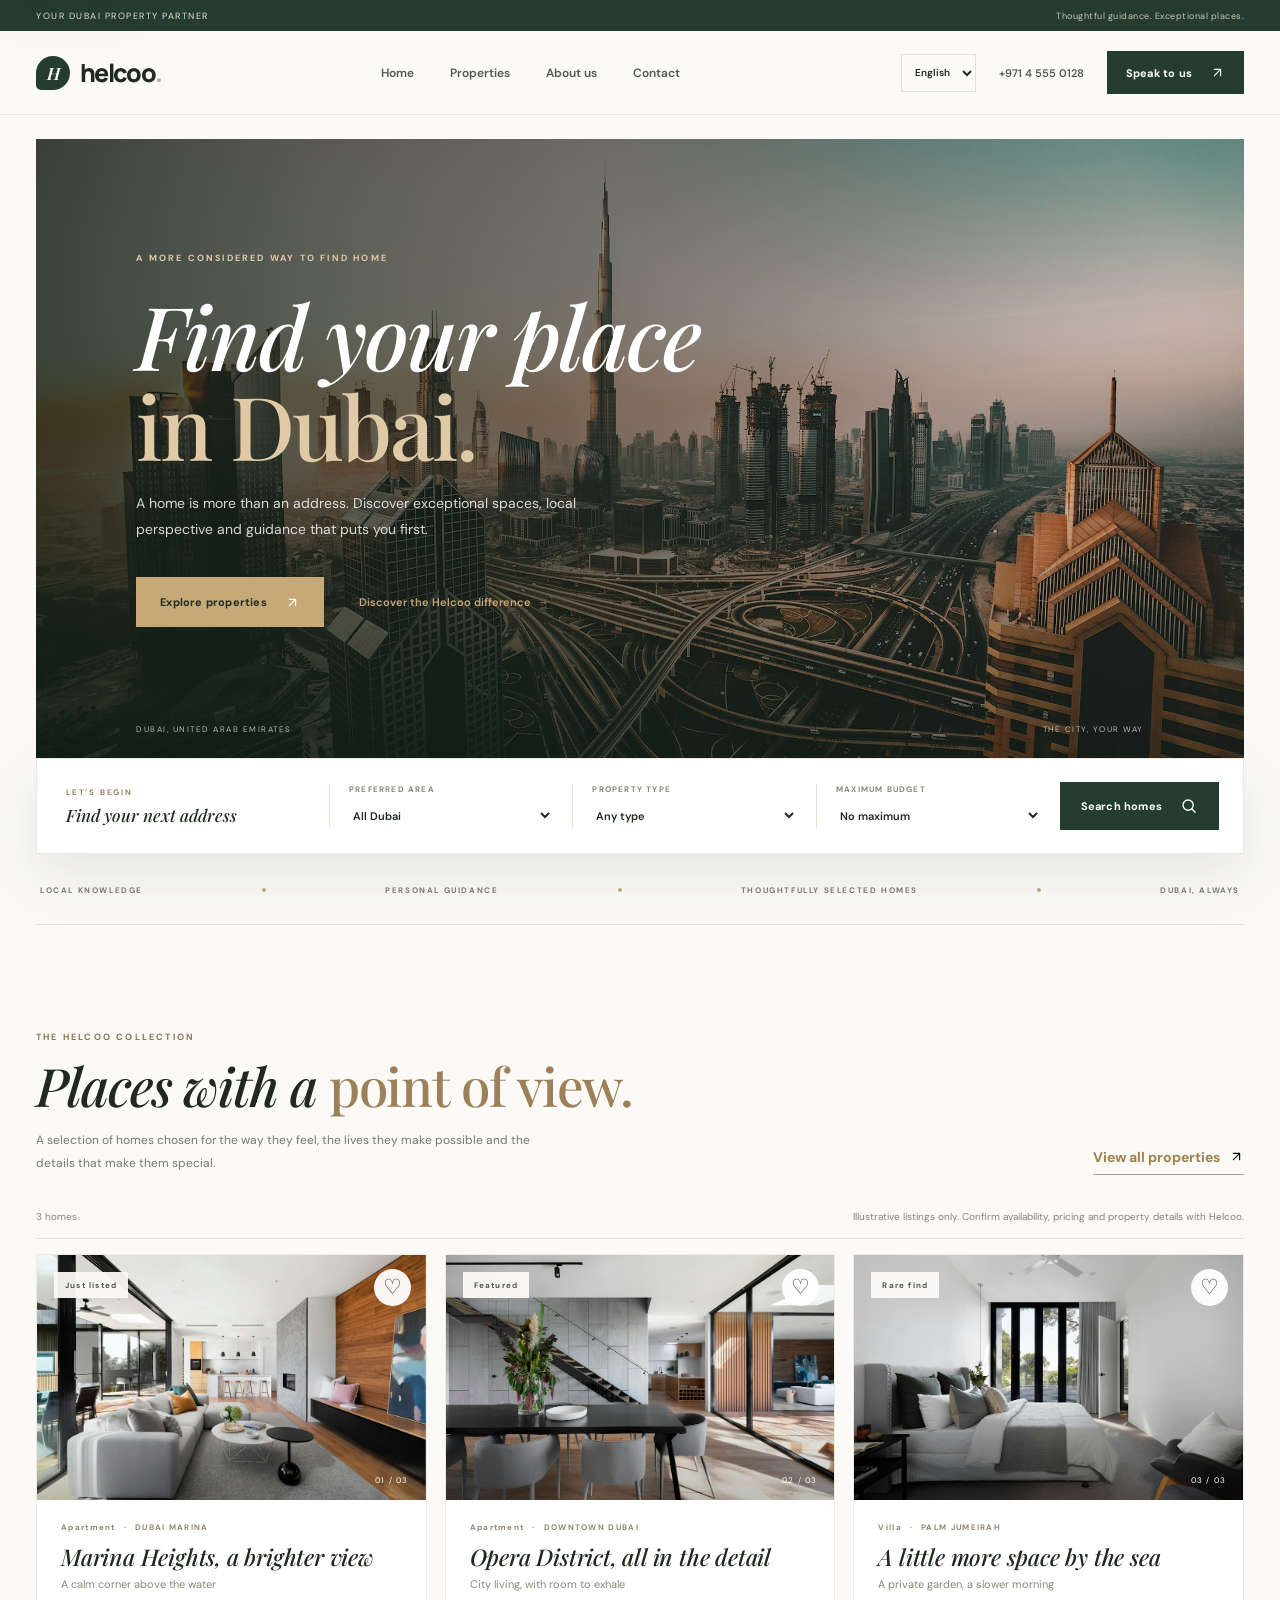
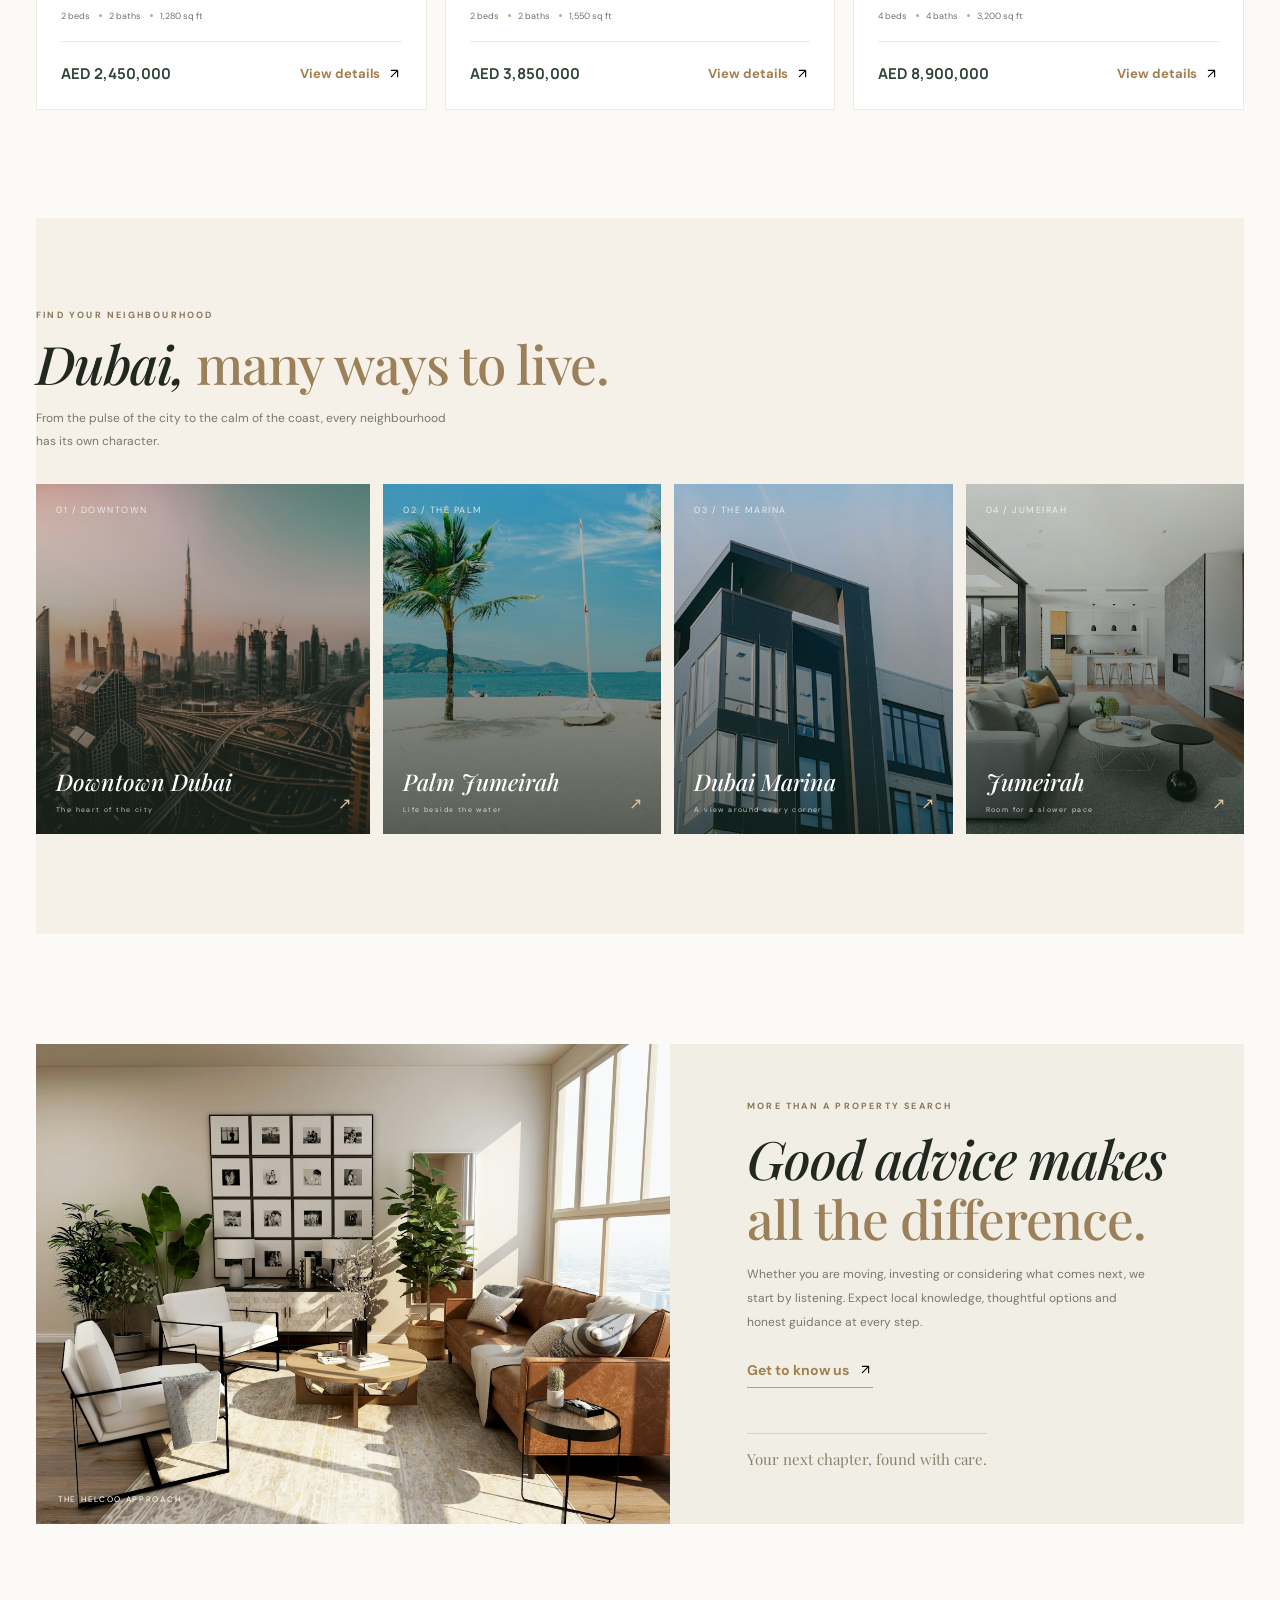
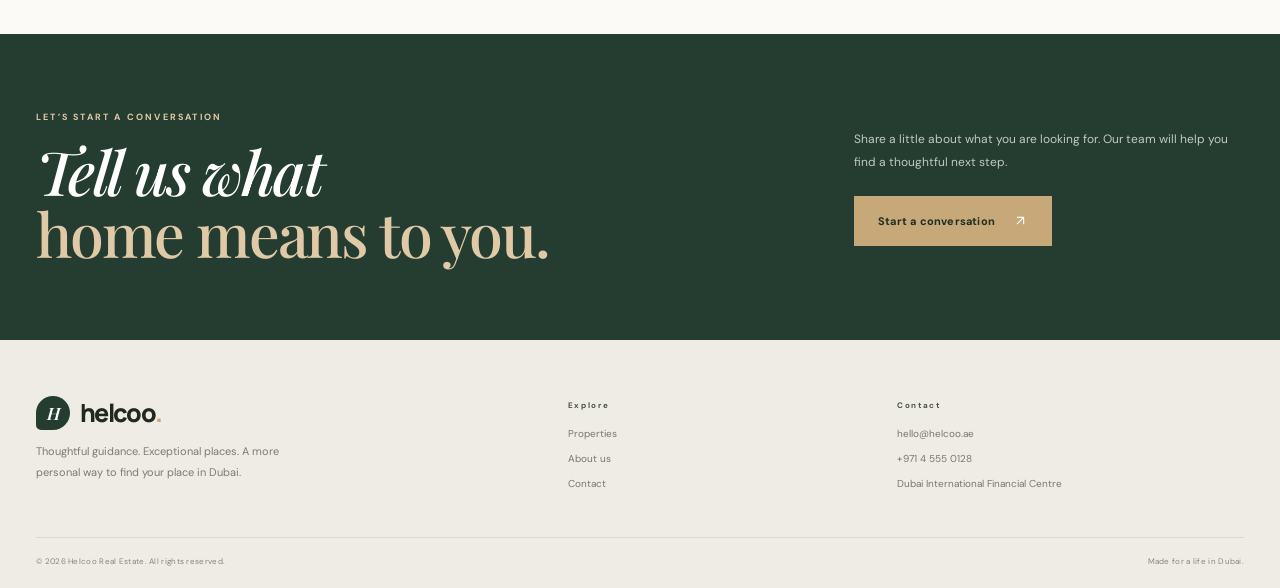
==== commit 3e0bfe8d: "enhance Helcoo luxury real estate UI and project organization" ====
--- a/index.html
+++ b/index.html
@@ -1,53 +1,59 @@
 <!doctype html>
 <html lang="en" dir="ltr">
-
 <head>
   <meta charset="utf-8">
   <meta name="viewport" content="width=device-width, initial-scale=1">
   <meta name="theme-color" content="#f5f1e8">
-  <meta name="description" data-i18n-content="metaDescription"
-    content="Discover considered homes and property opportunities across Dubai with Helcoo Real Estate.">
+  <meta name="description" data-i18n-content="metaDescription" content="Discover considered homes and property opportunities across Dubai with Helcoo Real Estate.">
   <meta name="robots" content="index, follow">
   <meta name="referrer" content="strict-origin-when-cross-origin">
   <title data-i18n-title="pageTitle">Helcoo | Considered Dubai Real Estate</title>
   <meta property="og:type" content="website">
   <meta property="og:locale" content="en_AE">
   <meta property="og:site_name" content="Helcoo">
-  <meta property="og:title" content="Helcoo | Considered Dubai Real Estate" data-i18n-content="metaTitle">
-  <meta property="og:description" data-i18n-content="metaDescription"
-    content="Find a home that feels like yours. Explore considered properties across Dubai with Helcoo.">
-  <meta property="og:image"
-    content="https://images.unsplash.com/photo-1512453979798-5ea266f8880c?auto=format&fit=crop&w=1200&h=630&q=85">
-  <link rel="preconnect" href="https://fonts.googleapis.com">
-  <link rel="preconnect" href="https://fonts.gstatic.com" crossorigin>
-  <link
-    href="https://fonts.googleapis.com/css2?family=DM+Sans:wght@400;500;600;700&family=Manrope:wght@400;500;600;700;800&family=Noto+Sans+Arabic:wght@400;500;600;700;800&family=Playfair+Display:ital,wght@0,500;0,600;1,500&display=swap"
-    rel="stylesheet">
-  <link rel="stylesheet" href="styles.css">
-  <script src="script.js" defer></script>
+  <meta property="og:title" content="Helcoo | Considered Dubai Real Estate" data-i18n-content="pageTitle">
+  <meta property="og:description" content="Discover considered homes and property opportunities across Dubai with Helcoo Real Estate." data-i18n-content="metaDescription">
+  <meta property="og:image" content="https://images.unsplash.com/photo-1512453979798-5ea266f8880c?auto=format&amp;fit=crop&amp;w=1200&amp;h=630&amp;q=85">
+  <link rel="stylesheet" href="css/styles.css">
+  <link rel="stylesheet" href="css/components.css">
+  <link rel="stylesheet" href="css/responsive.css">
+  <script src="js/properties.js" defer></script>
+  <script src="js/search.js" defer></script>
+  <script src="js/favorites.js" defer></script>
+  <script src="js/navigation.js" defer></script>
+  <script src="js/script.js" defer></script>
 </head>
-
-<body>
+<body data-page="home" data-root="./">
   <a class="skip-link" href="#main-content" data-i18n="skipLink">Skip to content</a>
-  <div class="announcement"><span data-i18n="announcementTitle">YOUR DUBAI PROPERTY PARTNER</span><span data-i18n="announcementText">Thoughtful guidance. Exceptional
-      places.</span></div>
+  <div class="announcement">
+    <span data-i18n="announcementTitle">YOUR DUBAI PROPERTY PARTNER</span>
+    <span data-i18n="announcementText">Thoughtful guidance. Exceptional places.</span>
+  </div>
   <header class="site-header">
     <div class="wrap nav-shell">
-      <a class="brand" href="#home" aria-label="Helcoo home" data-i18n-aria-label="brandLabel"><span class="brand-mark">H</span><span>helcoo<span
-            class="brand-period">.</span></span></a>
-      <button class="menu-toggle" type="button" aria-label="Open navigation" data-i18n-aria-label="openNavigation" aria-expanded="false"
-        aria-controls="primary-nav"><span></span><span></span></button>
+      <a class="brand" href="index.html" aria-label="Helcoo home" data-i18n-aria-label="brandLabel">
+        <span class="brand-mark">H</span><span>helcoo<span class="brand-period">.</span></span>
+      </a>
+      <button class="menu-toggle" type="button" aria-label="Open navigation" data-i18n-aria-label="openNavigation" aria-expanded="false" aria-controls="primary-nav">
+        <span></span><span></span>
+      </button>
       <nav class="nav-links" id="primary-nav" aria-label="Main navigation" data-i18n-aria-label="mainNavigation">
-        <a href="#properties" data-i18n="navBuy">Buy</a>
-        <a href="mailto:hello@helcoo.ae?subject=Rental%20enquiry" data-i18n="navRent">Rent</a>
-        <a href="#areas" data-i18n="navCommunities">Communities</a>
-        <a href="#about" data-i18n="navApproach">Our approach</a>
+        <a href="index.html" aria-current="page" data-i18n="navHome">Home</a>
+        <a href="pages/properties.html" data-i18n="navProperties">Properties</a>
+        <a href="pages/about.html" data-i18n="navAbout">About us</a>
+        <a href="pages/contact.html" data-i18n="navContact">Contact</a>
       </nav>
-      <div class="nav-actions"><label class="language-control"><span class="visually-hidden"
-            data-i18n="languageLabel">Language</span><select id="language-select" aria-label="Language"
-            data-i18n-aria-label="languageLabel"><option value="en">English</option><option value="ar">العربية</option></select></label><a class="nav-phone" href="tel:+97145550128">+971 4 555 0128</a><a
-          class="button button-dark button-small" href="mailto:hello@helcoo.ae?subject=Property%20enquiry"><span data-i18n="speakToUs">Speak to us</span>
-          <span aria-hidden="true">↗</span></a></div>
+      <div class="nav-actions">
+        <label class="language-control">
+          <span class="visually-hidden" data-i18n="languageLabel">Language</span>
+          <select id="language-select" aria-label="Language" data-i18n-aria-label="languageLabel">
+            <option value="en">English</option>
+            <option value="ar">العربية</option>
+          </select>
+        </label>
+        <a class="nav-phone" href="tel:+97145550128" data-i18n="contactPhone">+971 4 555 0128</a>
+        <a class="button button-dark button-small" href="pages/contact.html"><span data-i18n="speakToUs">Speak to us</span><img src="assets/icons/arrow-up-right.svg" alt="" aria-hidden="true"></a>
+      </div>
     </div>
   </header>
 
@@ -58,236 +64,155 @@
       <div class="hero-content">
         <p class="eyebrow eyebrow-light" data-i18n="heroEyebrow">A MORE CONSIDERED WAY TO FIND HOME</p>
         <h1 id="hero-title"><span data-i18n="heroTitle">Find your place</span><br><em data-i18n="heroTitleAccent">in Dubai.</em></h1>
-        <p class="hero-copy" data-i18n="heroCopy">A home is more than an address. Discover exceptional spaces, local perspective and guidance
-          that puts you first.</p>
-        <div class="hero-actions"><a class="button button-gold" href="#properties"><span data-i18n="exploreProperties">Explore properties</span> <span
-              aria-hidden="true">↗</span></a><a class="hero-text-link" href="#about"><span data-i18n="heroAboutLink">Discover the Helcoo difference</span>
-            <span aria-hidden="true">→</span></a></div>
-      </div>
-      <div class="hero-caption"><span data-i18n="heroCaptionLocation">01 / DUBAI, UNITED ARAB EMIRATES</span><span data-i18n="heroCaptionCity">THE CITY, YOUR WAY</span></div>
+        <p class="hero-copy" data-i18n="heroCopy">A home is more than an address. Discover exceptional spaces, local perspective and guidance that puts you first.</p>
+        <div class="hero-actions">
+          <a class="button button-gold" href="pages/properties.html"><span data-i18n="exploreProperties">Explore properties</span><img src="assets/icons/arrow-up-right.svg" alt="" aria-hidden="true"></a>
+          <a class="hero-text-link" href="pages/about.html"><span data-i18n="heroAboutLink">Discover the Helcoo difference</span><span aria-hidden="true">→</span></a>
+        </div>
+      </div>
+      <div class="hero-caption"><span data-i18n="heroCaptionLocation">DUBAI, UNITED ARAB EMIRATES</span><span data-i18n="heroCaptionCity">THE CITY, YOUR WAY</span></div>
     </section>
 
     <section class="search-section wrap" aria-label="Find a property" data-i18n-aria-label="searchLabel">
       <form class="search-panel" id="search-form">
-        <div class="search-intro"><span class="search-kicker" data-i18n="searchKicker">LET'S BEGIN</span><strong data-i18n="searchTitle">Find your next address</strong>
-        </div>
-        <div class="field"><label for="location" data-i18n="areaLabel">Preferred area</label><select id="location" name="location">
+        <div class="search-intro">
+          <span class="search-kicker" data-i18n="searchKicker">LET’S BEGIN</span>
+          <strong data-i18n="searchTitle">Find your next address</strong>
+        </div>
+        <div class="field">
+          <label for="location" data-i18n="areaLabel">Preferred area</label>
+          <select id="location" name="location">
             <option value="all" data-i18n="allDubai">All Dubai</option>
             <option value="Dubai Marina" data-i18n="areaDubaiMarina">Dubai Marina</option>
             <option value="Downtown Dubai" data-i18n="areaDowntown">Downtown Dubai</option>
             <option value="Palm Jumeirah" data-i18n="areaPalm">Palm Jumeirah</option>
             <option value="Jumeirah" data-i18n="areaJumeirah">Jumeirah</option>
-          </select></div>
-        <div class="field"><label for="type" data-i18n="typeLabel">Property type</label><select id="type" name="type">
+          </select>
+        </div>
+        <div class="field">
+          <label for="type" data-i18n="typeLabel">Property type</label>
+          <select id="type" name="type">
             <option value="all" data-i18n="anyType">Any type</option>
             <option value="Apartment" data-i18n="apartment">Apartment</option>
             <option value="Villa" data-i18n="villa">Villa</option>
             <option value="Townhouse" data-i18n="townhouse">Townhouse</option>
-          </select></div>
-        <div class="field"><label for="budget" data-i18n="budgetLabel">Maximum budget</label><select id="budget" name="budget">
+          </select>
+        </div>
+        <div class="field">
+          <label for="budget" data-i18n="budgetLabel">Maximum budget</label>
+          <select id="budget" name="budget">
             <option value="all" data-i18n="noMaximum">No maximum</option>
             <option value="2000000" data-i18n="budget2m">AED 2 million</option>
             <option value="4000000" data-i18n="budget4m">AED 4 million</option>
             <option value="6000000" data-i18n="budget6m">AED 6 million</option>
             <option value="10000000" data-i18n="budget10m">AED 10 million</option>
-          </select></div>
-        <button class="button button-dark search-button" type="submit"><span data-i18n="searchHomes">Search homes</span> <span
-            aria-hidden="true">→</span></button>
+          </select>
+        </div>
+        <button class="button button-dark search-button" type="submit">
+          <span data-i18n="searchHomes">Search homes</span>
+          <img src="assets/icons/search.svg" alt="" aria-hidden="true">
+        </button>
       </form>
     </section>
 
-    <section class="intro-strip wrap" aria-label="Helcoo service promise" data-i18n-aria-label="servicePromise"><span data-i18n="localKnowledge">LOCAL KNOWLEDGE</span><i></i><span data-i18n="personalGuidance">PERSONAL GUIDANCE</span><i></i><span data-i18n="selectedHomes">THOUGHTFULLY SELECTED HOMES</span><i></i><span data-i18n="dubaiAlways">DUBAI, ALWAYS</span></section>
+    <section class="intro-strip wrap" aria-label="Helcoo service promise">
+      <span data-i18n="localKnowledge">LOCAL KNOWLEDGE</span><i></i>
+      <span data-i18n="personalGuidance">PERSONAL GUIDANCE</span><i></i>
+      <span data-i18n="selectedHomes">THOUGHTFULLY SELECTED HOMES</span><i></i>
+      <span data-i18n="dubaiAlways">DUBAI, ALWAYS</span>
+    </section>
 
     <section class="section wrap" id="properties">
       <div class="section-heading">
         <div>
           <p class="eyebrow" data-i18n="collectionEyebrow">THE HELCOO COLLECTION</p>
           <h2><span data-i18n="collectionTitle">Places with a</span> <em data-i18n="collectionTitleAccent">point of view.</em></h2>
-          <p class="section-description" data-i18n="collectionCopy">A selection of homes chosen for the way they feel, the lives they make possible
-            and the details that make them special.</p>
-        </div><a class="underlined-link" href="mailto:hello@helcoo.ae?subject=Property%20search"><span data-i18n="tailoredSearch">Request a tailored search</span> <span>↗</span></a>
+          <p class="section-description" data-i18n="collectionCopy">A selection of homes chosen for the way they feel, the lives they make possible and the details that make them special.</p>
+        </div>
+        <a class="underlined-link" href="pages/properties.html"><span data-i18n="viewAllProperties">View all properties</span><img src="assets/icons/arrow-up-right.svg" alt="" aria-hidden="true"></a>
       </div>
       <div class="results-toolbar">
-        <p id="results-count" aria-live="polite">A selection of 4 homes</p><button class="reset-filters"
-          id="reset-filters" type="button"><span data-i18n="clearFilters">Clear filters</span> <span aria-hidden="true">×</span></button>
-      </div>
-      <p class="listing-disclaimer" data-i18n="listingDisclaimer">Illustrative listings only. Confirm availability, pricing and property details with
-        Helcoo.</p>
-      <div class="property-grid" id="property-grid">
-        <article class="property-card" data-location="Dubai Marina" data-type="Apartment" data-price="2450000"
-          data-title="Marina Heights, a brighter view" data-title-ar="مارينا هايتس، إطلالة أكثر إشراقًا" data-beds="2" data-baths="2" data-size="1,280"
-          data-description="A light-filled apartment with a calm outlook over the water and the energy of Dubai Marina close by." data-description-ar="شقة مشرقة بإطلالة هادئة على المياه، وعلى مقربة من أجواء دبي مارينا النابضة بالحياة.">
-          <div class="property-image"><img
-              src="assets/images/properties/property-1.jpg"
-              alt="Bright, contemporary apartment interior" data-i18n-alt="marinaImageAlt" width="1000" height="667" loading="lazy"
-              decoding="async"><span class="property-tag" data-i18n="justListed">JUST LISTED</span><button class="heart" type="button"
-              aria-label="Save Marina Heights apartment" data-i18n-aria-label="saveMarina" aria-pressed="false">♡</button><span class="image-index">01 /
-              04</span></div>
-          <div class="property-info">
-            <div class="property-location"><span data-i18n="apartmentCaps">APARTMENT</span><span aria-hidden="true">·</span><span data-i18n="areaDubaiMarinaCaps">DUBAI MARINA</span></div>
-            <h3 data-i18n="marinaTitle">Marina Heights, a brighter view</h3>
-            <p class="property-sub" data-i18n="marinaSubtitle">A calm corner above the water</p>
-            <div class="property-meta"><span data-stat="beds">2 beds</span><span data-stat="baths">2 baths</span><span data-stat="size">1,280 sq ft</span></div>
-            <div class="property-bottom"><span class="price">AED 2,450,000</span><button class="details-button"
-                type="button" aria-label="View details for Marina Heights, a brighter view" data-i18n-aria-label="viewMarina"><span data-i18n="viewDetails">View details</span> <span
-                  aria-hidden="true">↗</span></button></div>
-          </div>
-        </article>
-        <article class="property-card" data-location="Downtown Dubai" data-type="Apartment" data-price="3850000"
-          data-title="Opera District, all in the detail" data-title-ar="حي الأوبرا، أناقة في كل التفاصيل" data-beds="2" data-baths="2" data-size="1,550"
-          data-description="A refined city residence in the heart of Downtown Dubai, with generous living spaces and an address close to the city's landmarks." data-description-ar="مسكن راقٍ في قلب داون تاون دبي، بمساحات رحبة وموقع قريب من أبرز معالم المدينة.">
-          <div class="property-image"><img
-              src="assets/images/properties/property-2.jpg"
-              alt="Elegant modern apartment living space" data-i18n-alt="downtownImageAlt" width="1000" height="667" loading="lazy"
-              decoding="async"><span class="property-tag" data-i18n="featured">FEATURED</span><button class="heart" type="button"
-              aria-label="Save Opera District apartment" data-i18n-aria-label="saveDowntown" aria-pressed="false">♡</button><span class="image-index">02 /
-              04</span></div>
-          <div class="property-info">
-            <div class="property-location"><span data-i18n="apartmentCaps">APARTMENT</span><span aria-hidden="true">·</span><span data-i18n="areaDowntownCaps">DOWNTOWN DUBAI</span></div>
-            <h3 data-i18n="downtownTitle">Opera District, all in the detail</h3>
-            <p class="property-sub" data-i18n="downtownSubtitle">City living, with room to exhale</p>
-            <div class="property-meta"><span data-stat="beds">2 beds</span><span data-stat="baths">2 baths</span><span data-stat="size">1,550 sq ft</span></div>
-            <div class="property-bottom"><span class="price">AED 3,850,000</span><button class="details-button"
-                type="button" aria-label="View details for Opera District, all in the detail" data-i18n-aria-label="viewDowntown"><span data-i18n="viewDetails">View details</span> <span
-                  aria-hidden="true">↗</span></button></div>
-          </div>
-        </article>
-        <article class="property-card" data-location="Palm Jumeirah" data-type="Villa" data-price="8900000"
-          data-title="A little more space by the sea" data-title-ar="مساحة أوسع قليلًا بجانب البحر" data-beds="4" data-baths="4" data-size="3,200"
-          data-description="A spacious villa-inspired retreat with room to unwind, entertain and enjoy a slower pace by the sea." data-description-ar="ملاذ واسع بطابع الفيلا، يوفر مساحة للاسترخاء واستقبال الضيوف والاستمتاع بإيقاع حياة أكثر هدوءًا بجانب البحر.">
-          <div class="property-image"><img
-              src="assets/images/properties/property-3.jpg"
-              alt="Luxury villa interior with natural finishes" data-i18n-alt="palmImageAlt" width="1000" height="667" loading="lazy"
-              decoding="async"><span class="property-tag" data-i18n="rareFind">RARE FIND</span><button class="heart" type="button"
-              aria-label="Save Palm Jumeirah villa" data-i18n-aria-label="savePalm" aria-pressed="false">♡</button><span class="image-index">03 /
-              04</span></div>
-          <div class="property-info">
-            <div class="property-location"><span data-i18n="villaCaps">VILLA</span><span aria-hidden="true">·</span><span data-i18n="areaPalmCaps">PALM JUMEIRAH</span>
-            </div>
-            <h3 data-i18n="palmTitle">A little more space by the sea</h3>
-            <p class="property-sub" data-i18n="palmSubtitle">A private garden, a slower morning</p>
-            <div class="property-meta"><span data-stat="beds">4 beds</span><span data-stat="baths">4 baths</span><span data-stat="size">3,200 sq ft</span></div>
-            <div class="property-bottom"><span class="price">AED 8,900,000</span><button class="details-button"
-                type="button" aria-label="View details for A little more space by the sea" data-i18n-aria-label="viewPalm"><span data-i18n="viewDetails">View details</span> <span
-                  aria-hidden="true">↗</span></button></div>
-          </div>
-        </article>
-        <article class="property-card" data-location="Jumeirah" data-type="Townhouse" data-price="3250000"
-          data-title="Courtyard House, Jumeirah" data-title-ar="منزل الفناء، جميرا" data-beds="3" data-baths="3" data-size="1,900"
-          data-description="A welcoming townhouse with a quiet, residential feel, a private courtyard and the coast within easy reach." data-description-ar="منزل تاون هاوس بأجواء سكنية هادئة وفناء خاص، وعلى مسافة قريبة من الساحل.">
-          <div class="property-image"><img
-              src="assets/images/properties/property-2.jpg"
-              alt="Warm contemporary townhouse interior" data-i18n-alt="jumeirahImageAlt" width="1000" height="667" loading="lazy" decoding="async"><span
-              class="property-tag" data-i18n="newToMarket">NEW TO MARKET</span><button class="heart" type="button"
-              aria-label="Save Jumeirah townhouse" data-i18n-aria-label="saveJumeirah" aria-pressed="false">♡</button><span class="image-index">04 /
-              04</span></div>
-          <div class="property-info">
-            <div class="property-location"><span data-i18n="townhouseCaps">TOWNHOUSE</span><span aria-hidden="true">·</span><span data-i18n="areaJumeirahCaps">JUMEIRAH</span>
-            </div>
-            <h3 data-i18n="jumeirahTitle">Courtyard House, Jumeirah</h3>
-            <p class="property-sub" data-i18n="jumeirahSubtitle">A quiet retreat close to the coast</p>
-            <div class="property-meta"><span data-stat="beds">3 beds</span><span data-stat="baths">3 baths</span><span data-stat="size">1,900 sq ft</span></div>
-            <div class="property-bottom"><span class="price">AED 3,250,000</span><button class="details-button"
-                type="button" aria-label="View details for Courtyard House, Jumeirah" data-i18n-aria-label="viewJumeirah"><span data-i18n="viewDetails">View details</span> <span
-                  aria-hidden="true">↗</span></button></div>
-          </div>
-        </article>
-      </div>
-      <div class="empty-state" id="empty-state" hidden><span class="empty-icon">⌕</span>
-        <h3 data-i18n="emptyTitle">No matching homes just yet</h3>
-        <p data-i18n="emptyCopy">Try another area or budget, or let our team help you find the right property.</p><a
-          class="button button-dark" href="mailto:hello@helcoo.ae?subject=Tailored%20property%20search" data-i18n="emptyLink">Ask Helcoo to help</a>
-      </div>
-    </section>
-
-    <section class="areas-section" id="areas">
-      <div class="wrap">
-        <div class="section-heading area-heading">
-          <div>
-            <p class="eyebrow" data-i18n="areasEyebrow">FIND YOUR NEIGHBOURHOOD</p>
-            <h2><span data-i18n="areasTitle">Dubai, in</span> <em data-i18n="areasTitleAccent">many different ways.</em></h2>
-          </div>
-          <p class="section-description" data-i18n="areasCopy">From the pulse of the city to the quiet of the coast, every neighbourhood has
-            its own character. Find the one that feels like you.</p>
-        </div>
-        <div class="area-grid">
-          <button class="area-card area-downtown" type="button" data-area="Downtown Dubai"><span
-              class="area-number">01</span><span class="area-copy"><strong data-i18n="areaDowntown">Downtown Dubai</strong><small data-i18n="downtownTagline">THE HEART OF THE CITY</small></span><span class="area-arrow">↗</span></button>
-          <button class="area-card area-palm" type="button" data-area="Palm Jumeirah"><span
-              class="area-number">02</span><span class="area-copy"><strong data-i18n="areaPalm">Palm Jumeirah</strong><small data-i18n="palmTagline">LIFE BY THE WATER</small></span><span class="area-arrow">↗</span></button>
-          <button class="area-card area-marina" type="button" data-area="Dubai Marina"><span
-              class="area-number">03</span><span class="area-copy"><strong data-i18n="areaDubaiMarina">Dubai Marina</strong><small data-i18n="marinaTagline">A VIEW AROUND EVERY CORNER</small></span><span class="area-arrow">↗</span></button>
-          <button class="area-card area-jumeirah" type="button" data-area="Jumeirah"><span
-              class="area-number">04</span><span class="area-copy"><strong data-i18n="areaJumeirah">Jumeirah</strong><small data-i18n="jumeirahTagline">ROOM TO SLOW DOWN</small></span><span class="area-arrow">↗</span></button>
-        </div>
+        <p id="results-count" aria-live="polite" data-i18n="resultsCountDefault">A selection of homes</p>
+        <p class="listing-disclaimer" data-i18n="listingDisclaimer">Illustrative listings only. Confirm availability, pricing and property details with Helcoo.</p>
+      </div>
+      <div class="property-grid" id="property-grid"></div>
+    </section>
+
+    <section class="section wrap areas-section" id="areas">
+      <div class="section-heading area-heading">
+        <div>
+          <p class="eyebrow" data-i18n="areasEyebrow">FIND YOUR NEIGHBOURHOOD</p>
+          <h2><span data-i18n="areasTitle">Dubai,</span> <em data-i18n="areasTitleAccent">many ways to live.</em></h2>
+          <p class="section-description" data-i18n="areasCopy">From the pulse of the city to the calm of the coast, every neighbourhood has its own character.</p>
+        </div>
+      </div>
+      <div class="area-grid">
+        <a class="area-card area-downtown reveal" href="pages/properties.html?location=Downtown%20Dubai">
+          <span class="area-number">01 / DOWNTOWN</span><span class="area-copy"><strong data-i18n="areaDowntown">Downtown Dubai</strong><small data-i18n="downtownTagline">The heart of the city</small></span><span class="area-arrow" aria-hidden="true">↗</span>
+        </a>
+        <a class="area-card area-palm reveal" href="pages/properties.html?location=Palm%20Jumeirah">
+          <span class="area-number">02 / THE PALM</span><span class="area-copy"><strong data-i18n="areaPalm">Palm Jumeirah</strong><small data-i18n="palmTagline">Life beside the water</small></span><span class="area-arrow" aria-hidden="true">↗</span>
+        </a>
+        <a class="area-card area-marina reveal" href="pages/properties.html?location=Dubai%20Marina">
+          <span class="area-number">03 / THE MARINA</span><span class="area-copy"><strong data-i18n="areaDubaiMarina">Dubai Marina</strong><small data-i18n="marinaTagline">A view around every corner</small></span><span class="area-arrow" aria-hidden="true">↗</span>
+        </a>
+        <a class="area-card area-jumeirah reveal" href="pages/properties.html?location=Jumeirah">
+          <span class="area-number">04 / JUMEIRAH</span><span class="area-copy"><strong data-i18n="areaJumeirah">Jumeirah</strong><small data-i18n="jumeirahTagline">Room for a slower pace</small></span><span class="area-arrow" aria-hidden="true">↗</span>
+        </a>
       </div>
     </section>
 
     <section class="editorial-section wrap" id="about">
-      <div class="editorial-image" role="img" aria-label="Warm, sunlit contemporary living room" data-i18n-aria-label="editorialImage"><span data-i18n="editorialImageCaption">THE HELCOO
-          APPROACH</span></div>
-      <div class="editorial-copy">
+      <div class="editorial-image reveal">
+        <span data-i18n="editorialImageCaption">THE HELCOO APPROACH</span>
+      </div>
+      <div class="editorial-copy reveal">
         <p class="eyebrow" data-i18n="editorialEyebrow">MORE THAN A PROPERTY SEARCH</p>
-        <h2><span data-i18n="editorialTitle">Good advice makes</span><br><em data-i18n="editorialTitleAccent">all the difference.</em></h2>
-        <p data-i18n="editorialCopy">Moving, investing, or simply wondering what’s next? Our approach begins with listening. We bring local
-          knowledge, considered options and honest guidance to every step.</p><a class="underlined-link"
-          href="mailto:hello@helcoo.ae?subject=Meet%20Helcoo"><span data-i18n="getToKnow">Get to know us</span> <span>↗</span></a>
-        <div class="editorial-signature" data-i18n="editorialSignature">Your next chapter, thoughtfully found.</div>
+        <h2><span data-i18n="editorialTitle">Good advice makes</span> <em data-i18n="editorialTitleAccent">all the difference.</em></h2>
+        <p data-i18n="editorialCopy">Whether you are moving, investing or considering what comes next, we start by listening. Expect local knowledge, thoughtful options and honest guidance at every step.</p>
+        <a class="underlined-link" href="pages/about.html"><span data-i18n="getToKnow">Get to know us</span><img src="assets/icons/arrow-up-right.svg" alt="" aria-hidden="true"></a>
+        <span class="editorial-signature" data-i18n="editorialSignature">Your next chapter, found with care.</span>
       </div>
     </section>
 
     <section class="contact-band">
       <div class="wrap contact-inner">
         <div>
-          <p class="eyebrow eyebrow-light" data-i18n="contactEyebrow">WHEN YOU'RE READY</p>
-          <h2><span data-i18n="contactTitle">Let's find a place</span><br><em data-i18n="contactTitleAccent">to call yours.</em></h2>
+          <p class="eyebrow eyebrow-light" data-i18n="contactEyebrow">WHEN YOU’RE READY</p>
+          <h2><span data-i18n="contactTitle">Let’s find a place</span><br><em data-i18n="contactTitleAccent">to call home.</em></h2>
         </div>
         <div class="contact-side">
-          <p data-i18n="contactCopy">Tell us what you're looking for. We'll bring the local insight and personal attention to help you take the
-            next step.</p><a class="button button-gold"
-            href="mailto:hello@helcoo.ae?subject=Start%20a%20property%20conversation"><span data-i18n="startConversation">Start a conversation</span>
-            <span>↗</span></a>
+          <p data-i18n="contactCopy">Tell us what you are looking for. We will bring local expertise and personal attention to your next step.</p>
+          <a class="button button-gold" href="pages/contact.html"><span data-i18n="startConversation">Start a conversation</span><img src="assets/icons/arrow-up-right.svg" alt="" aria-hidden="true"></a>
         </div>
       </div>
     </section>
   </main>
 
   <footer class="site-footer">
-    <div class="wrap">
-      <div class="footer-main">
-        <div class="footer-brand"><a class="brand brand-footer" href="#home"><span
-              class="brand-mark">H</span><span>helcoo<span class="brand-period">.</span></span></a>
-          <p data-i18n="footerBrandCopy">Considered homes. Thoughtful guidance. A better way to find your place in Dubai.</p>
-        </div>
-        <div class="footer-col">
-          <h4 data-i18n="footerExplore">EXPLORE</h4><a href="#properties" data-i18n="footerBuy">Buy a home</a><a
-            href="mailto:hello@helcoo.ae?subject=Rental%20enquiry" data-i18n="footerRent">Rental enquiries</a><a href="#areas" data-i18n="footerCommunities">Dubai communities</a>
-        </div>
-        <div class="footer-col">
-          <h4>HELCOO</h4><a href="#about" data-i18n="footerApproach">Our approach</a><a href="mailto:hello@helcoo.ae" data-i18n="footerContact">Get in touch</a><a
-            href="tel:+97145550128">+971 4 555 0128</a>
-        </div>
-        <div class="footer-col">
-          <h4 data-i18n="footerFindUs">FIND US</h4><span data-i18n="officeAddress">Office 204, Gate Avenue</span><span data-i18n="officeArea">Dubai International Financial Centre</span><span data-i18n="officeCity">Dubai, United Arab Emirates</span>
-        </div>
-      </div>
-      <div class="footer-bottom"><span>© <span id="year"></span> <span data-i18n="copyright">Helcoo Real Estate. All rights reserved.</span></span><span data-i18n="footerMotto">MADE FOR LIFE IN DUBAI&nbsp; · &nbsp;<a
-            href="mailto:hello@helcoo.ae?subject=Privacy%20enquiry" data-i18n="privacyLink">Privacy enquiries</a></span></div>
+    <div class="wrap footer-main">
+      <div class="footer-brand">
+        <a class="brand" href="index.html" aria-label="Helcoo home" data-i18n-aria-label="brandLabel"><span class="brand-mark">H</span><span>helcoo<span class="brand-period">.</span></span></a>
+        <p data-i18n="footerBrandCopy">Thoughtful guidance. Exceptional places. A more personal way to find your place in Dubai.</p>
+      </div>
+      <div class="footer-col">
+        <h4 data-i18n="footerExplore">Explore</h4>
+        <a href="pages/properties.html" data-i18n="navProperties">Properties</a>
+        <a href="pages/about.html" data-i18n="navAbout">About us</a>
+        <a href="pages/contact.html" data-i18n="navContact">Contact</a>
+      </div>
+      <div class="footer-col">
+        <h4 data-i18n="footerContact">Contact</h4>
+        <a href="mailto:hello@helcoo.ae" data-i18n="contactEmail">hello@helcoo.ae</a>
+        <a href="tel:+97145550128" data-i18n="contactPhone">+971 4 555 0128</a>
+        <span data-i18n="officeArea">Dubai International Financial Centre</span>
+      </div>
+    </div>
+    <div class="wrap footer-bottom">
+      <span>© <span data-year></span> <span data-i18n="copyright">Helcoo Real Estate. All rights reserved.</span></span>
+      <span data-i18n="footerMotto">Made for a life in Dubai.</span>
     </div>
   </footer>
-
-  <dialog class="property-dialog" id="property-dialog" aria-labelledby="dialog-title"
-    aria-describedby="dialog-description"><button class="dialog-close" type="button"
-      aria-label="Close property details" data-i18n-aria-label="closeDetails">×</button>
-    <p class="eyebrow" data-i18n="closerLook">A CLOSER LOOK</p>
-    <h2 id="dialog-title"></h2>
-    <p class="dialog-location" id="dialog-location"></p>
-    <p class="dialog-description" id="dialog-description"></p>
-    <div class="dialog-stats" id="dialog-stats"></div>
-    <p class="dialog-price" id="dialog-price"></p><a class="button button-dark" id="dialog-enquire"
-      href="mailto:hello@helcoo.ae"><span data-i18n="enquireHome">Enquire about this home</span> <span aria-hidden="true">↗</span></a>
-  </dialog>
   <div class="toast" id="toast" role="status" aria-live="polite"></div>
 </body>
-
-</html>+</html>
--- a/css/styles.css
+++ b/css/styles.css
@@ -0,0 +1,265 @@
+﻿:root {
+  --ink: #202820;
+  --muted: #77786f;
+  --green: #243d30;
+  --green-2: #365342;
+  --gold: #c7a878;
+  --cream: #f5f1e8;
+  --paper: #fbfaf7;
+  --line: #e6e0d4;
+  --serif: "Playfair Display", Georgia, serif;
+  --sans: "DM Sans", sans-serif;
+  --display: "Manrope", sans-serif;
+  --shadow: 0 22px 55px rgba(35, 48, 38, .10)
+}
+
+@font-face {
+  font-family: "DM Sans";
+  font-style: normal;
+  font-weight: 400 700;
+  font-display: swap;
+  src: url("../assets/fonts/dm-sans-latin.woff2") format("woff2")
+}
+
+@font-face {
+  font-family: Manrope;
+  font-style: normal;
+  font-weight: 400 800;
+  font-display: swap;
+  src: url("../assets/fonts/manrope-latin.woff2") format("woff2")
+}
+
+@font-face {
+  font-family: "Noto Sans Arabic";
+  font-style: normal;
+  font-weight: 400 800;
+  font-display: swap;
+  src: url("../assets/fonts/noto-sans-arabic.woff2") format("woff2")
+}
+
+@font-face {
+  font-family: "Playfair Display";
+  font-style: normal;
+  font-weight: 400 900;
+  font-display: swap;
+  src: url("../assets/fonts/playfair-display-latin.woff2") format("woff2")
+}
+
+@font-face {
+  font-family: "Playfair Display";
+  font-style: italic;
+  font-weight: 400 900;
+  font-display: swap;
+  src: url("../assets/fonts/playfair-display-italic-latin.woff2") format("woff2")
+}
+
+* {
+  box-sizing: border-box
+}
+
+html {
+  scroll-behavior: smooth;
+  scroll-padding-top: 95px
+}
+
+body {
+  margin: 0;
+  background: var(--paper);
+  color: var(--ink);
+  font-family: var(--sans);
+  -webkit-font-smoothing: antialiased
+}
+
+a {
+  color: inherit;
+  text-decoration: none
+}
+
+button,
+input,
+select {
+  font: inherit
+}
+
+button,
+a {
+  -webkit-tap-highlight-color: transparent
+}
+
+button {
+  color: inherit
+}
+
+.wrap {
+  width: min(1280px, calc(100% - 72px));
+  margin-inline: auto
+}
+
+.site-header {
+  position: sticky;
+  top: 0;
+  z-index: 20;
+  background: rgba(251, 250, 247, .94);
+  backdrop-filter: blur(14px);
+  border-bottom: 1px solid rgba(36, 61, 48, .09)
+}
+
+.nav-shell {
+  height: 83px;
+  display: flex;
+  align-items: center;
+  justify-content: space-between;
+  gap: 34px
+}
+
+.nav-links {
+  display: flex;
+  align-items: center;
+  gap: 36px;
+  color: #53594f;
+  font-size: 12px;
+  font-weight: 600
+}
+
+.hero {
+  height: 620px;
+  position: relative;
+  margin-top: 24px;
+  overflow: hidden;
+  background: #536457;
+  color: #fff
+}
+
+.hero-image,
+.hero-shade {
+  position: absolute;
+  inset: 0
+}
+
+.hero-image {
+  background: url("../assets/images/hero/dubai-skyline.jpg") center 49%/cover;
+  transform: scale(1.015)
+}
+
+.hero-shade {
+  background: linear-gradient(90deg, rgba(16, 31, 23, .82) 0%, rgba(16, 31, 23, .58) 42%, rgba(16, 31, 23, .06) 100%), linear-gradient(0deg, rgba(14, 25, 19, .42), transparent 48%)
+}
+
+.hero-content {
+  position: relative;
+  z-index: 1;
+  padding: 112px 8.3% 60px;
+  max-width: 800px
+}
+
+.hero-copy {
+  max-width: 445px;
+  margin: 0;
+  color: rgba(255, 255, 255, .82);
+  font-size: 14px;
+  line-height: 1.9
+}
+
+.hero-caption {
+  position: absolute;
+  left: 8.3%;
+  right: 8.3%;
+  bottom: 25px;
+  display: flex;
+  justify-content: space-between;
+  color: rgba(255, 255, 255, .68);
+  font-size: 8px;
+  letter-spacing: 1.5px
+}
+
+.section {
+  padding-top: 105px;
+  padding-bottom: 108px
+}
+
+.section-heading {
+  display: flex;
+  justify-content: space-between;
+  align-items: end;
+  gap: 35px;
+  margin-bottom: 34px
+}
+
+.section-description {
+  max-width: 500px;
+  margin: 0;
+  color: var(--muted);
+  font-size: 12px;
+  line-height: 1.9
+}
+
+.price {
+  color: var(--green);
+  font: 700 15px var(--display)
+}
+
+.details-button {
+  border: 0;
+  background: transparent;
+  color: #7e765f;
+  font-size: 9px;
+  font-weight: 700;
+  cursor: pointer
+}
+
+.details-button span {
+  margin-left: 7px;
+  color: #a27f4e;
+  font-size: 13px
+}
+
+.areas-section {
+  padding: 90px 0 100px;
+  background: var(--cream)
+}
+
+:focus-visible {
+  outline: 2px solid #9a7746;
+  outline-offset: 4px
+}
+
+.visually-hidden {
+  position: absolute;
+  width: 1px;
+  height: 1px;
+  padding: 0;
+  margin: -1px;
+  overflow: hidden;
+  clip: rect(0, 0, 0, 0);
+  white-space: nowrap;
+  border: 0
+}
+
+html[lang=ar] body {
+  font-family: "Noto Sans Arabic", var(--sans)
+}
+
+html[lang=ar] .hero h1 {
+  line-height: 1.35
+}
+
+html[dir=rtl] .hero-shade {
+  background: linear-gradient(270deg, rgba(16, 31, 23, .82) 0%, rgba(16, 31, 23, .58) 42%, rgba(16, 31, 23, .06) 100%), linear-gradient(0deg, rgba(14, 25, 19, .42), transparent 48%)
+}
+
+html.js .hero-content>* {
+  animation: hero-enter .7s both
+}
+
+html.js .hero-content h1 {
+  animation-delay: .08s
+}
+
+html.js .hero-content .hero-copy {
+  animation-delay: .16s
+}
+
+html.js .hero-caption {
+  animation: hero-enter .7s .3s both
+}
+
--- a/css/components.css
+++ b/css/components.css
@@ -0,0 +1,1447 @@
+﻿body.dialog-open {
+  overflow: hidden
+}
+
+.announcement {
+  height: 31px;
+  padding: 0 36px;
+  display: flex;
+  align-items: center;
+  justify-content: space-between;
+  background: var(--green);
+  color: #e9e1d3;
+  font-size: 9px;
+  letter-spacing: 1.5px
+}
+
+.announcement span:last-child {
+  color: #c9c3b6;
+  letter-spacing: .5px
+}
+
+.brand {
+  display: inline-flex;
+  align-items: center;
+  gap: 10px;
+  font: 800 25px var(--display);
+  letter-spacing: -1.7px
+}
+
+.brand-mark {
+  width: 34px;
+  height: 34px;
+  display: grid;
+  place-items: center;
+  border-radius: 50% 50% 50% 5px;
+  background: var(--green);
+  color: #fff;
+  font: 600 17px var(--serif);
+  letter-spacing: 0
+}
+
+.brand-period {
+  color: var(--gold)
+}
+
+.nav-links a,
+.footer-col a {
+  transition: color .2s
+}
+
+.nav-links a:hover,
+.footer-col a:hover {
+  color: #a17f4f
+}
+
+.nav-actions {
+  display: flex;
+  align-items: center;
+  gap: 23px;
+  font-size: 11px;
+  font-weight: 600
+}
+
+.nav-phone {
+  color: #555b53
+}
+
+.button {
+  display: inline-flex;
+  align-items: center;
+  justify-content: center;
+  gap: 18px;
+  min-height: 50px;
+  padding: 0 23px;
+  border: 1px solid transparent;
+  font-size: 11px;
+  font-weight: 700;
+  letter-spacing: .2px;
+  transition: transform .2s, background .2s, border-color .2s;
+  cursor: pointer
+}
+
+.button:hover {
+  transform: translateY(-2px)
+}
+
+.button-dark {
+  background: var(--green);
+  color: #fff
+}
+
+.button-dark:hover {
+  background: #172c21
+}
+
+.button-gold {
+  background: var(--gold);
+  color: #1f2d22
+}
+
+.button-gold:hover {
+  background: #d4b88e
+}
+
+.button-small {
+  min-height: 43px;
+  padding: 0 18px
+}
+
+.menu-toggle {
+  display: none
+}
+
+.eyebrow {
+  margin: 0;
+  color: #8a7758;
+  font-size: 9px;
+  font-weight: 700;
+  letter-spacing: 2.2px;
+  line-height: 1.6
+}
+
+.eyebrow-light {
+  color: #dfc9a7
+}
+
+.hero h1,
+.contact-band h2 {
+  margin: 25px 0 20px;
+  font: 500 clamp(56px, 7vw, 88px)/1.02 var(--serif);
+  letter-spacing: -2.2px
+}
+
+.hero h1 em,
+.section-heading h2 em,
+.editorial-copy h2 em,
+.contact-band h2 em {
+  font-weight: 500;
+  color: #dfc9a7
+}
+
+.hero-actions {
+  display: flex;
+  align-items: center;
+  gap: 28px;
+  margin-top: 34px
+}
+
+.hero-text-link {
+  font-size: 11px;
+  font-weight: 600;
+  color: #f0e9dd
+}
+
+.hero-text-link span {
+  margin-left: 7px;
+  color: var(--gold)
+}
+
+.search-section {
+  position: relative;
+  z-index: 2;
+  margin-top: -1px
+}
+
+.search-panel {
+  display: grid;
+  grid-template-columns: 1.1fr 1fr 1fr 1fr auto;
+  align-items: center;
+  gap: 0;
+  padding: 23px 24px;
+  background: #fff;
+  box-shadow: var(--shadow);
+  border: 1px solid #eee9df
+}
+
+.search-intro {
+  display: flex;
+  flex-direction: column;
+  gap: 7px;
+  padding: 0 20px 0 5px
+}
+
+.search-kicker {
+  font-size: 8px;
+  font-weight: 700;
+  letter-spacing: 1.8px;
+  color: #9b835e
+}
+
+.search-intro strong {
+  font: 500 17px var(--serif)
+}
+
+.field {
+  min-width: 0;
+  padding: 0 19px;
+  border-left: 1px solid var(--line)
+}
+
+.field label {
+  display: block;
+  margin-bottom: 9px;
+  color: #89877e;
+  font-size: 8px;
+  font-weight: 700;
+  letter-spacing: 1.2px;
+  text-transform: uppercase
+}
+
+.field select {
+  width: 100%;
+  min-height: 25px;
+  padding: 0 18px 0 0;
+  border: 0;
+  outline: 0;
+  color: var(--ink);
+  background: #fff;
+  font-size: 11px;
+  font-weight: 600;
+  cursor: pointer
+}
+
+.field select:focus-visible {
+  outline: 2px solid var(--gold);
+  outline-offset: 4px
+}
+
+.search-button {
+  min-height: 48px;
+  padding: 0 20px;
+  white-space: nowrap
+}
+
+.intro-strip {
+  display: flex;
+  align-items: center;
+  justify-content: space-between;
+  gap: 18px;
+  padding: 31px 4px 29px;
+  border-bottom: 1px solid var(--line);
+  color: #7f7d73;
+  font-size: 8px;
+  font-weight: 700;
+  letter-spacing: 1.6px
+}
+
+.intro-strip i {
+  width: 4px;
+  height: 4px;
+  border-radius: 50%;
+  background: var(--gold)
+}
+
+.section-heading h2,
+.editorial-copy h2 {
+  margin: 12px 0 13px;
+  font: 500 clamp(36px, 4.3vw, 53px)/1.13 var(--serif);
+  letter-spacing: -1.1px
+}
+
+.section-heading h2 em,
+.editorial-copy h2 em {
+  color: #9c805a
+}
+
+.underlined-link {
+  display: inline-flex;
+  align-items: center;
+  gap: 13px;
+  padding-bottom: 8px;
+  border-bottom: 1px solid #b69b73;
+  color: var(--green);
+  font-size: 10px;
+  font-weight: 700;
+  white-space: nowrap
+}
+
+.underlined-link span {
+  color: #a27f4e;
+  font-size: 14px
+}
+
+.results-toolbar {
+  display: flex;
+  justify-content: space-between;
+  align-items: center;
+  margin-bottom: 15px;
+  padding-bottom: 13px;
+  border-bottom: 1px solid var(--line)
+}
+
+.results-toolbar p {
+  margin: 0;
+  color: #858378;
+  font-size: 10px
+}
+
+.reset-filters {
+  border: 0;
+  background: transparent;
+  color: #7c796f;
+  font-size: 10px;
+  cursor: pointer
+}
+
+.reset-filters span {
+  padding-left: 5px;
+  color: #a27f4e;
+  font-size: 15px
+}
+
+.property-grid {
+  display: grid;
+  grid-template-columns: repeat(2, minmax(0, 1fr));
+  gap: 26px
+}
+
+.property-card {
+  min-width: 0;
+  background: #fff;
+  border: 1px solid #eeeae2;
+  transition: transform .25s, box-shadow .25s
+}
+
+.property-card:hover {
+  transform: translateY(-4px);
+  box-shadow: 0 20px 45px rgba(34, 48, 38, .09)
+}
+
+.property-card[hidden] {
+  display: none
+}
+
+.property-image {
+  height: 300px;
+  position: relative;
+  overflow: hidden;
+  background: #e6e1d7
+}
+
+.property-image img {
+  width: 100%;
+  height: 100%;
+  display: block;
+  object-fit: cover;
+  transition: transform .6s
+}
+
+.property-card:hover .property-image img {
+  transform: scale(1.035)
+}
+
+.property-image:after {
+  content: "";
+  position: absolute;
+  inset: 55% 0 0;
+  background: linear-gradient(0deg, rgba(0, 0, 0, .25), transparent);
+  pointer-events: none
+}
+
+.property-tag {
+  position: absolute;
+  top: 17px;
+  left: 17px;
+  z-index: 1;
+  padding: 8px 11px;
+  background: rgba(251, 250, 247, .94);
+  color: #4c5b4c;
+  font-size: 8px;
+  font-weight: 700;
+  letter-spacing: 1.2px
+}
+
+.heart {
+  position: absolute;
+  z-index: 2;
+  top: 14px;
+  right: 15px;
+  width: 37px;
+  height: 37px;
+  display: grid;
+  place-items: center;
+  border: 0;
+  border-radius: 50%;
+  background: rgba(255, 255, 255, .94);
+  color: #344638;
+  font-size: 21px;
+  cursor: pointer;
+  transition: color .2s, transform .2s
+}
+
+.heart:hover {
+  transform: scale(1.06)
+}
+
+.heart[aria-pressed=true] {
+  color: #b24f48
+}
+
+.image-index {
+  position: absolute;
+  z-index: 1;
+  right: 17px;
+  bottom: 15px;
+  color: #fff;
+  font-size: 8px;
+  letter-spacing: 1.2px
+}
+
+.property-info {
+  padding: 22px 24px 19px
+}
+
+.property-location {
+  display: flex;
+  gap: 8px;
+  color: #94876f;
+  font-size: 8px;
+  font-weight: 700;
+  letter-spacing: 1.3px
+}
+
+.property-info h3 {
+  margin: 11px 0 5px;
+  font: 500 23px var(--serif);
+  letter-spacing: -.2px
+}
+
+.property-sub {
+  margin: 0;
+  color: #89877e;
+  font-size: 11px
+}
+
+.property-meta {
+  display: flex;
+  gap: 19px;
+  margin-top: 19px;
+  color: #6f746b;
+  font-size: 9px
+}
+
+.property-meta span+span {
+  position: relative
+}
+
+.property-meta span+span:before {
+  content: "";
+  position: absolute;
+  left: -10px;
+  top: 4px;
+  width: 3px;
+  height: 3px;
+  border-radius: 50%;
+  background: #c7a878
+}
+
+.property-bottom {
+  display: flex;
+  justify-content: space-between;
+  align-items: center;
+  gap: 15px;
+  margin-top: 19px;
+  padding-top: 15px;
+  border-top: 1px solid #eeeae2
+}
+
+.empty-state {
+  padding: 55px 20px;
+  text-align: center;
+  background: #fff;
+  border: 1px dashed #d8d0c2
+}
+
+.empty-state[hidden] {
+  display: none
+}
+
+.empty-icon {
+  color: #b89b70;
+  font-size: 34px
+}
+
+.empty-state h3 {
+  margin: 10px 0;
+  font: 500 27px var(--serif)
+}
+
+.empty-state p {
+  margin: 0 auto 22px;
+  color: var(--muted);
+  font-size: 12px
+}
+
+.area-heading {
+  margin-bottom: 32px
+}
+
+.area-heading .section-description {
+  max-width: 420px
+}
+
+.area-grid {
+  display: grid;
+  grid-template-columns: 1.2fr 1fr 1fr 1fr;
+  gap: 13px
+}
+
+.area-card {
+  height: 350px;
+  position: relative;
+  display: flex;
+  flex-direction: column;
+  justify-content: space-between;
+  align-items: flex-start;
+  padding: 20px;
+  text-align: left;
+  border: 0;
+  overflow: hidden;
+  background-position: center;
+  background-size: cover;
+  color: #fff;
+  cursor: pointer
+}
+
+.area-card:before {
+  content: "";
+  position: absolute;
+  inset: 0;
+  background: linear-gradient(180deg, rgba(17, 30, 22, .15), rgba(17, 30, 22, .68));
+  transition: background .25s
+}
+
+.area-card:hover:before {
+  background: linear-gradient(180deg, rgba(17, 30, 22, .05), rgba(17, 30, 22, .82))
+}
+
+.area-card>* {
+  position: relative
+}
+
+.area-downtown {
+  background-image: url("../assets/images/hero/dubai-skyline.jpg")
+}
+
+.area-palm {
+  background-image: url("../assets/images/locations/palm-jumeirah.jpg")
+}
+
+.area-marina {
+  background-image: url("../assets/images/locations/dubai-marina.jpg")
+}
+
+.area-jumeirah {
+  background-image: url("../assets/images/properties/property-1.jpg")
+}
+
+.area-number {
+  font-size: 9px;
+  letter-spacing: 1.5px;
+  color: rgba(255, 255, 255, .76)
+}
+
+.area-copy {
+  display: flex;
+  flex-direction: column;
+  gap: 8px
+}
+
+.area-copy strong {
+  font: 500 23px var(--serif)
+}
+
+.area-copy small {
+  font-size: 7px;
+  letter-spacing: 1.4px;
+  color: rgba(255, 255, 255, .75)
+}
+
+.area-arrow {
+  position: absolute;
+  right: 19px;
+  bottom: 20px;
+  font-size: 16px;
+  color: #e0c69e
+}
+
+.editorial-section {
+  display: grid;
+  grid-template-columns: 1.05fr .95fr;
+  align-items: stretch;
+  padding-top: 110px;
+  padding-bottom: 110px
+}
+
+.editorial-image {
+  min-height: 470px;
+  position: relative;
+  background: url("../assets/images/editorial/approach.jpg") center/cover
+}
+
+.editorial-image span {
+  position: absolute;
+  left: 22px;
+  bottom: 20px;
+  color: #fff;
+  font-size: 8px;
+  letter-spacing: 1.7px
+}
+
+.editorial-copy {
+  display: flex;
+  flex-direction: column;
+  align-items: flex-start;
+  justify-content: center;
+  padding: 55px clamp(35px, 6vw, 85px);
+  background: #f1eee6
+}
+
+.editorial-copy h2 {
+  margin-top: 15px
+}
+
+.editorial-copy>p:not(.eyebrow) {
+  max-width: 410px;
+  margin: 0 0 27px;
+  color: var(--muted);
+  font-size: 12px;
+  line-height: 2
+}
+
+.editorial-signature {
+  margin-top: 45px;
+  padding-top: 15px;
+  border-top: 1px solid #d9d1c3;
+  color: #8d806b;
+  font: italic 15px var(--serif)
+}
+
+.contact-band {
+  padding: 76px 0;
+  background: var(--green);
+  color: #fff
+}
+
+.contact-inner {
+  display: flex;
+  align-items: center;
+  justify-content: space-between;
+  gap: 60px
+}
+
+.contact-band h2 {
+  margin: 16px 0 0;
+  font-size: clamp(43px, 5vw, 61px)
+}
+
+.contact-side {
+  max-width: 390px
+}
+
+.contact-side p {
+  margin: 0 0 22px;
+  color: rgba(255, 255, 255, .72);
+  font-size: 12px;
+  line-height: 1.9
+}
+
+.site-footer {
+  padding: 55px 0 22px;
+  background: #eeece4
+}
+
+.footer-main {
+  display: grid;
+  grid-template-columns: 1.7fr 1fr 1fr 1.2fr;
+  gap: 40px;
+  padding-bottom: 43px
+}
+
+.brand-footer {
+  font-size: 23px
+}
+
+.footer-brand p {
+  max-width: 270px;
+  color: #7c7c71;
+  font-size: 11px;
+  line-height: 1.9
+}
+
+.footer-col {
+  display: flex;
+  flex-direction: column;
+  align-items: flex-start;
+  gap: 12px;
+  color: #77796f;
+  font-size: 10px
+}
+
+.footer-col h4 {
+  margin: 5px 0 5px;
+  color: #4b5349;
+  font-size: 8px;
+  letter-spacing: 1.7px
+}
+
+.footer-bottom {
+  display: flex;
+  justify-content: space-between;
+  gap: 18px;
+  padding-top: 18px;
+  border-top: 1px solid #dcd8cd;
+  color: #88877e;
+  font-size: 8px;
+  letter-spacing: .3px
+}
+
+.footer-bottom a {
+  text-decoration: underline;
+  text-underline-offset: 3px
+}
+
+.toast {
+  position: fixed;
+  right: 24px;
+  bottom: 24px;
+  z-index: 50;
+  max-width: calc(100vw - 48px);
+  padding: 14px 19px;
+  background: var(--green);
+  color: #fff;
+  box-shadow: var(--shadow);
+  font-size: 11px;
+  opacity: 0;
+  transform: translateY(12px);
+  pointer-events: none;
+  transition: opacity .2s, transform .2s
+}
+
+.toast.show {
+  opacity: 1;
+  transform: translateY(0)
+}
+
+.property-dialog {
+  width: min(540px, calc(100% - 32px));
+  padding: 42px;
+  border: 0;
+  background: var(--paper);
+  color: var(--ink);
+  box-shadow: 0 30px 100px rgba(0, 0, 0, .3)
+}
+
+.property-dialog::backdrop {
+  background: rgba(14, 24, 18, .68);
+  backdrop-filter: blur(4px)
+}
+
+.dialog-close {
+  position: absolute;
+  top: 12px;
+  right: 16px;
+  width: 34px;
+  height: 34px;
+  border: 0;
+  background: transparent;
+  color: #5c655b;
+  font-size: 26px;
+  cursor: pointer
+}
+
+.property-dialog h2 {
+  margin: 13px 0 7px;
+  font: 500 34px/1.15 var(--serif)
+}
+
+.dialog-location {
+  color: #927b58;
+  font-size: 9px;
+  font-weight: 700;
+  letter-spacing: 1.2px
+}
+
+.dialog-description {
+  margin: 22px 0;
+  color: #77786f;
+  font-size: 12px;
+  line-height: 1.9
+}
+
+.dialog-stats {
+  display: flex;
+  gap: 17px;
+  padding: 16px 0;
+  border-top: 1px solid var(--line);
+  border-bottom: 1px solid var(--line);
+  color: #6d7269;
+  font-size: 10px
+}
+
+.dialog-price {
+  margin: 20px 0;
+  color: var(--green);
+  font: 700 20px var(--display)
+}
+
+.skip-link {
+  position: fixed;
+  top: 8px;
+  left: 8px;
+  z-index: 100;
+  padding: 12px 16px;
+  transform: translateY(-160%);
+  background: var(--paper);
+  color: var(--green);
+  box-shadow: var(--shadow);
+  font-size: 12px;
+  font-weight: 700
+}
+
+.skip-link:focus {
+  transform: translateY(0)
+}
+
+.listing-disclaimer {
+  margin: -4px 0 16px;
+  color: #77786f;
+  font-size: 10px;
+  line-height: 1.6
+}
+
+.language-control select {
+  min-height: 38px;
+  padding: 0 9px;
+  border: 1px solid var(--line);
+  border-radius: 0;
+  background: transparent;
+  color: var(--ink);
+  font-size: 10px;
+  font-weight: 600;
+  cursor: pointer
+}
+
+html[lang=ar] .hero h1,
+html[lang=ar] .section-heading h2,
+html[lang=ar] .editorial-copy h2,
+html[lang=ar] .contact-band h2,
+html[lang=ar] .property-info h3,
+html[lang=ar] .empty-state h3,
+html[lang=ar] .property-dialog h2 {
+  font-family: "Noto Sans Arabic", var(--sans);
+  letter-spacing: 0
+}
+
+html[lang=ar] .announcement,
+html[lang=ar] .eyebrow,
+html[lang=ar] .hero-caption,
+html[lang=ar] .search-kicker,
+html[lang=ar] .field label,
+html[lang=ar] .intro-strip,
+html[lang=ar] .property-location,
+html[lang=ar] .property-tag,
+html[lang=ar] .area-copy small,
+html[lang=ar] .editorial-image span,
+html[lang=ar] .footer-col h4,
+html[lang=ar] .footer-bottom,
+html[lang=ar] .dialog-location {
+  letter-spacing: 0
+}
+
+html[dir=rtl] .hero-text-link span,
+html[dir=rtl] .details-button span {
+  margin-left: 0;
+  margin-right: 7px
+}
+
+html[dir=rtl] .search-intro {
+  padding: 0 5px 0 20px
+}
+
+html[dir=rtl] .field {
+  border-left: 0;
+  border-right: 1px solid var(--line)
+}
+
+html[dir=rtl] .field:first-of-type {
+  border-right: 0
+}
+
+html[dir=rtl] .field select {
+  padding: 0 0 0 18px
+}
+
+html[dir=rtl] .reset-filters span {
+  padding-left: 0;
+  padding-right: 5px
+}
+
+html[dir=rtl] .property-tag {
+  right: 17px;
+  left: auto
+}
+
+html[dir=rtl] .heart,
+html[dir=rtl] .image-index {
+  right: auto;
+  left: 15px
+}
+
+html[dir=rtl] .property-meta span+span:before {
+  right: -10px;
+  left: auto
+}
+
+html[dir=rtl] .area-card {
+  text-align: right
+}
+
+html[dir=rtl] .area-arrow {
+  right: auto;
+  left: 19px
+}
+
+html[dir=rtl] .editorial-image span {
+  right: 22px;
+  left: auto
+}
+
+html[dir=rtl] .dialog-close {
+  right: auto;
+  left: 16px
+}
+
+html[dir=rtl] .toast {
+  right: auto;
+  left: 24px
+}
+
+html[dir=rtl] .skip-link {
+  right: 8px;
+  left: auto
+}
+
+html[dir=rtl] .brand-mark {
+  border-radius: 50% 50% 5px 50%
+}
+
+html.js .reveal {
+  opacity: 0;
+  transform: translateY(22px);
+  transition: opacity .65s ease, transform .65s cubic-bezier(.2, .7, .2, 1)
+}
+
+html.js .reveal.is-visible {
+  opacity: 1;
+  transform: translateY(0)
+}
+
+html.js .property-card:nth-child(2).reveal,
+html.js .area-card:nth-child(2).reveal {
+  transition-delay: .08s
+}
+
+html.js .property-card:nth-child(3).reveal,
+html.js .area-card:nth-child(3).reveal {
+  transition-delay: .16s
+}
+
+html.js .property-card:nth-child(4).reveal,
+html.js .area-card:nth-child(4).reveal {
+  transition-delay: .24s
+}
+
+@keyframes hero-enter {
+  from {
+    opacity: 0;
+    transform: translateY(18px)
+  }
+  to {
+    opacity: 1;
+    transform: translateY(0)
+  }
+}
+
+.button img,
+.underlined-link img,
+.details-button img {
+  width: 15px;
+  height: 15px;
+  flex: 0 0 auto
+}
+
+.button img {
+  filter: brightness(0) invert(1)
+}
+
+.underlined-link {
+  display: inline-flex;
+  align-items: center;
+  gap: 9px
+}
+
+.search-button img {
+  width: 18px;
+  height: 18px
+}
+
+.property-image-link {
+  display: block;
+  width: 100%;
+  height: 100%
+}
+
+  .property-info h3 {
+    line-height: 1.25
+  }
+
+  .property-meta {
+    flex-wrap: wrap
+  }
+
+  .property-bottom .price,
+  .detail-price {
+    color: #314438;
+    font: 700 15px var(--display)
+  }
+
+  .details-button {
+    display: inline-flex;
+    align-items: center;
+    gap: 7px;
+    border: 0;
+    padding: 8px 0;
+    background: transparent;
+    color: #66745f;
+    font-size: 10px;
+    font-weight: 700;
+    cursor: pointer
+  }
+
+  .heart.is-saved {
+    color: #b24f48
+  }
+
+  .results-toolbar {
+    align-items: center
+  }
+
+  .results-toolbar .listing-disclaimer {
+    max-width: 470px;
+    margin: 0;
+    text-align: end
+  }
+
+  .empty-state h2 {
+    margin: 10px 0;
+    font: 500 27px var(--serif)
+  }
+
+  .empty-state[hidden],
+  [hidden] {
+    display: none !important
+  }
+
+  .page-hero {
+    padding-top: 85px;
+    padding-bottom: 32px
+  }
+
+  .page-hero h1 {
+    margin: 14px 0;
+    font: 500 clamp(43px, 6vw, 72px)/1.08 var(--serif);
+    letter-spacing: -1.6px
+  }
+
+  .page-hero h1 em {
+    color: #9c835d;
+    font-weight: 500
+  }
+
+  .page-hero .section-description {
+    max-width: 620px;
+    margin: 0
+  }
+
+  .listing-section {
+    padding-top: 24px
+  }
+
+  .detail-page {
+    padding-top: 28px
+  }
+
+  .back-link {
+    display: inline-flex;
+    align-items: center;
+    gap: 10px;
+    margin: 10px 0 25px;
+    color: #687365;
+    font-size: 11px;
+    font-weight: 600
+  }
+
+  .detail-layout {
+    display: grid;
+    grid-template-columns: minmax(0, 1.2fr) minmax(310px, .8fr);
+    gap: clamp(35px, 6vw, 85px);
+    align-items: center
+  }
+
+  .detail-gallery {
+    position: relative;
+    min-height: 520px;
+    overflow: hidden;
+    background: #e6e1d7
+  }
+
+  .detail-main-image {
+    width: 100%;
+    height: 100%;
+    min-height: 520px;
+    display: block;
+    object-fit: cover
+  }
+
+  .detail-content h1 {
+    margin: 12px 0 8px;
+    font: 500 clamp(34px, 4vw, 53px)/1.12 var(--serif);
+    letter-spacing: -1px
+  }
+
+  .detail-content .eyebrow {
+    margin-bottom: 8px
+  }
+
+  .detail-subtitle {
+    margin: 0;
+    color: var(--muted);
+    font-size: 13px
+  }
+
+  .detail-description {
+    margin: 23px 0;
+    color: #696c63;
+    font-size: 13px;
+    line-height: 1.9
+  }
+
+  .detail-price {
+    padding-bottom: 20px;
+    border-bottom: 1px solid var(--line);
+    font-size: 20px
+  }
+
+  .detail-specs {
+    display: flex;
+    flex-wrap: wrap;
+    gap: 16px 21px;
+    margin: 20px 0;
+    color: #62685f;
+    font-size: 11px
+  }
+
+  .detail-specs>span {
+    display: inline-flex;
+    align-items: center;
+    gap: 7px
+  }
+
+  .detail-specs img {
+    width: 18px;
+    height: 18px
+  }
+
+  .detail-actions {
+    display: flex;
+    flex-wrap: wrap;
+    gap: 12px;
+    align-items: center
+  }
+
+  .heart-detail {
+    position: static;
+    display: inline-flex;
+    width: auto;
+    height: 48px;
+    gap: 8px;
+    padding: 0 14px;
+    border: 1px solid var(--line);
+    border-radius: 0;
+    background: transparent;
+    font-size: 11px
+  }
+
+  .related-section {
+    padding-top: 90px;
+    padding-bottom: 95px
+  }
+
+  .related-section .section-heading h2 {
+    font-size: clamp(34px, 4vw, 48px)
+  }
+
+  .not-found {
+    min-height: 300px;
+    display: grid;
+    place-content: center;
+    justify-items: start;
+    gap: 18px
+  }
+
+  .not-found h1 {
+    margin: 0;
+    font: 500 36px var(--serif)
+  }
+
+  .about-page-hero {
+    padding-bottom: 65px
+  }
+
+  .about-story {
+    display: grid;
+    grid-template-columns: minmax(0, .9fr) minmax(0, 1.1fr);
+    gap: clamp(40px, 8vw, 110px);
+    align-items: center;
+    padding-top: 15px;
+    padding-bottom: 70px
+  }
+
+  .about-visual {
+    position: relative;
+    max-width: 490px;
+    background: #eee8dc
+  }
+
+  .about-visual img {
+    width: 100%;
+    display: block
+  }
+
+  .about-visual>span {
+    position: absolute;
+    inset-inline-start: 18px;
+    bottom: 18px;
+    padding: 10px 12px;
+    background: rgba(251, 250, 247, .94);
+    color: #425244;
+    font-size: 9px;
+    font-weight: 700;
+    letter-spacing: 1px
+  }
+
+  .about-story-copy h2,
+  .form-intro h2 {
+    margin: 14px 0 18px;
+    font: 500 clamp(35px, 4vw, 52px)/1.13 var(--serif);
+    letter-spacing: -.8px
+  }
+
+  .about-story-copy>p:not(.eyebrow) {
+    max-width: 540px;
+    margin: 0 0 25px;
+    color: var(--muted);
+    font-size: 13px;
+    line-height: 2
+  }
+
+  .values-section {
+    padding-top: 52px;
+    padding-bottom: 100px
+  }
+
+  .values-section .section-heading h2 {
+    font-size: clamp(34px, 4vw, 49px)
+  }
+
+  .values-grid {
+    display: grid;
+    grid-template-columns: repeat(3, minmax(0, 1fr));
+    gap: 18px;
+    margin-top: 28px
+  }
+
+  .value-card {
+    min-height: 210px;
+    padding: 25px;
+    background: #f1eee6;
+    border: 1px solid #e8e2d7
+  }
+
+  .value-number {
+    color: #a48a61;
+    font-size: 10px;
+    letter-spacing: 1px
+  }
+
+  .value-card h3 {
+    margin: 25px 0 9px;
+    font: 500 23px var(--serif)
+  }
+
+  .value-card p {
+    margin: 0;
+    color: var(--muted);
+    font-size: 11px;
+    line-height: 1.8
+  }
+
+  .contact-page-hero {
+    padding-bottom: 55px
+  }
+
+  .contact-section {
+    display: grid;
+    grid-template-columns: minmax(230px, .75fr) minmax(0, 1.25fr);
+    gap: clamp(35px, 7vw, 90px);
+    padding-bottom: 100px
+  }
+
+  .contact-details {
+    display: grid;
+    align-content: start;
+    gap: 12px
+  }
+
+  .contact-card {
+    padding: 20px;
+    background: #f1eee6;
+    border: 1px solid #e8e2d7
+  }
+
+  .contact-symbol {
+    color: #9e845c;
+    font-size: 20px
+  }
+
+  .contact-card h2 {
+    margin: 13px 0 7px;
+    font: 500 21px var(--serif)
+  }
+
+  .contact-card a,
+  .contact-card p {
+    margin: 0;
+    color: #72766d;
+    font-size: 11px;
+    line-height: 1.9
+  }
+
+  .contact-form {
+    padding: clamp(26px, 5vw, 55px);
+    background: #fff;
+    border: 1px solid #eeeae2
+  }
+
+  .form-intro {
+    margin-bottom: 25px
+  }
+
+  .form-intro h2 {
+    margin-bottom: 9px;
+    font-size: 34px
+  }
+
+  .form-intro .section-description {
+    margin: 0
+  }
+
+  .form-field {
+    display: grid;
+    gap: 8px;
+    margin-top: 17px
+  }
+
+  .form-field label {
+    color: #575e53;
+    font-size: 11px;
+    font-weight: 600
+  }
+
+  .form-field input,
+  .form-field textarea {
+    width: 100%;
+    min-height: 46px;
+    padding: 12px 13px;
+    border: 1px solid #ded9ce;
+    border-radius: 0;
+    background: #fbfaf7;
+    color: var(--ink);
+    font: inherit;
+    font-size: 12px
+  }
+
+  .form-field textarea {
+    min-height: 130px;
+    resize: vertical
+  }
+
+  .form-field input:focus,
+  .form-field textarea:focus,
+  .field select:focus,
+  .language-control select:focus {
+    outline: 2px solid #b39466;
+    outline-offset: 2px
+  }
+
+  .contact-form>.button {
+    margin-top: 20px
+  }
+
+  .form-note {
+    margin: 13px 0 0;
+    color: #85857b;
+    font-size: 10px
+  }
+
+  .footer-main {
+    grid-template-columns: 1.7fr 1fr 1.2fr
+  }
+
+  body[data-page=home] .property-grid {
+    grid-template-columns: repeat(3, minmax(0, 1fr));
+    gap: 18px
+  }
+
+  body[data-page=home] .property-image {
+    height: 245px
+  }
+
+  html[lang=ar] .page-hero h1,
+  html[lang=ar] .detail-content h1,
+  html[lang=ar] .about-story-copy h2,
+  html[lang=ar] .form-intro h2,
+  html[lang=ar] .value-card h3,
+  html[lang=ar] .contact-card h2,
+  html[lang=ar] .not-found h1,
+  html[lang=ar] .related-section .section-heading h2 {
+    font-family: "Noto Sans Arabic", var(--sans);
+    letter-spacing: 0
+  }
+
+html.js .hero-content .hero-actions {
+  animation-delay: .24s
+}
+
--- a/css/responsive.css
+++ b/css/responsive.css
@@ -0,0 +1,544 @@
+﻿@media(max-width:1000px) {
+  .wrap {
+    width: calc(100% - 48px)
+  }
+
+  .nav-shell {
+    gap: 20px
+  }
+
+  .nav-links {
+    gap: 22px
+  }
+
+  .nav-phone {
+    display: none
+  }
+
+  .search-panel {
+    grid-template-columns: 1fr 1fr 1fr
+  }
+
+  .search-intro {
+    grid-column: 1/-1;
+    padding: 0 0 14px
+  }
+
+  .field:first-of-type {
+    border-left: 0;
+    padding-left: 0
+  }
+
+  .search-button {
+    grid-column: 1/-1;
+    margin-top: 13px
+  }
+
+  .area-grid {
+    grid-template-columns: repeat(2, 1fr)
+  }
+
+  .area-card {
+    height: 290px
+  }
+
+  .area-card:first-child {
+    height: 290px
+  }
+}
+
+@media(max-width:650px) {
+  .announcement {
+    padding: 0 16px;
+    font-size: 7px;
+    letter-spacing: 1px
+  }
+
+  .announcement span:last-child {
+    display: none
+  }
+
+  .wrap {
+    width: calc(100% - 32px)
+  }
+
+  .nav-shell {
+    height: 70px;
+    gap: 10px
+  }
+
+  .brand {
+    font-size: 23px
+  }
+
+  .brand-mark {
+    width: 31px;
+    height: 31px
+  }
+
+  .menu-toggle {
+    display: flex;
+    flex-direction: column;
+    gap: 5px;
+    order: 3;
+    width: 35px;
+    height: 35px;
+    align-items: center;
+    justify-content: center;
+    border: 0;
+    background: transparent;
+    cursor: pointer
+  }
+
+  .menu-toggle span {
+    width: 20px;
+    height: 1px;
+    background: var(--ink);
+    transition: transform .2s
+  }
+
+  .menu-toggle[aria-expanded=true] span:first-child {
+    transform: translateY(3px) rotate(45deg)
+  }
+
+  .menu-toggle[aria-expanded=true] span:last-child {
+    transform: translateY(-3px) rotate(-45deg)
+  }
+
+  .nav-links {
+    display: none;
+    position: absolute;
+    top: 70px;
+    left: 0;
+    right: 0;
+    flex-direction: column;
+    align-items: stretch;
+    gap: 0;
+    padding: 10px 24px 17px;
+    background: var(--paper);
+    border-bottom: 1px solid var(--line);
+    box-shadow: 0 15px 25px rgba(0, 0, 0, .06)
+  }
+
+  .nav-links.open {
+    display: flex
+  }
+
+  .nav-links a {
+    padding: 13px 0;
+    border-bottom: 1px solid #eeeae2
+  }
+
+  .nav-links a:last-child {
+    border-bottom: 0
+  }
+
+  .nav-actions {
+    margin-left: auto
+  }
+
+  .nav-actions .button {
+    min-height: 38px;
+    padding: 0 12px;
+    font-size: 9px
+  }
+
+  .hero {
+    height: 610px;
+    margin-top: 14px;
+    width: calc(100% - 20px)
+  }
+
+  .hero-image {
+    background-position: 59% center
+  }
+
+  .hero-shade {
+    background: linear-gradient(90deg, rgba(16, 31, 23, .8), rgba(16, 31, 23, .28)), linear-gradient(0deg, rgba(14, 25, 19, .42), transparent 58%)
+  }
+
+  .hero-content {
+    padding: 83px 25px 45px
+  }
+
+  .hero h1 {
+    font-size: 59px
+  }
+
+  .hero-copy {
+    max-width: 340px;
+    font-size: 12px
+  }
+
+  .hero-actions {
+    align-items: flex-start;
+    flex-direction: column;
+    gap: 19px;
+    margin-top: 26px
+  }
+
+  .hero-caption {
+    left: 25px;
+    right: 25px;
+    bottom: 18px;
+    font-size: 7px
+  }
+
+  .search-section {
+    margin-top: 0
+  }
+
+  .search-panel {
+    grid-template-columns: 1fr 1fr;
+    gap: 16px 8px;
+    padding: 18px
+  }
+
+  .search-intro {
+    grid-column: 1/-1;
+    padding: 0 0 4px
+  }
+
+  .field {
+    padding: 0 7px;
+    border-left: 0
+  }
+
+  .field:nth-of-type(2) {
+    border-left: 1px solid var(--line)
+  }
+
+  .field select {
+    font-size: 10px
+  }
+
+  .search-button {
+    grid-column: 1/-1;
+    margin-top: 0
+  }
+
+  .intro-strip {
+    justify-content: center;
+    flex-wrap: wrap;
+    gap: 10px 13px;
+    padding: 22px 0;
+    font-size: 7px
+  }
+
+  .intro-strip i {
+    width: 3px;
+    height: 3px
+  }
+
+  .section {
+    padding-top: 70px;
+    padding-bottom: 75px
+  }
+
+  .section-heading {
+    align-items: flex-start;
+    flex-direction: column;
+    gap: 19px
+  }
+
+  .section-heading h2,
+  .editorial-copy h2 {
+    font-size: 39px
+  }
+
+  .section-description {
+    font-size: 11px
+  }
+
+  .results-toolbar {
+    margin-top: 25px
+  }
+
+  .property-grid {
+    grid-template-columns: 1fr;
+    gap: 18px
+  }
+
+  .property-image {
+    height: 245px
+  }
+
+  .property-info {
+    padding: 19px
+  }
+
+  .property-info h3 {
+    font-size: 21px
+  }
+
+  .areas-section {
+    padding: 68px 0 72px
+  }
+
+  .area-grid {
+    gap: 9px
+  }
+
+  .area-card,
+  .area-card:first-child {
+    height: 215px;
+    padding: 13px
+  }
+
+  .area-copy strong {
+    font-size: 18px
+  }
+
+  .area-copy small {
+    font-size: 6px;
+    letter-spacing: 1px
+  }
+
+  .editorial-section {
+    grid-template-columns: 1fr;
+    padding-top: 70px;
+    padding-bottom: 70px
+  }
+
+  .editorial-image {
+    min-height: 290px
+  }
+
+  .editorial-copy {
+    padding: 38px 25px
+  }
+
+  .editorial-signature {
+    margin-top: 30px
+  }
+
+  .contact-band {
+    padding: 58px 0
+  }
+
+  .contact-inner {
+    align-items: flex-start;
+    flex-direction: column;
+    gap: 25px
+  }
+
+  .contact-band h2 {
+    font-size: 49px
+  }
+
+  .contact-side p {
+    font-size: 11px
+  }
+
+  .footer-main {
+    grid-template-columns: 1fr 1fr;
+    gap: 28px 18px
+  }
+
+  .footer-brand {
+    grid-column: 1/-1
+  }
+
+  .footer-bottom {
+    flex-direction: column;
+    gap: 10px;
+    font-size: 7px
+  }
+
+  .property-dialog {
+    padding: 35px 24px
+  }
+
+  .property-dialog h2 {
+    font-size: 29px
+  }
+}
+
+@media(max-width:370px) {
+  .hero h1 {
+    font-size: 52px
+  }
+
+  .nav-actions .button {
+    padding: 0 9px
+  }
+
+  .area-card,
+  .area-card:first-child {
+    height: 185px
+  }
+
+  .area-copy strong {
+    font-size: 16px
+  }
+
+  .property-meta {
+    gap: 14px
+  }
+}
+
+@media(prefers-reduced-motion:reduce) {
+
+  *,
+  *::before,
+  *::after {
+    scroll-behavior: auto !important;
+    transition-duration: .01ms !important;
+    animation-duration: .01ms !important
+  }
+}
+
+@media(prefers-reduced-motion:reduce) {
+
+  html.js .reveal,
+  html.js .reveal.is-visible {
+    opacity: 1;
+    transform: none;
+    transition: none
+  }
+
+  html.js .hero-content>*,
+  html.js .hero-caption {
+    animation: none
+  }
+}
+
+@media(max-width:1000px) {
+  html[dir=rtl] .field:first-of-type {
+    border-right: 0;
+    padding-right: 0
+  }
+}
+
+@media(max-width:650px) {
+  .language-control select {
+    min-height: 36px;
+    padding: 0 6px;
+    font-size: 9px
+  }
+
+  html[dir=rtl] .nav-actions {
+    margin-left: 0;
+    margin-right: auto
+  }
+
+  html[dir=rtl] .hero-shade {
+    background: linear-gradient(270deg, rgba(16, 31, 23, .8), rgba(16, 31, 23, .28)), linear-gradient(0deg, rgba(14, 25, 19, .42), transparent 58%)
+  }
+
+  html[dir=rtl] .hero-caption {
+    right: 25px;
+    left: 25px
+  }
+
+  html[dir=rtl] .field {
+    border-right: 0
+  }
+
+  html[dir=rtl] .field:nth-of-type(2) {
+    border-right: 1px solid var(--line)
+  }
+}
+
+@media(max-width:1000px) {
+  body[data-page=home] .property-grid {
+    grid-template-columns: repeat(2, minmax(0, 1fr))
+  }
+
+  .detail-layout {
+    grid-template-columns: minmax(0, 1fr) minmax(0, .9fr);
+    gap: 35px
+  }
+
+  .detail-gallery,
+  .detail-main-image {
+    min-height: 420px
+  }
+
+  .contact-section {
+    gap: 32px
+  }
+}
+
+@media(max-width:650px) {
+  body[data-page=home] .property-grid {
+    grid-template-columns: 1fr
+  }
+
+  .page-hero {
+    padding-top: 58px;
+    padding-bottom: 25px
+  }
+
+  .page-hero h1 {
+    font-size: 43px
+  }
+
+  .results-toolbar {
+    align-items: flex-start;
+    flex-direction: column;
+    gap: 10px
+  }
+
+  .results-toolbar .listing-disclaimer {
+    text-align: start
+  }
+
+  .detail-layout,
+  .about-story,
+  .contact-section {
+    grid-template-columns: 1fr
+  }
+
+  .detail-layout {
+    gap: 28px
+  }
+
+  .detail-gallery,
+  .detail-main-image {
+    min-height: 300px
+  }
+
+  .detail-content h1 {
+    font-size: 38px
+  }
+
+  .related-section {
+    padding-top: 55px;
+    padding-bottom: 65px
+  }
+
+  .about-page-hero {
+    padding-bottom: 35px
+  }
+
+  .about-story {
+    padding-bottom: 45px
+  }
+
+  .about-visual {
+    max-width: none
+  }
+
+  .values-grid {
+    grid-template-columns: 1fr
+  }
+
+  .values-section {
+    padding-top: 35px;
+    padding-bottom: 60px
+  }
+
+  .contact-section {
+    padding-bottom: 65px
+  }
+
+  .contact-form {
+    padding: 25px 20px
+  }
+
+  .footer-main {
+    grid-template-columns: 1fr 1fr
+  }
+}
+
